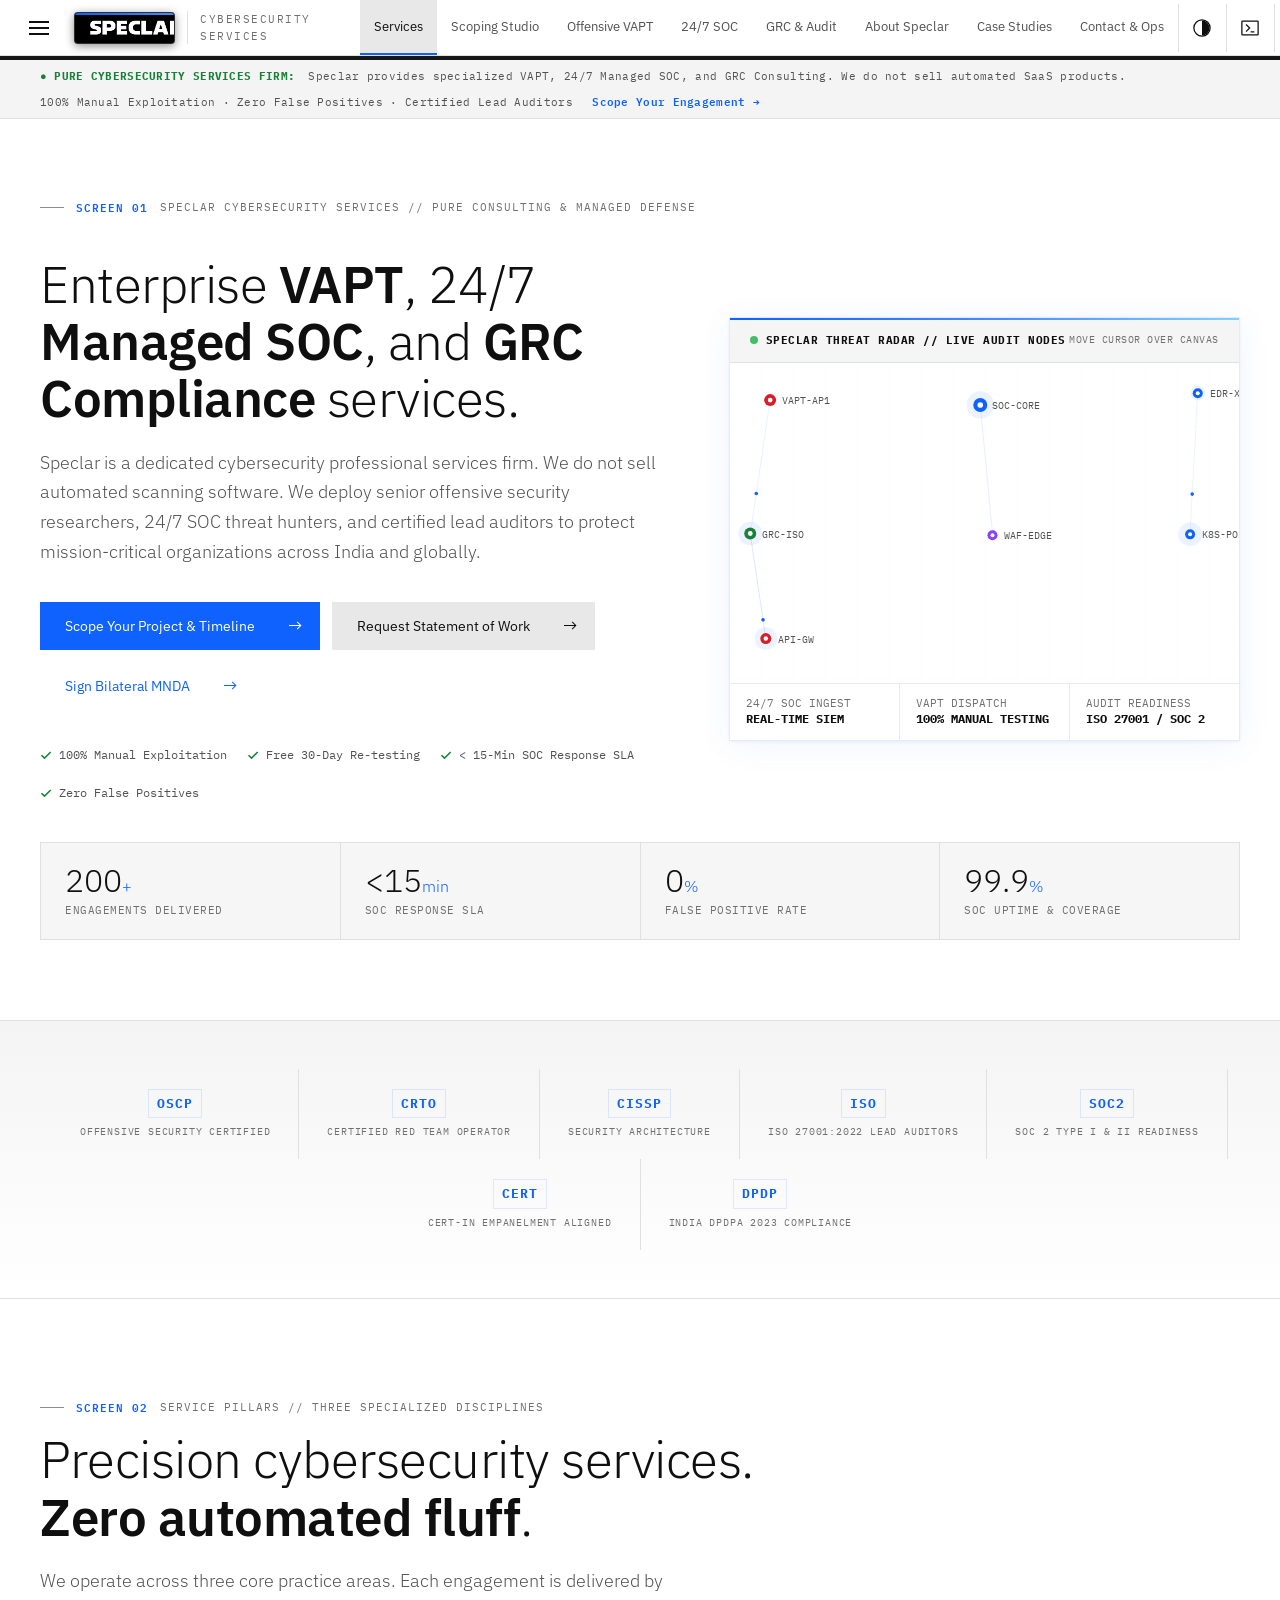
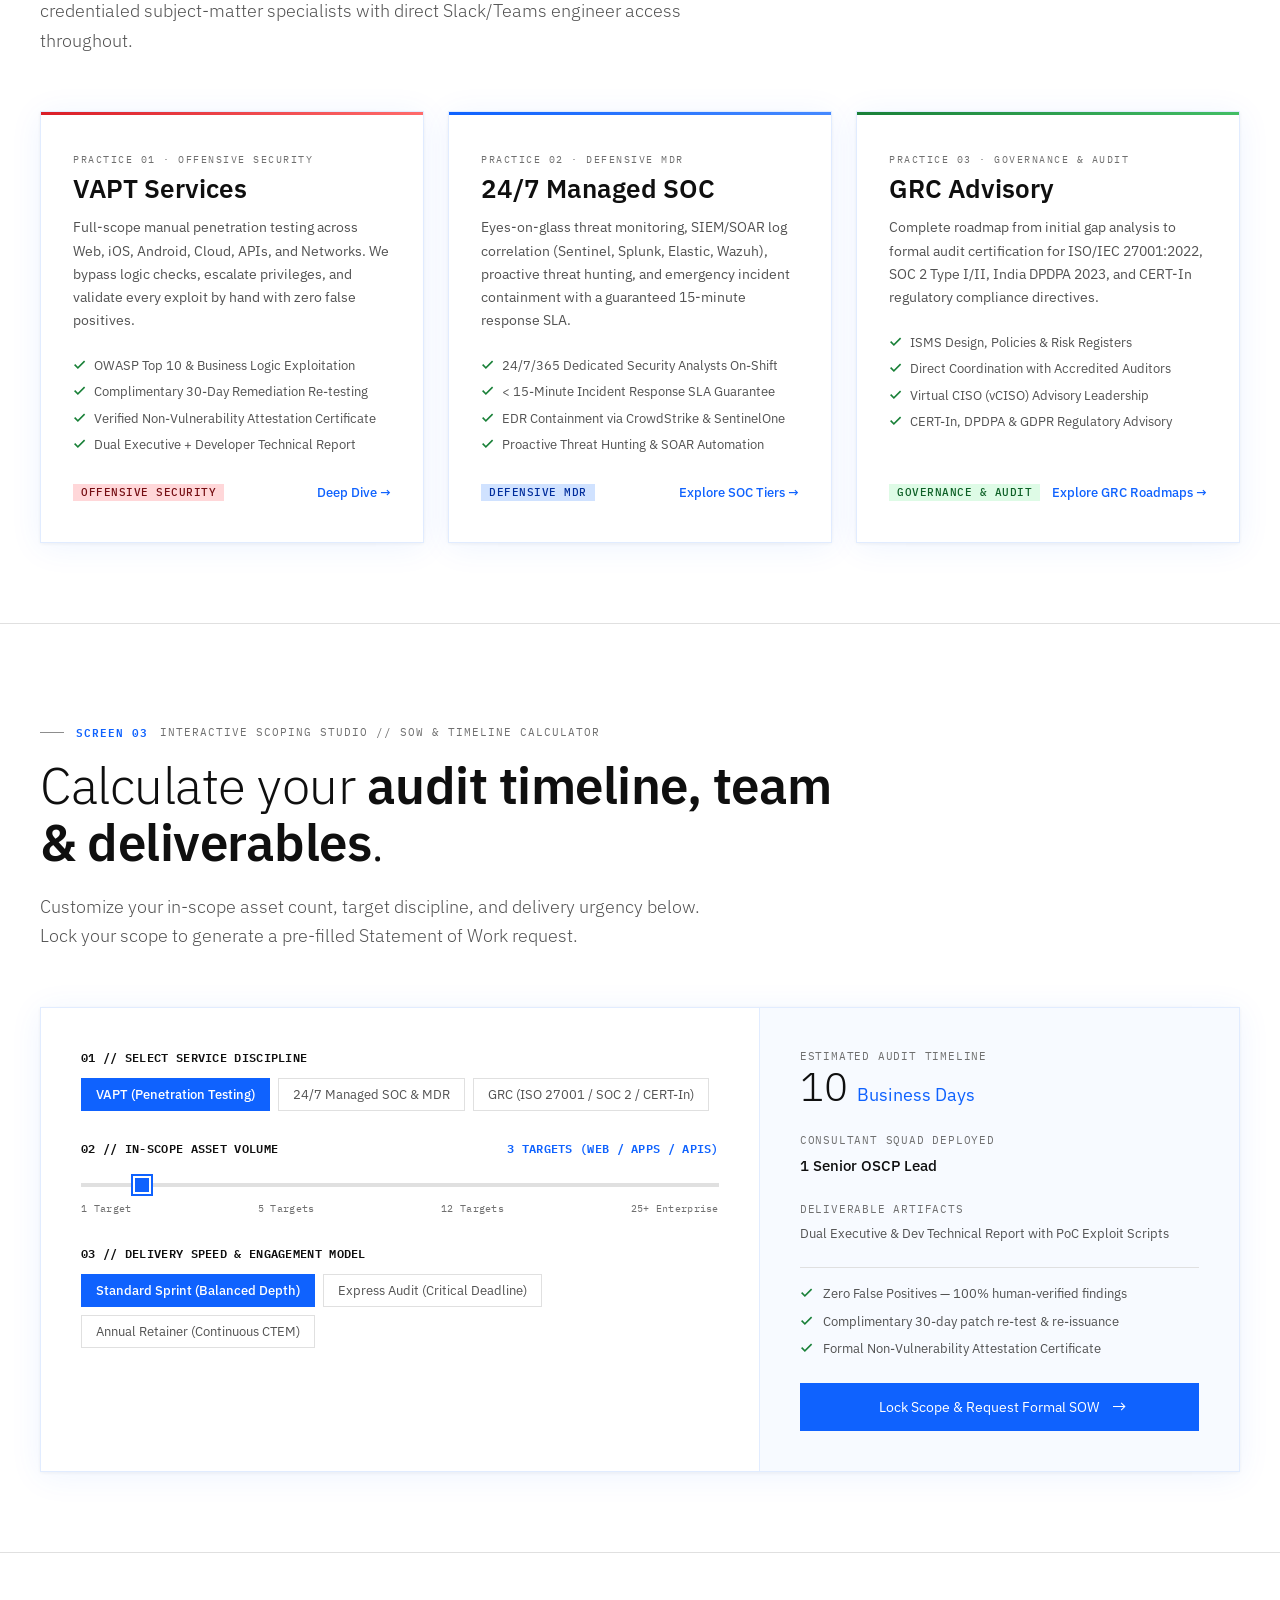
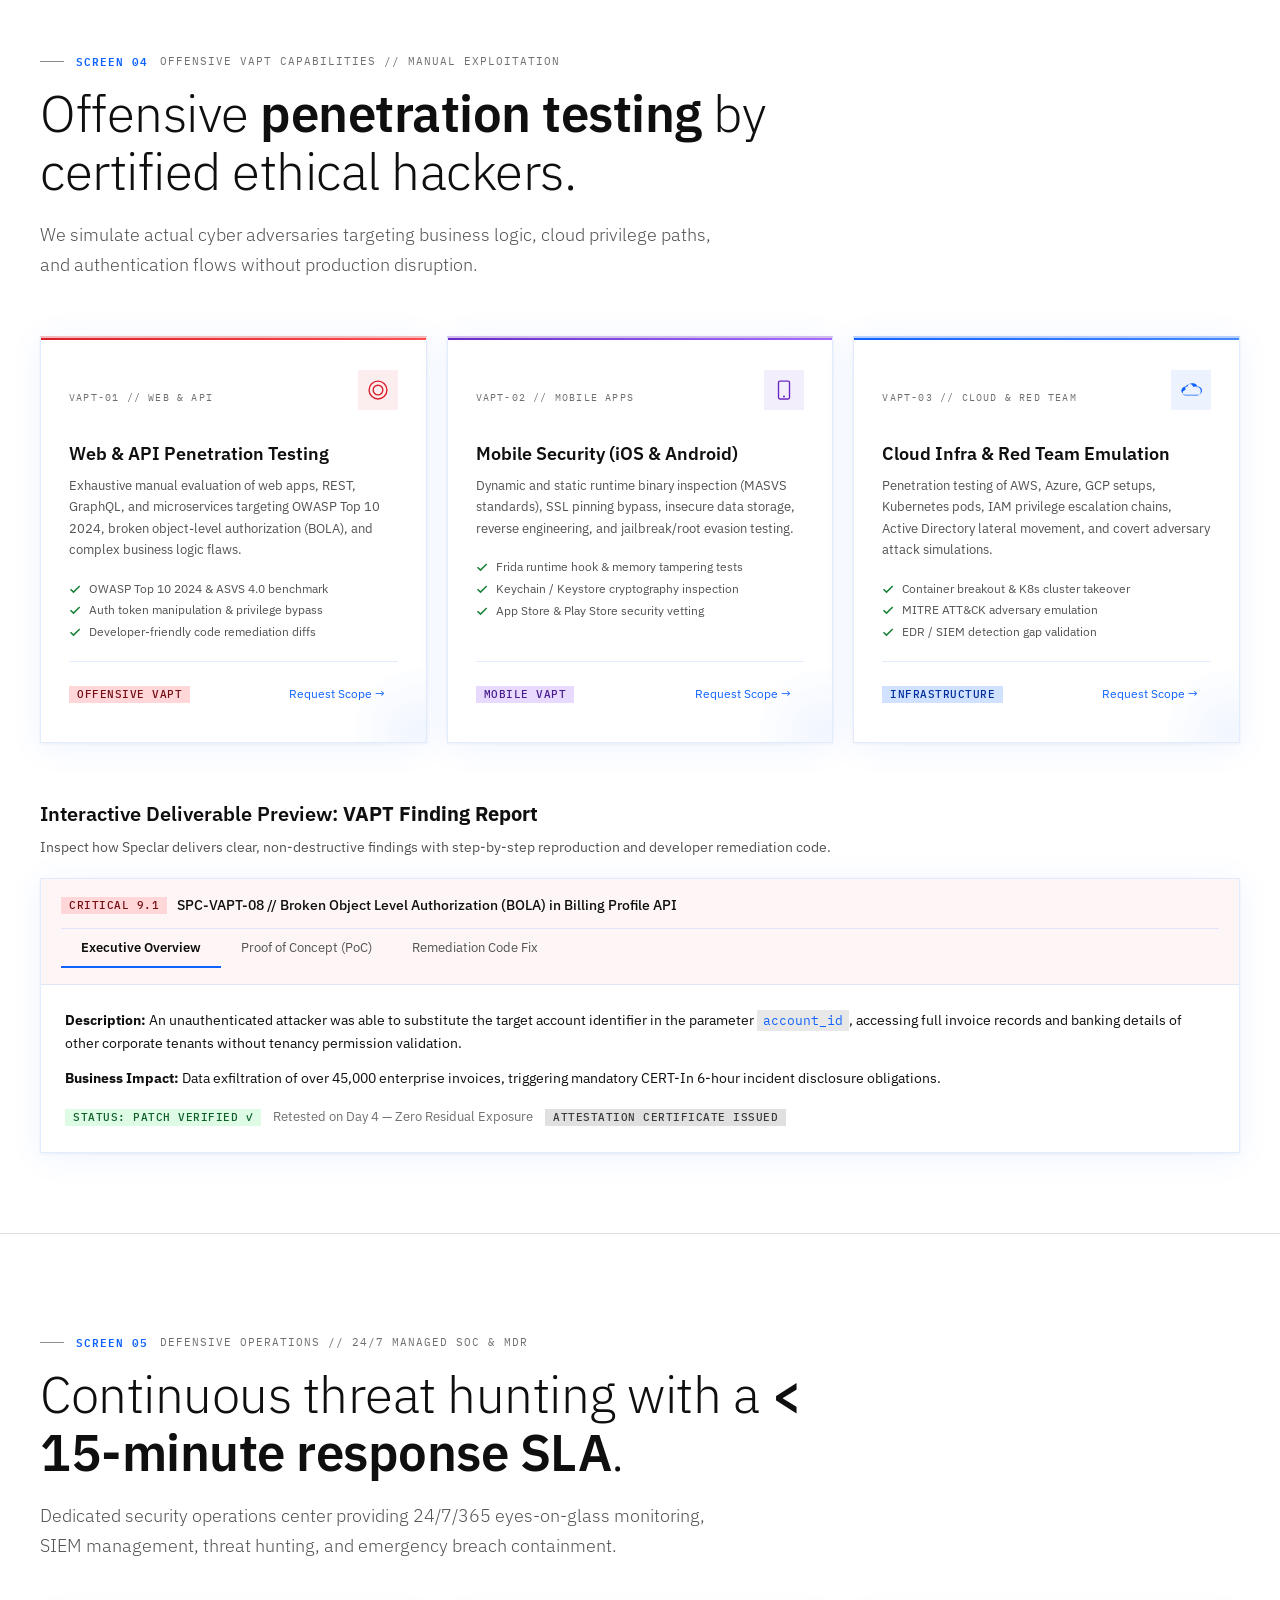
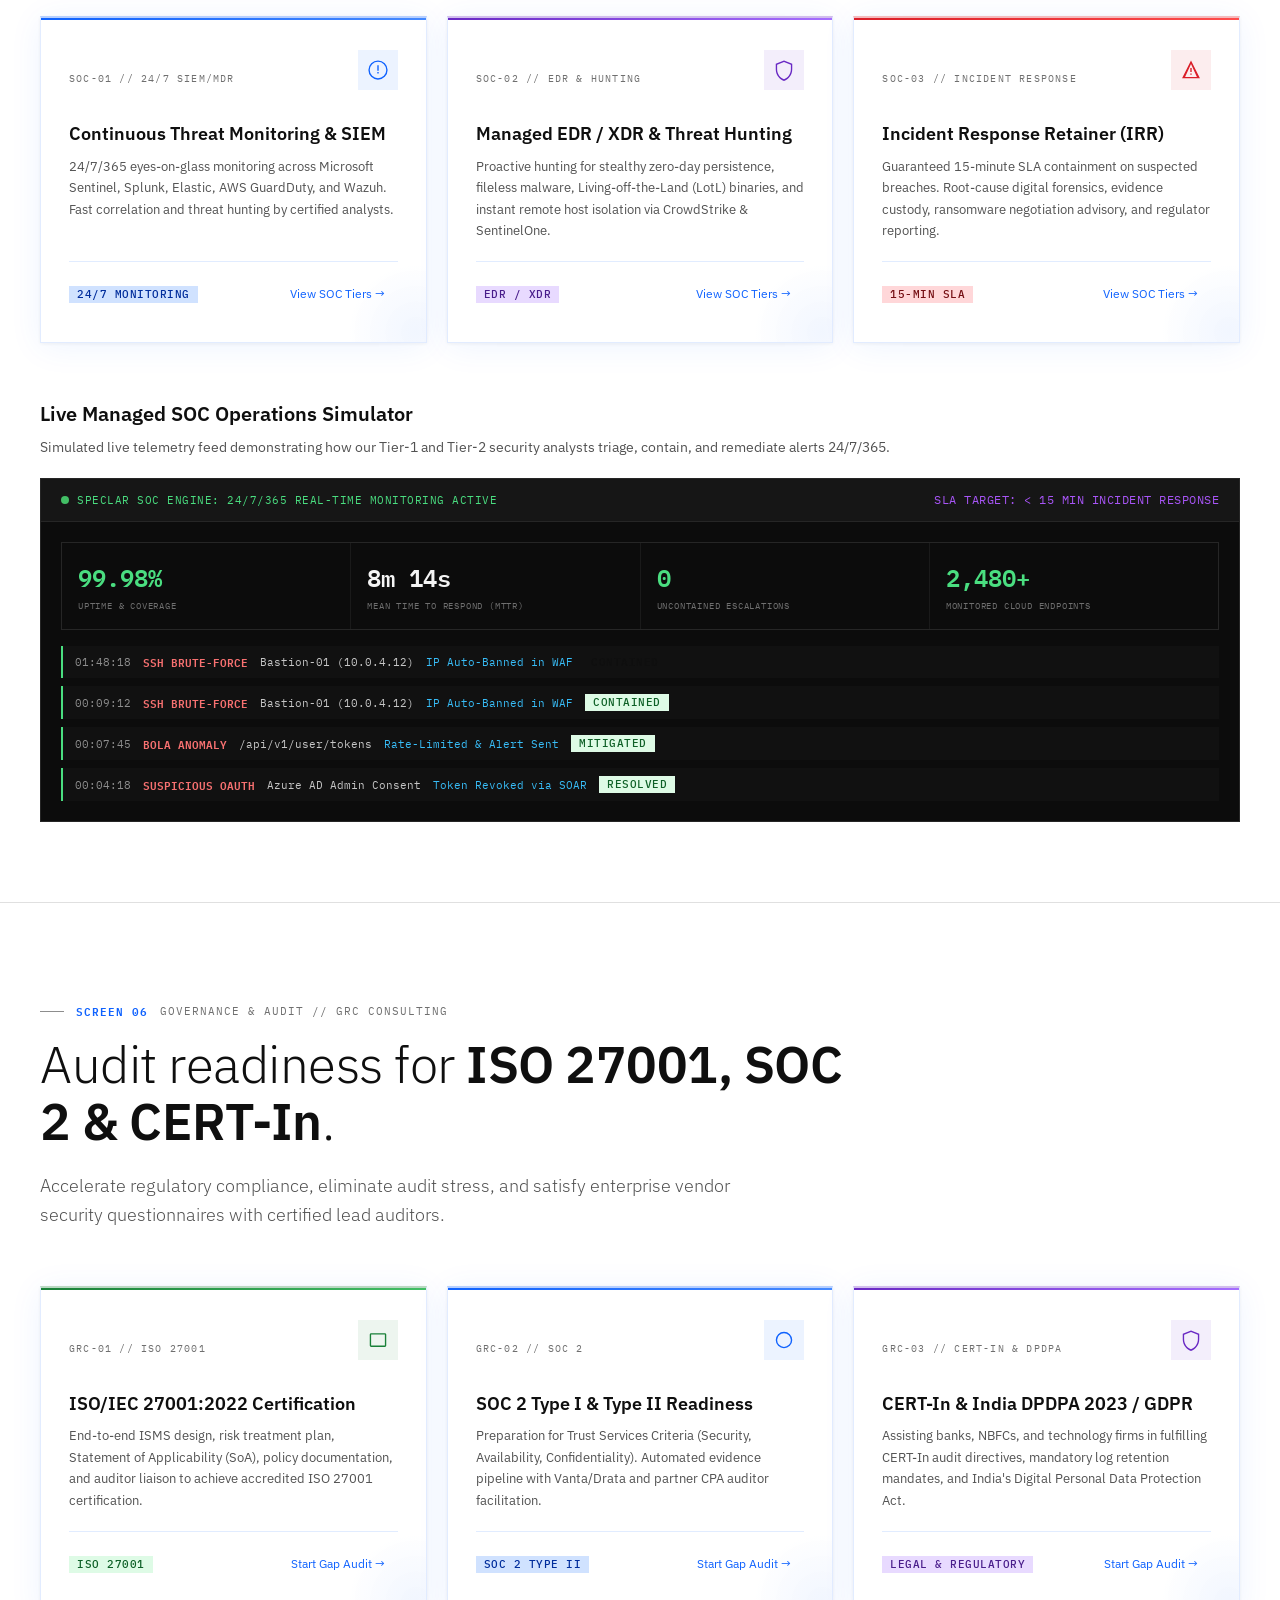
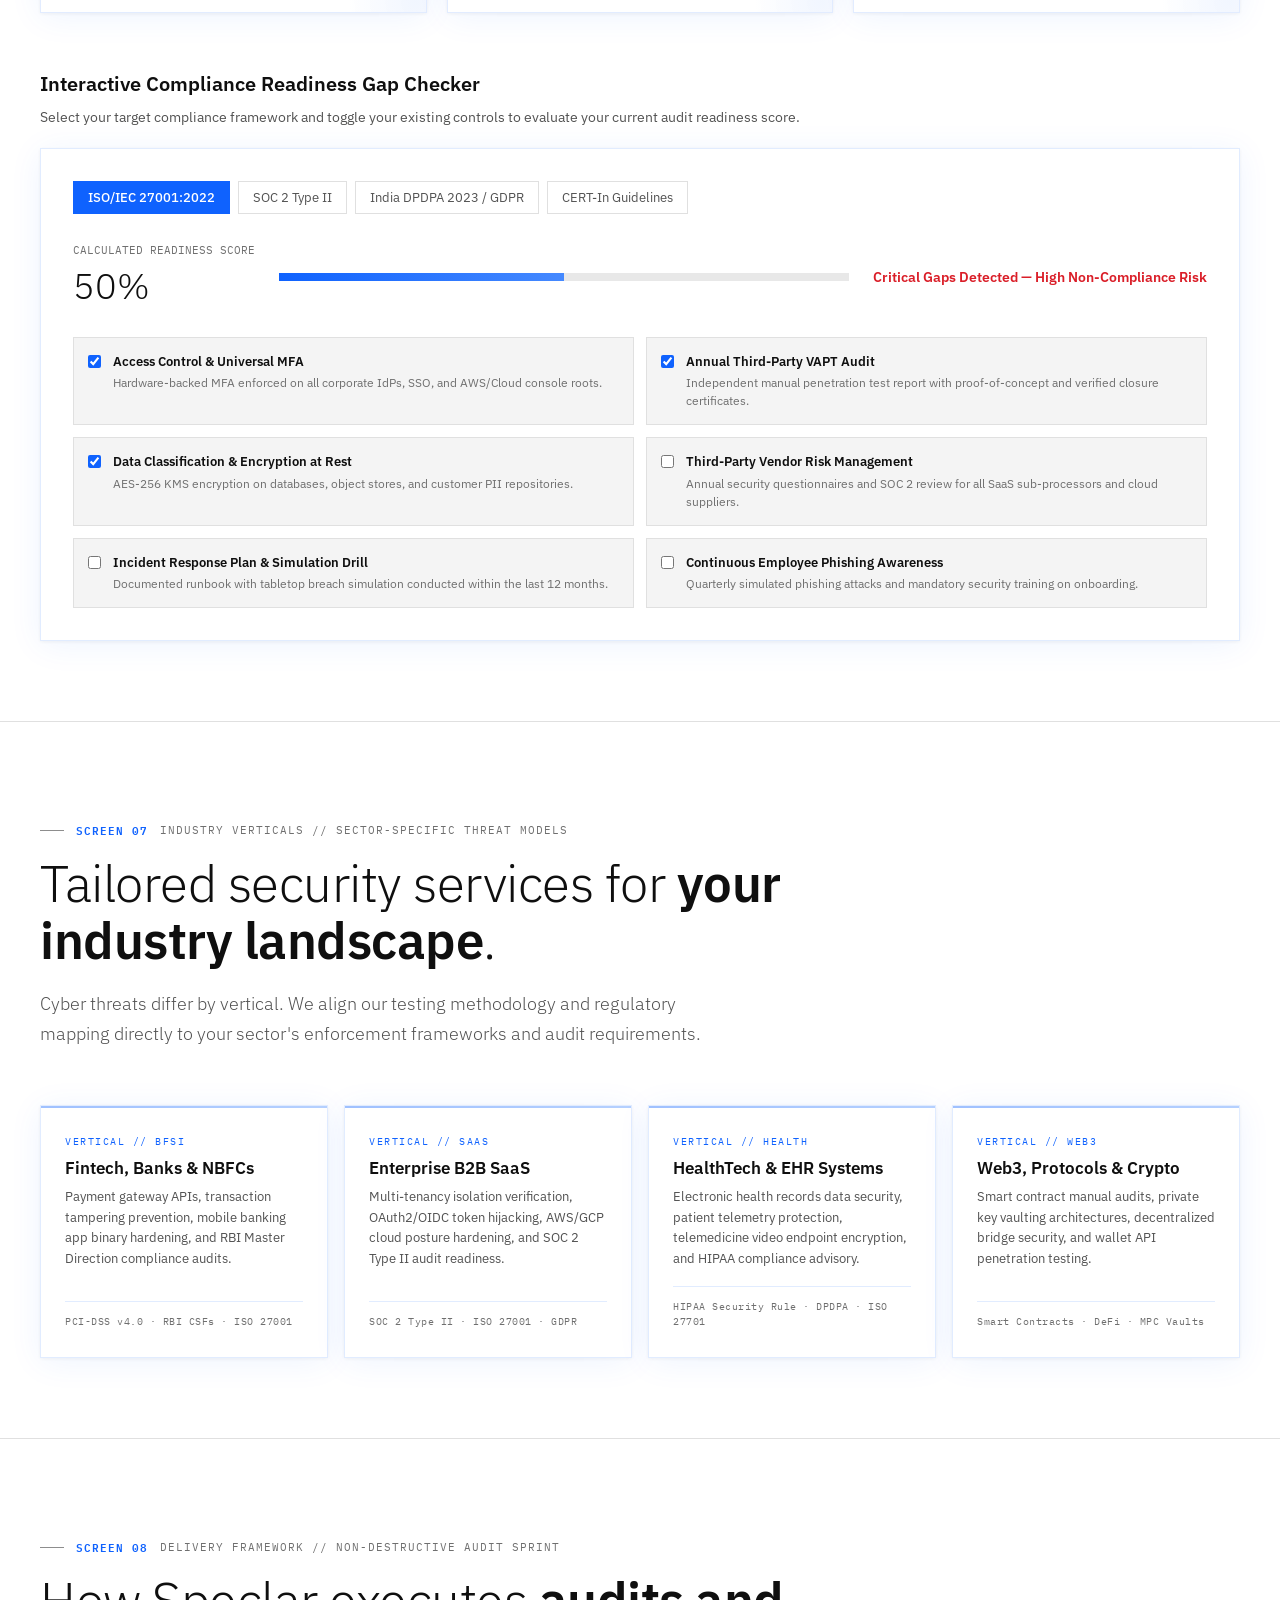
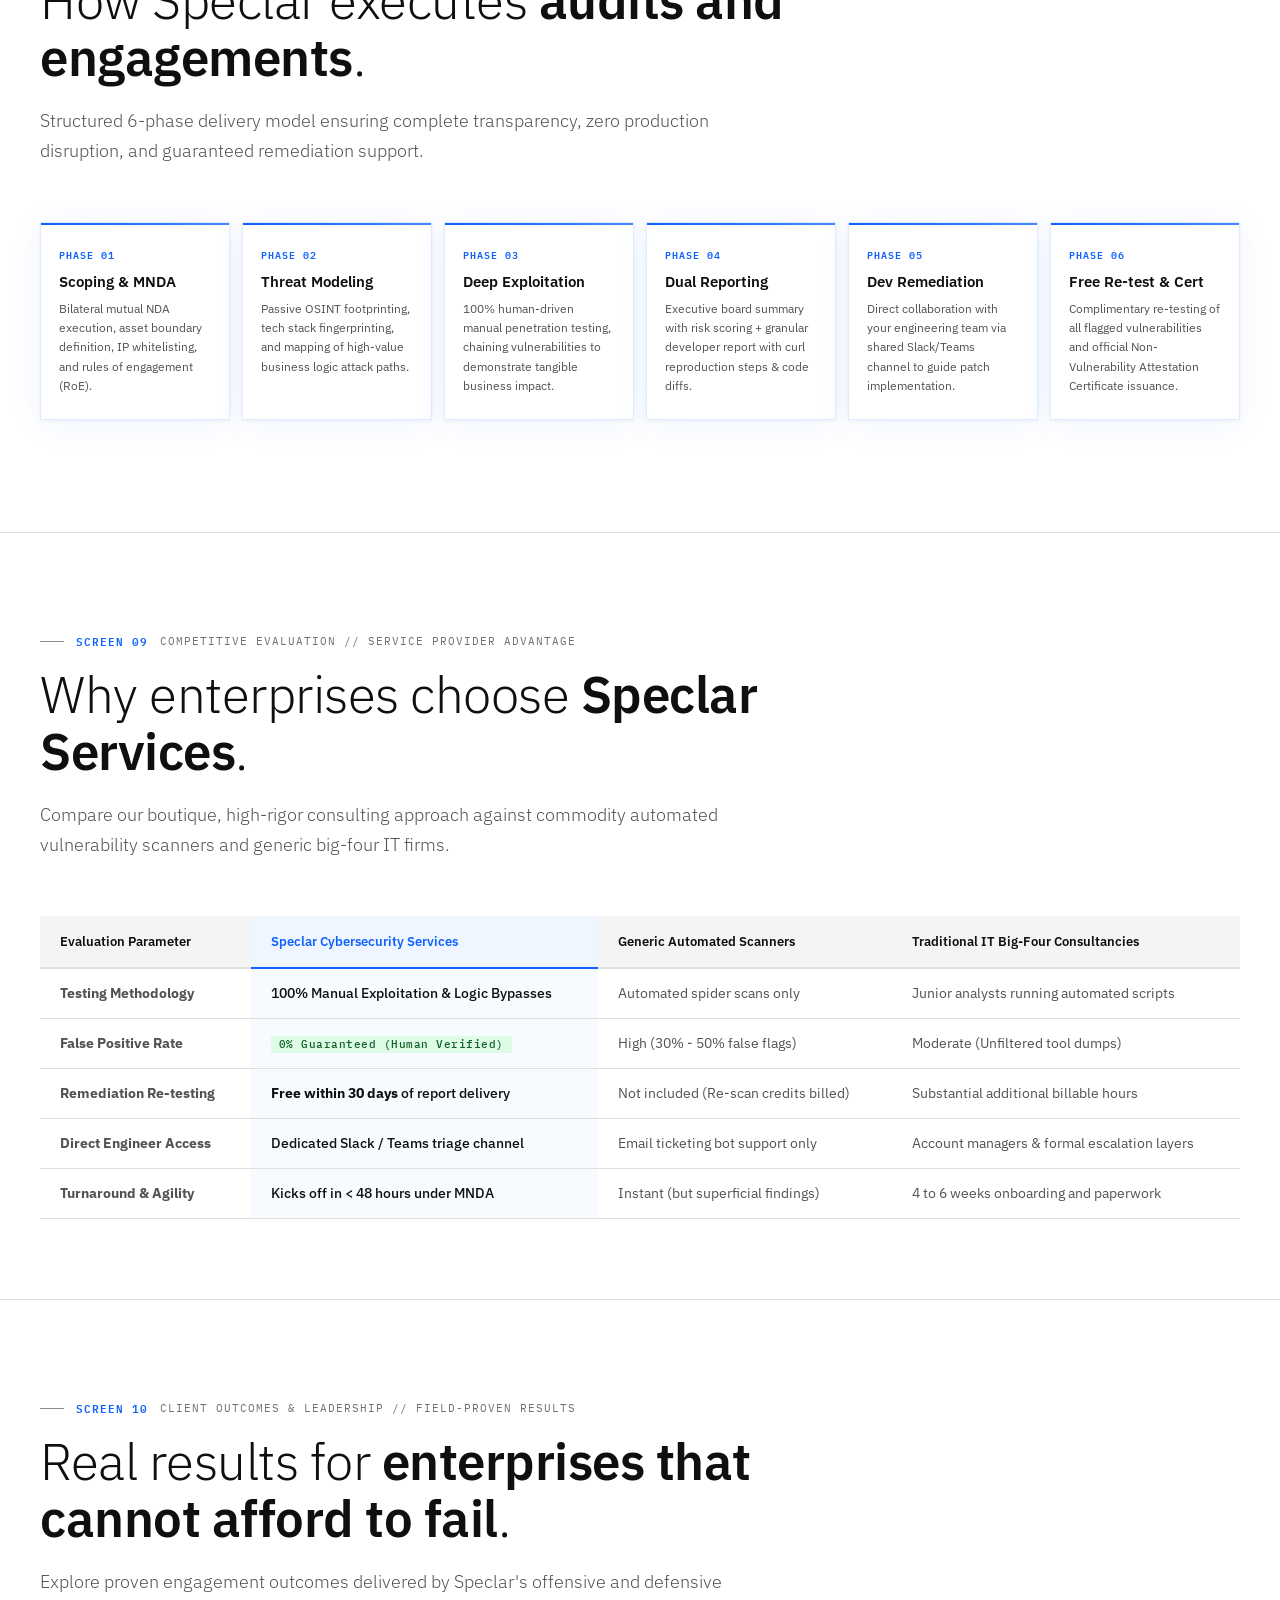
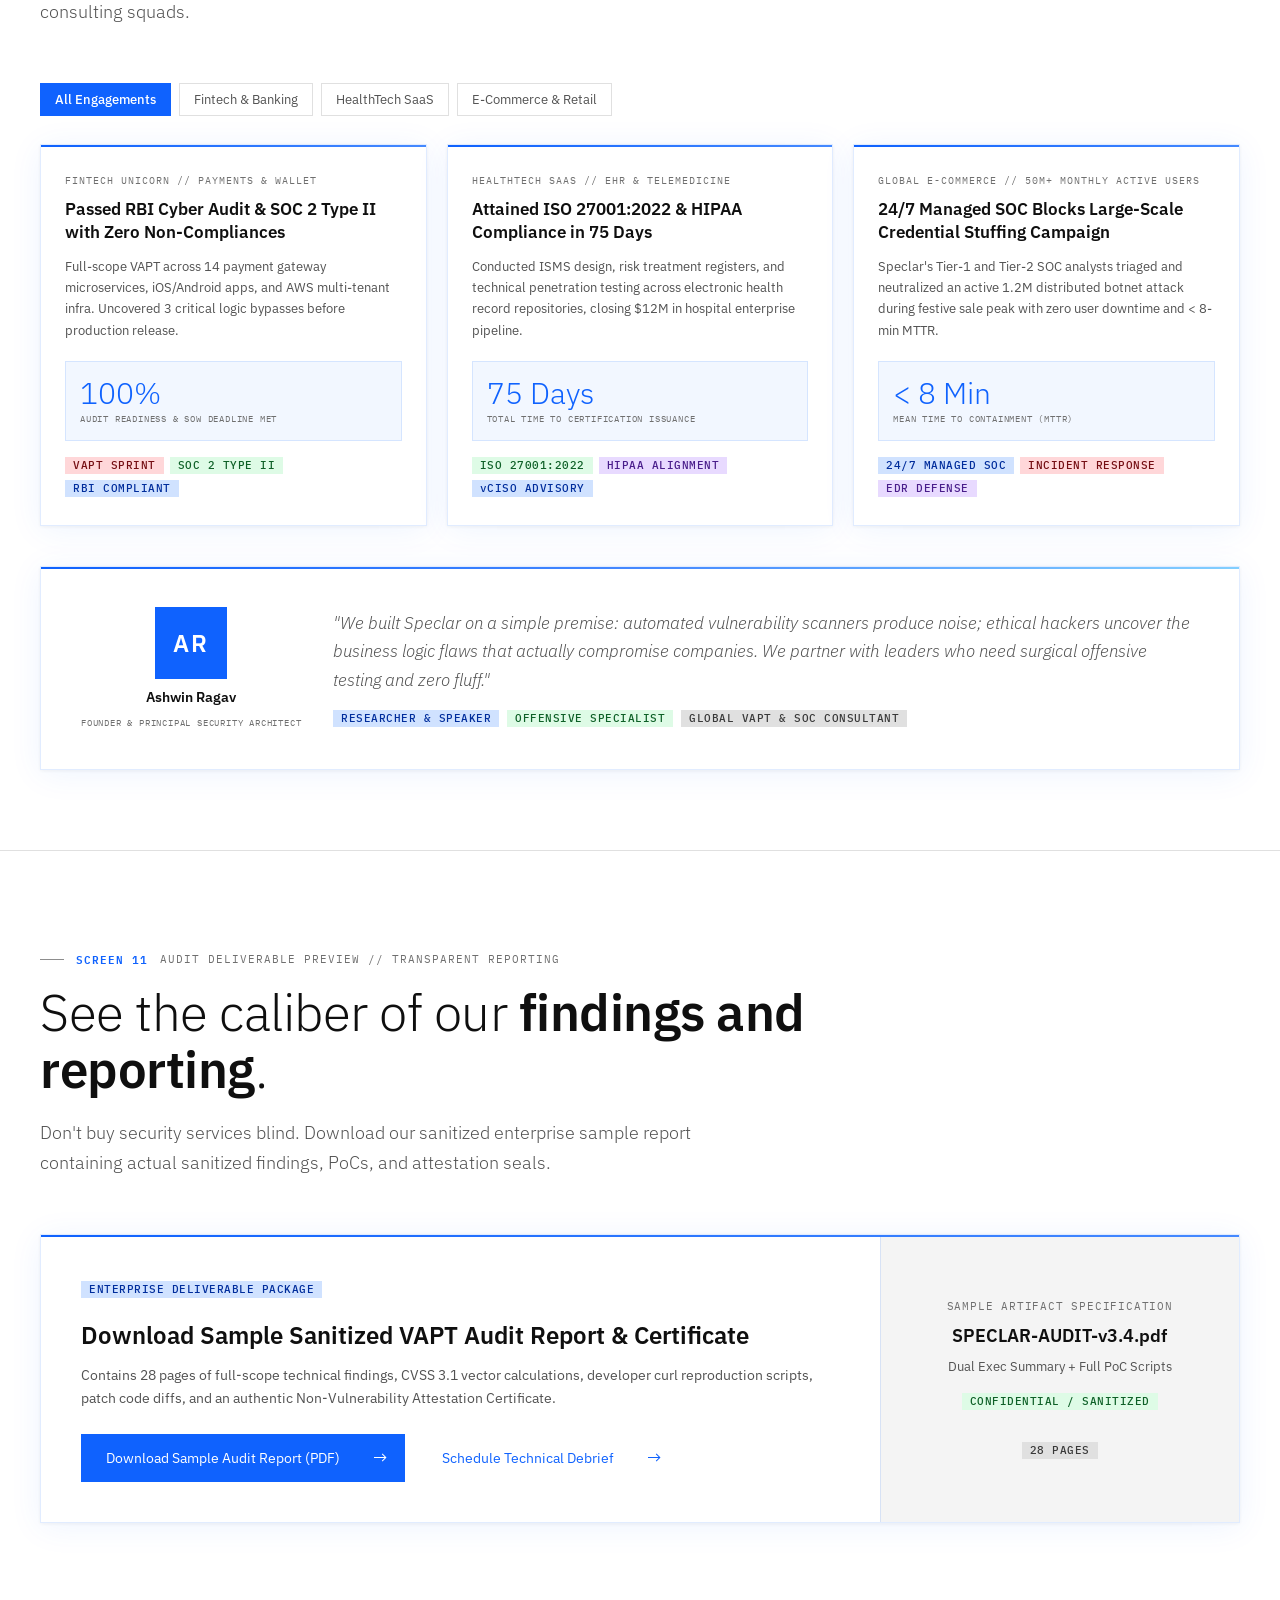
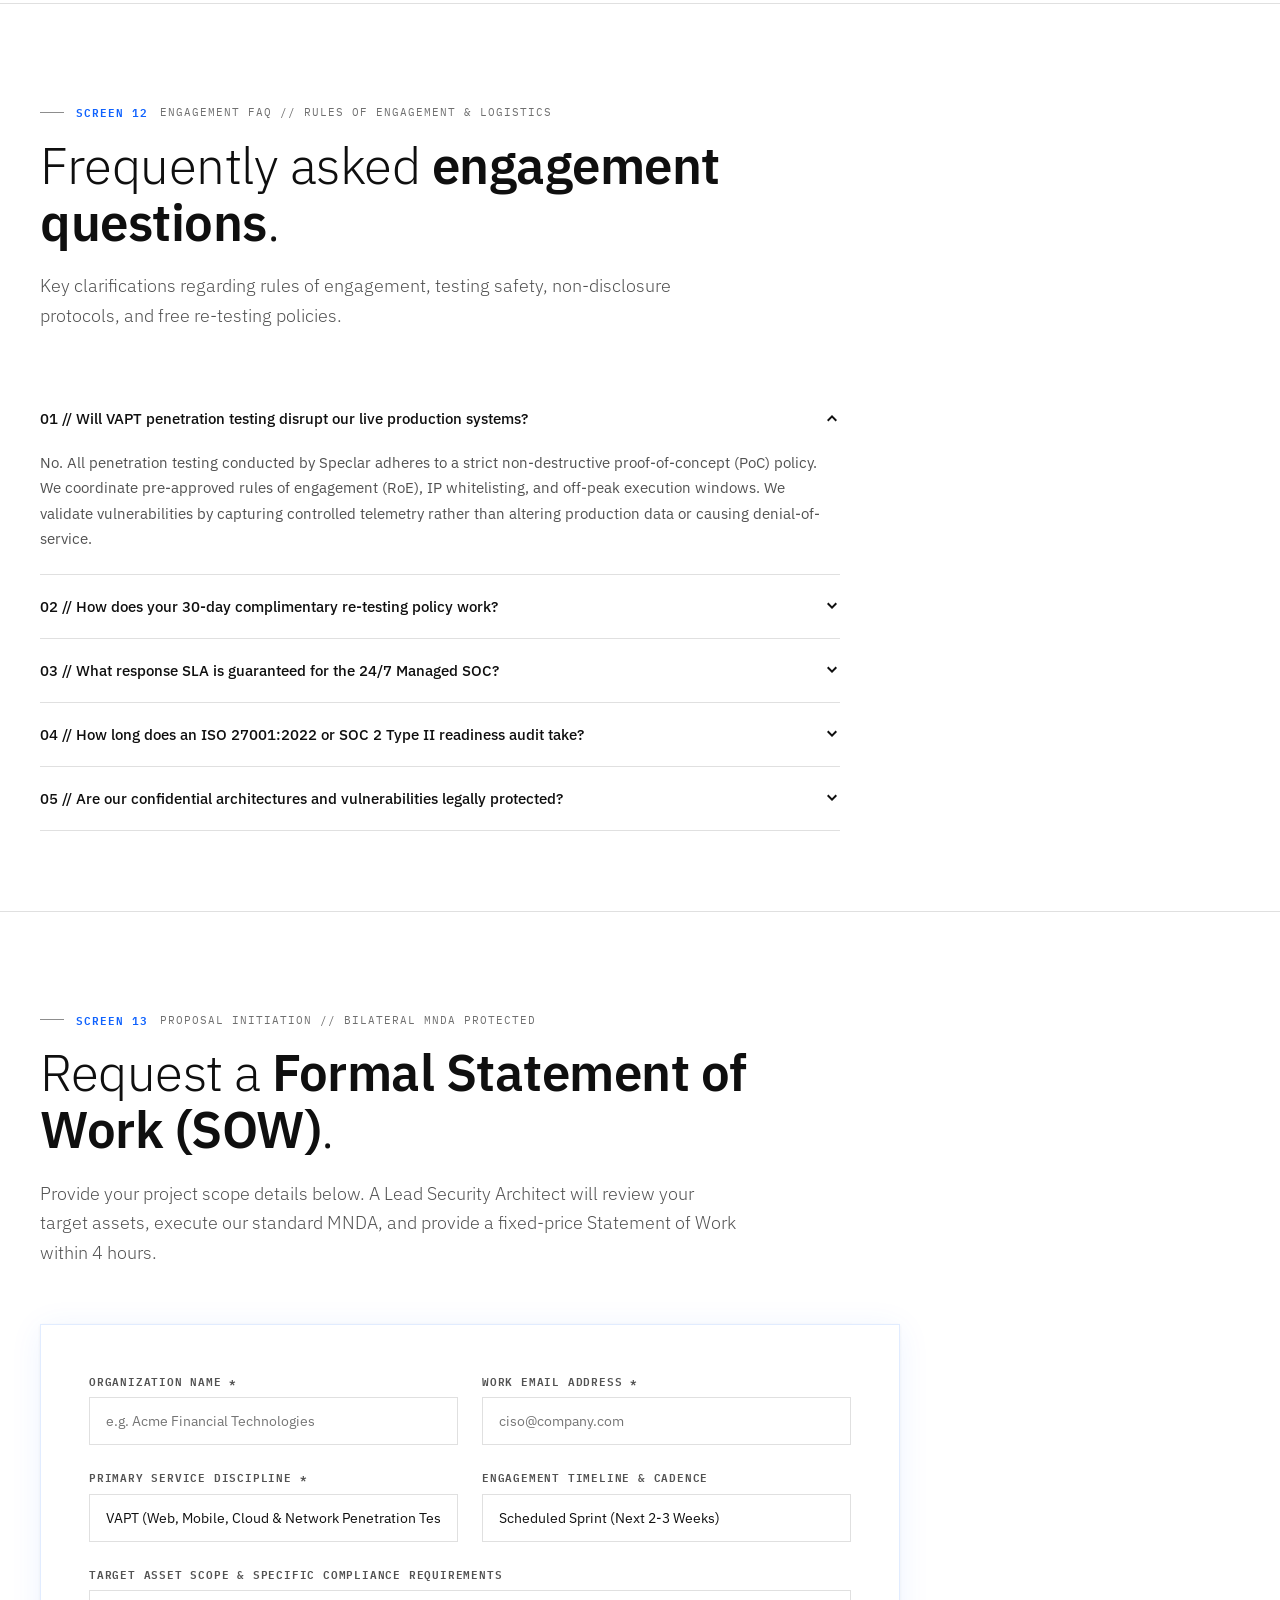
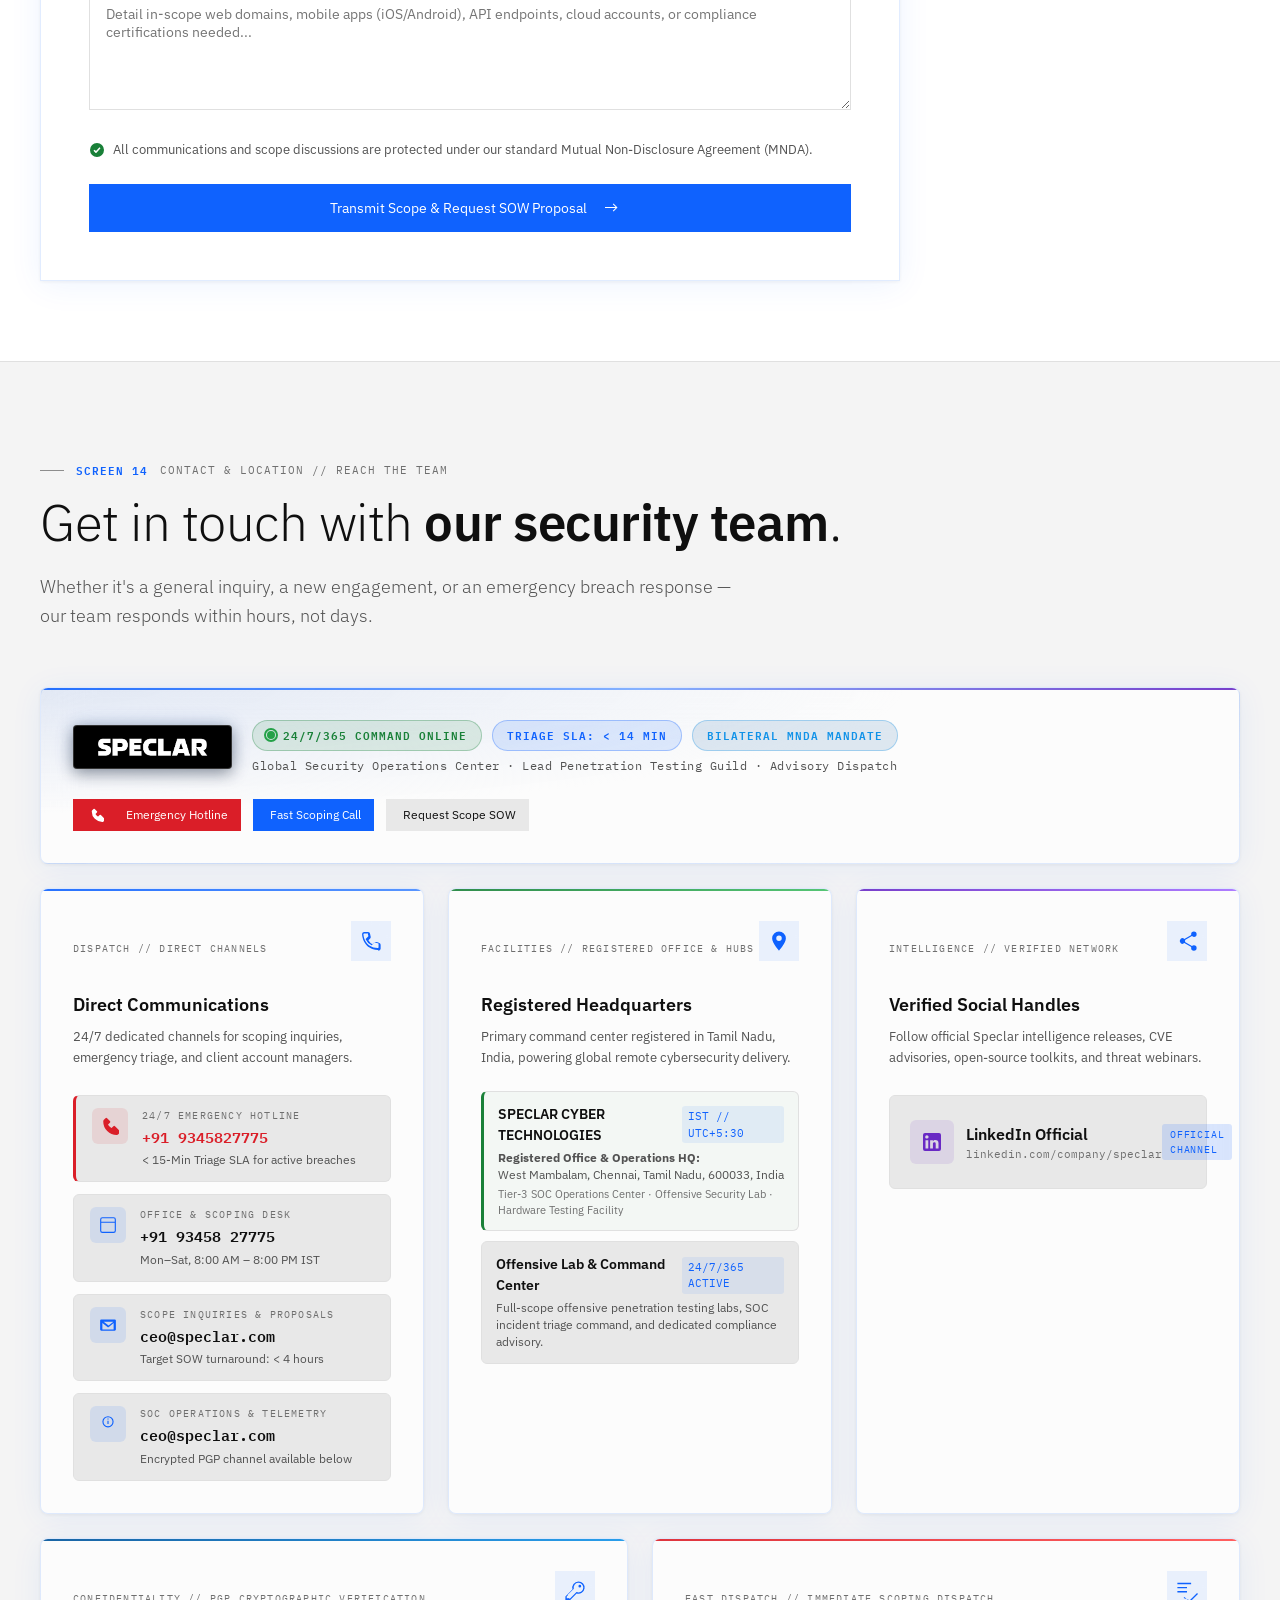
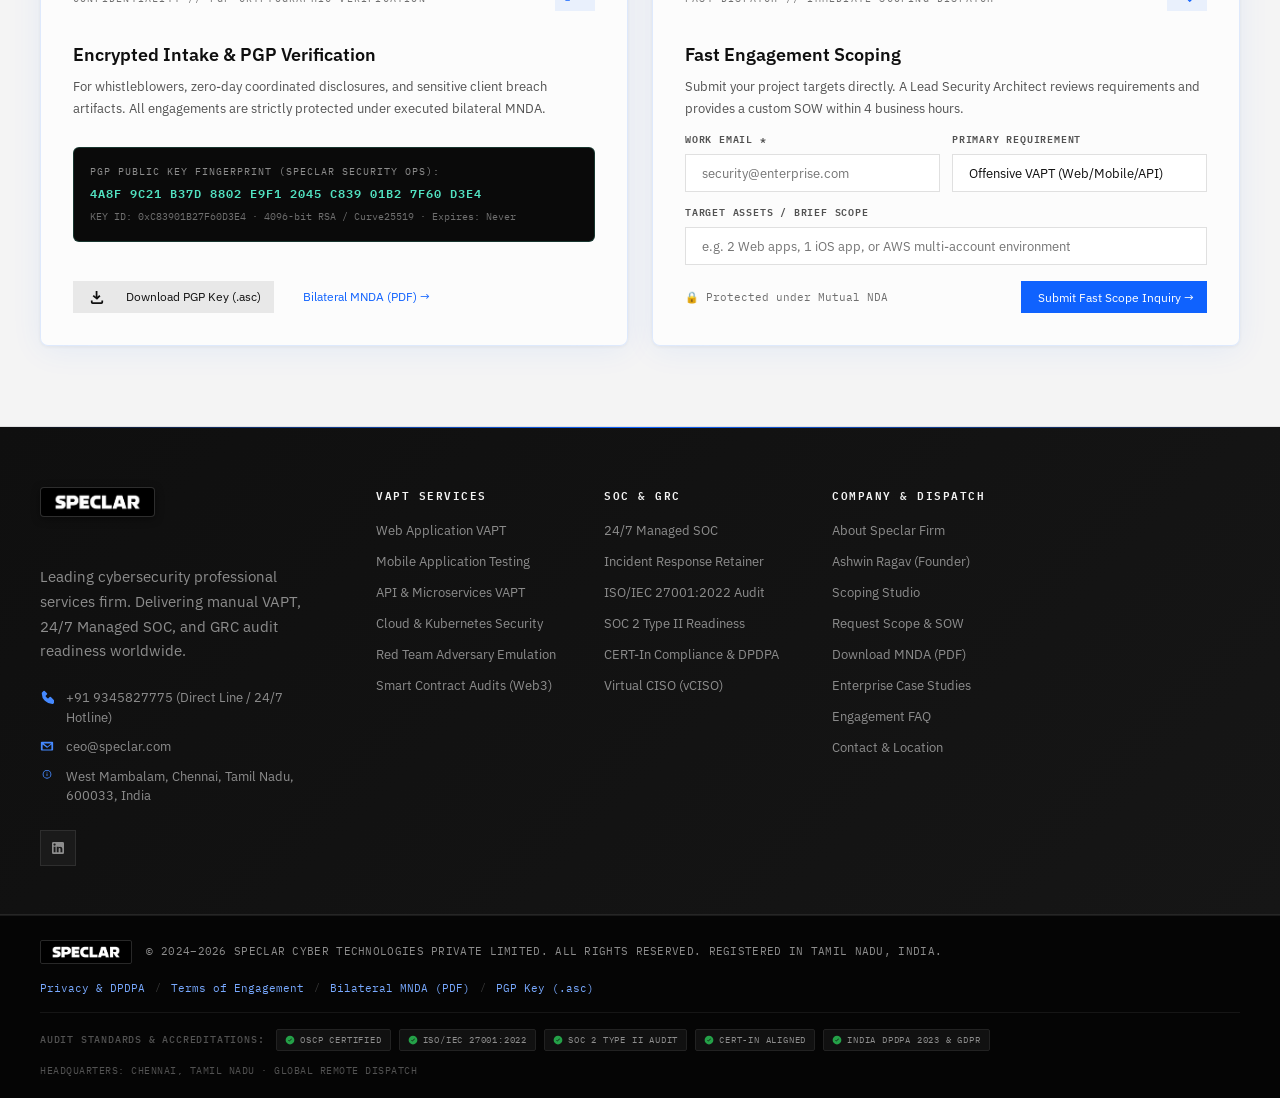
==== index.html @ 53d8805c "Initial release of SPECLAR site" ====
<!DOCTYPE html>
<html lang="en" data-theme="white">
<head>
  <meta charset="UTF-8" />
  <meta name="viewport" content="width=device-width, initial-scale=1.0" />
  <meta name="description" content="Speclar — Leading Cybersecurity Professional Services Firm in India. Manual VAPT, 24/7 Managed SOC, and GRC Advisory (ISO 27001, SOC 2, CERT-In, DPDPA). Zero false positives. Guaranteed 15-min SLA." />
  <meta name="keywords" content="Speclar, VAPT, SOC, GRC, Cybersecurity, Penetration Testing, ISO 27001, SOC 2, CERT-In, DPDPA, India, Ashwin Ragav" />
  <meta property="og:title" content="SPECLAR — Cybersecurity Services | VAPT · SOC · GRC" />
  <meta property="og:description" content="Leading cybersecurity professional services firm. Manual VAPT, 24/7 Managed SOC, and GRC Advisory." />
  <title>SPECLAR — Leading Cybersecurity Services Provider | VAPT · SOC · GRC</title>

  <!-- IBM Plex Fonts -->
  <link rel="preconnect" href="https://fonts.googleapis.com" />
  <link rel="preconnect" href="https://fonts.gstatic.com" crossorigin />
  <link href="https://fonts.googleapis.com/css2?family=IBM+Plex+Mono:ital,wght@0,300;0,400;0,500;0,600;1,400&family=IBM+Plex+Sans:ital,wght@0,300;0,400;0,500;0,600;0,700;1,400&family=IBM+Plex+Serif:wght@300;400;600&display=swap" rel="stylesheet" />

  <!-- Stylesheet -->
  <link rel="stylesheet" href="styles.css" />
</head>
<body>

  <!-- Top Scroll Progress Bar -->
  <div id="scroll-progress-bar" class="cds--scroll-progress" aria-hidden="true"></div>

  <!-- ========================================================================
       EMERGENCY RAPID BREACH RESPONSE HOTLINE STRIP
       ======================================================================== -->
  <div class="cds--emergency-hotline-bar">
    <div>
      <span style="background: #da1e28; color: #ffffff; font-weight: 700; padding: 2px 6px; margin-right: 8px; font-size: 0.625rem; letter-spacing: 1px;">24/7 EMERGENCY</span>
      <strong>ACTIVE BREACH OR EXPLOIT OUTBREAK?</strong> Direct Incident Commander Hotline:
      <span style="color: #78a9ff; margin-left: 6px;">+91 9345827775</span>
    </div>
    <div>
      <span style="color: #6f6f6f;">Guaranteed &lt; 15-Minute Triage SLA</span>
      <a href="#screen-intake" style="margin-left: 12px; color: #78a9ff;">Initiate Emergency Breach SOW →</a>
    </div>
  </div>

  <!-- ========================================================================
       TOP NOTICE BAR
       ======================================================================== -->
  <aside class="cds--top-notice-bar" aria-label="Company Identity Notice">
    <div>
      <strong style="color: #198038;">● PURE CYBERSECURITY SERVICES FIRM:</strong>
      <span style="margin-left: 6px;">Speclar provides specialized VAPT, 24/7 Managed SOC, and GRC Consulting. We do not sell automated SaaS products.</span>
    </div>
    <div>
      <span>100% Manual Exploitation · Zero False Positives · Certified Lead Auditors</span>
      <a href="#screen-estimator" style="margin-left: 12px;">Scope Your Engagement →</a>
    </div>
  </aside>

  <!-- ========================================================================
       CARBON UI SHELL (Global Header)
       ======================================================================== -->
  <header class="cds--header" role="banner">
    <div class="cds--header__left">
      <button id="menu-trigger" class="cds--header__menu-trigger" aria-label="Toggle navigation drawer">
        <svg width="20" height="20" viewBox="0 0 20 20" fill="currentColor">
          <rect y="3" width="20" height="2"/>
          <rect y="9" width="20" height="2"/>
          <rect y="15" width="20" height="2"/>
        </svg>
      </button>

      <!-- ── SPECLAR LOGO MARK ── -->
      <a href="#" class="cds--header__brand" aria-label="SPECLAR Homepage">
        <div class="cds--logo-mark">
          <img src="speclar-logo.png" alt="SPECLAR" class="speclar-brand-logo-img" />
        </div>
        <span class="cds--header__brand-product">Cybersecurity Services</span>
      </a>

      <!-- Global Navigation -->
      <nav class="cds--header__nav" aria-label="Main Navigation">
        <ul class="cds--header__nav-list">
          <li class="cds--header__nav-item"><a href="#screen-pillars" class="cds--header__nav-link active">Services</a></li>
          <li class="cds--header__nav-item"><a href="#screen-estimator" class="cds--header__nav-link">Scoping Studio</a></li>
          <li class="cds--header__nav-item"><a href="vapt.html" class="cds--header__nav-link">Offensive VAPT</a></li>
          <li class="cds--header__nav-item"><a href="soc.html" class="cds--header__nav-link">24/7 SOC</a></li>
          <li class="cds--header__nav-item"><a href="grc.html" class="cds--header__nav-link">GRC & Audit</a></li>
          <li class="cds--header__nav-item"><a href="about.html" class="cds--header__nav-link">About Speclar</a></li>
          <li class="cds--header__nav-item"><a href="case-studies.html" class="cds--header__nav-link">Case Studies</a></li>
          <li class="cds--header__nav-item"><a href="contact.html" class="cds--header__nav-link">Contact & Ops</a></li>
        </ul>
      </nav>
    </div>

    <!-- Header Actions -->
    <div class="cds--header__actions">
      <button id="btn-theme-toggle" class="cds--header__action-btn" aria-label="Toggle Theme" title="Toggle White/Dark Theme">
        <svg viewBox="0 0 32 32">
          <path d="M16 2a14 14 0 1 0 14 14A14.016 14.016 0 0 0 16 2zm0 26a12 12 0 1 1 12-12 12.013 12.013 0 0 1-12 12z"/>
          <path d="M16 4v24a12 12 0 0 0 0-24z"/>
        </svg>
      </button>
      <button class="cds--header__action-btn" data-modal-target="assessment-modal" aria-label="Fast Scoping Request" title="Fast Scoping Request (Mutual NDA)">
        <svg viewBox="0 0 32 32">
          <path d="M28 4H4a2 2 0 0 0-2 2v20a2 2 0 0 0 2 2h24a2 2 0 0 0 2-2V6a2 2 0 0 0-2-2zm0 22H4V6h24z"/>
          <path d="m9 11 5 5-5 5 1.4 1.4 6.4-6.4-6.4-6.4zm8 10h6v2h-6z"/>
        </svg>
      </button>
      <button class="cds--header__action-btn" aria-label="SOC Status" title="24/7 Managed SOC Online — MTTR < 14 Min">
        <svg viewBox="0 0 32 32">
          <path d="M28.707 19.293L26 16.586V13a10.014 10.014 0 0 0-9-9.949V1h-2v2.051A10.014 10.014 0 0 0 6 13v3.586l-2.707 2.707A1 1 0 0 0 3 20v3a1 1 0 0 0 1 1h7.051a5.006 5.006 0 0 0 9.898 0H28a1 1 0 0 0 1-1v-3a1 1 0 0 0-.293-.707zM16 28a3 3 0 0 1-2.816-2h5.632A3 3 0 0 1 16 28zm11-6H5v-1.586l2.707-2.707A1 1 0 0 0 8 17v-4a8 8 0 0 1 16 0v4a1 1 0 0 0 .293.707L27 20.414z"/>
        </svg>
        <span class="cds--status-indicator" title="24/7 SOC Online"></span>
      </button>
    </div>
  </header>

  <!-- Side Nav Drawer -->
  <aside id="side-nav" class="cds--side-nav" aria-label="Side Navigation Drawer">
    <ul class="cds--side-nav__items">
      <li><a href="#screen-pillars" class="cds--side-nav__link active">01 // Services Overview</a></li>
      <li><a href="vapt.html" class="cds--side-nav__link">02 // Offensive VAPT Page ↗</a></li>
      <li><a href="soc.html" class="cds--side-nav__link">03 // 24/7 Managed SOC Page ↗</a></li>
      <li><a href="grc.html" class="cds--side-nav__link">04 // GRC & Compliance Page ↗</a></li>
      <li><a href="#screen-estimator" class="cds--side-nav__link">05 // Scoping Studio & Timeline</a></li>
      <li><a href="about.html" class="cds--side-nav__link">06 // About Speclar & Founder ↗</a></li>
      <li><a href="case-studies.html" class="cds--side-nav__link">07 // Enterprise Case Studies ↗</a></li>
      <li><a href="#screen-methodology" class="cds--side-nav__link">08 // 6-Phase Audit Protocol</a></li>
      <li><a href="#screen-faq" class="cds--side-nav__link">09 // Engagement FAQ</a></li>
      <li><a href="#screen-intake" class="cds--side-nav__link">10 // Request Statement of Work</a></li>
      <li><a href="contact.html" class="cds--side-nav__link">11 // Contact & Operations Hub ↗</a></li>
    </ul>
    <div class="cds--side-nav__footer">
      <div>SPECLAR PROFESSIONAL SERVICES</div>
      <div style="margin-top: 4px; color: #4589ff;">Founder: Ashwin Ragav</div>
    </div>
  </aside>
  <div id="overlay" class="cds--overlay" aria-hidden="true"></div>

  <!-- ========================================================================
       SCREEN 01: HERO LEADSPACE
       ======================================================================== -->
  <section class="cds--screen" id="overview" style="padding-top: 80px;">
    <div class="cds--grid">

      <!-- Screen Meta -->
      <div class="cds--screen-meta framer-reveal">
        <span class="cds--screen-number">SCREEN 01</span>
        <span>SPECLAR CYBERSECURITY SERVICES // PURE CONSULTING & MANAGED DEFENSE</span>
      </div>

      <!-- Two Column Hero Layout -->
      <div class="cds--hero-two-col">
        <!-- Left: Copy & Actions -->
        <div>
          <h1 class="cds--display-heading framer-reveal delay-1">
            Enterprise <strong>VAPT</strong>, 24/7 <strong>Managed SOC</strong>, and <strong>GRC Compliance</strong> services.
          </h1>

          <p class="cds--display-subtitle framer-reveal delay-2">
            Speclar is a dedicated cybersecurity professional services firm. We do not sell automated scanning software. We deploy senior offensive security researchers, 24/7 SOC threat hunters, and certified lead auditors to protect mission-critical organizations across India and globally.
          </p>

          <!-- Action Buttons -->
          <div class="cds--leadspace__actions framer-reveal delay-3" style="margin-top: 36px; margin-bottom: 36px;">
            <a href="#screen-estimator" class="cds--btn cds--btn--primary">
              <span>Scope Your Project & Timeline</span>
              <svg viewBox="0 0 16 16"><path d="M10.5 3.5 9.8 4.2 12.6 7H2v1h10.6L9.8 10.8l.7.7 4-4z"/></svg>
            </a>
            <a href="#screen-intake" class="cds--btn cds--btn--secondary">
              <span>Request Statement of Work</span>
              <svg viewBox="0 0 16 16"><path d="M10.5 3.5 9.8 4.2 12.6 7H2v1h10.6L9.8 10.8l.7.7 4-4z"/></svg>
            </a>
            <button class="cds--btn cds--btn--ghost" data-modal-target="assessment-modal">
              <span>Sign Bilateral MNDA</span>
              <svg viewBox="0 0 16 16"><path d="M10.5 3.5 9.8 4.2 12.6 7H2v1h10.6L9.8 10.8l.7.7 4-4z"/></svg>
            </button>
          </div>

          <!-- Hero Highlights -->
          <div style="display: flex; gap: 20px; flex-wrap: wrap;" class="framer-reveal delay-4">
            <span style="font-family: var(--cds-font-mono); font-size: 0.75rem; color: var(--cds-text-secondary); display: flex; align-items: center; gap: 7px;">
              <svg width="12" height="12" viewBox="0 0 16 16" fill="#198038"><path d="M6 10.8 2.7 7.5 1.3 8.9 6 13.6 15 4.6 13.6 3.2z"/></svg>
              100% Manual Exploitation
            </span>
            <span style="font-family: var(--cds-font-mono); font-size: 0.75rem; color: var(--cds-text-secondary); display: flex; align-items: center; gap: 7px;">
              <svg width="12" height="12" viewBox="0 0 16 16" fill="#198038"><path d="M6 10.8 2.7 7.5 1.3 8.9 6 13.6 15 4.6 13.6 3.2z"/></svg>
              Free 30-Day Re-testing
            </span>
            <span style="font-family: var(--cds-font-mono); font-size: 0.75rem; color: var(--cds-text-secondary); display: flex; align-items: center; gap: 7px;">
              <svg width="12" height="12" viewBox="0 0 16 16" fill="#198038"><path d="M6 10.8 2.7 7.5 1.3 8.9 6 13.6 15 4.6 13.6 3.2z"/></svg>
              &lt; 15-Min SOC Response SLA
            </span>
            <span style="font-family: var(--cds-font-mono); font-size: 0.75rem; color: var(--cds-text-secondary); display: flex; align-items: center; gap: 7px;">
              <svg width="12" height="12" viewBox="0 0 16 16" fill="#198038"><path d="M6 10.8 2.7 7.5 1.3 8.9 6 13.6 15 4.6 13.6 3.2z"/></svg>
              Zero False Positives
            </span>
          </div>
        </div>

        <!-- Right: Interactive Threat Mesh HUD Canvas -->
        <div class="cds--hero-canvas-card framer-scale delay-2">
          <div class="cds--hero-canvas-header">
            <div style="display: flex; align-items: center; gap: 8px;">
              <span class="pulse-dot"></span>
              <strong style="font-size: 0.6875rem; letter-spacing: 0.5px;">SPECLAR THREAT RADAR // LIVE AUDIT NODES</strong>
            </div>
            <div style="color: var(--cds-text-helper); font-size: 0.625rem;">MOVE CURSOR OVER CANVAS</div>
          </div>

          <div class="cds--hero-canvas-container">
            <canvas id="hero-threat-mesh"></canvas>
          </div>

          <div class="cds--hero-canvas-footer">
            <div>
              <span>24/7 SOC INGEST</span>
              <strong>REAL-TIME SIEM</strong>
            </div>
            <div>
              <span>VAPT DISPATCH</span>
              <strong>100% MANUAL TESTING</strong>
            </div>
            <div>
              <span>AUDIT READINESS</span>
              <strong>ISO 27001 / SOC 2</strong>
            </div>
          </div>
        </div>
      </div>

      <!-- KPI Stats Row -->
      <div class="cds--hero-kpis framer-fade delay-5">
        <div class="cds--kpi-tile">
          <div class="cds--kpi-value">200<span class="unit">+</span></div>
          <div class="cds--kpi-label">Engagements Delivered</div>
        </div>
        <div class="cds--kpi-tile" style="border-left: 1px solid var(--cds-border-subtle);">
          <div class="cds--kpi-value">&lt;15<span class="unit">min</span></div>
          <div class="cds--kpi-label">SOC Response SLA</div>
        </div>
        <div class="cds--kpi-tile" style="border-left: 1px solid var(--cds-border-subtle);">
          <div class="cds--kpi-value">0<span class="unit">%</span></div>
          <div class="cds--kpi-label">False Positive Rate</div>
        </div>
        <div class="cds--kpi-tile" style="border-left: 1px solid var(--cds-border-subtle);">
          <div class="cds--kpi-value">99.9<span class="unit">%</span></div>
          <div class="cds--kpi-label">SOC Uptime & Coverage</div>
        </div>
      </div>
    </div>
  </section>

  <!-- ========================================================================
       TRUST & CERTIFICATIONS WALL
       ======================================================================== -->
  <section class="cds--trust-strip">
    <div class="cds--grid">
      <div class="cds--trust-grid framer-fade">
        <div class="cds--trust-item"><div class="cds--trust-icon">OSCP</div><span>OFFENSIVE SECURITY CERTIFIED</span></div>
        <div class="cds--trust-item"><div class="cds--trust-icon">CRTO</div><span>CERTIFIED RED TEAM OPERATOR</span></div>
        <div class="cds--trust-item"><div class="cds--trust-icon">CISSP</div><span>SECURITY ARCHITECTURE</span></div>
        <div class="cds--trust-item"><div class="cds--trust-icon">ISO</div><span>ISO 27001:2022 LEAD AUDITORS</span></div>
        <div class="cds--trust-item"><div class="cds--trust-icon">SOC2</div><span>SOC 2 TYPE I & II READINESS</span></div>
        <div class="cds--trust-item"><div class="cds--trust-icon">CERT</div><span>CERT-IN EMPANELMENT ALIGNED</span></div>
        <div class="cds--trust-item"><div class="cds--trust-icon">DPDP</div><span>INDIA DPDPA 2023 COMPLIANCE</span></div>
      </div>
    </div>
  </section>

  <!-- ========================================================================
       SCREEN 02: THREE SERVICE PILLARS
       ======================================================================== -->
  <section class="cds--screen" id="screen-pillars">
    <div class="cds--grid">
      <div class="cds--screen-header framer-reveal">
        <div class="cds--screen-meta">
          <span class="cds--screen-number">SCREEN 02</span>
          <span>SERVICE PILLARS // THREE SPECIALIZED DISCIPLINES</span>
        </div>
        <h2 class="cds--display-heading">
          Precision cybersecurity services. <strong>Zero automated fluff</strong>.
        </h2>
        <p class="cds--display-subtitle">
          We operate across three core practice areas. Each engagement is delivered by credentialed subject-matter specialists with direct Slack/Teams engineer access throughout.
        </p>
      </div>

      <!-- Liquid Pillar Cards -->
      <div class="liquid-pillars-grid">
        <!-- Pillar 1: VAPT -->
        <div class="liquid-pillar-card pillar-vapt framer-scale delay-1">
          <div>
            <div class="pillar-num">PRACTICE 01 · OFFENSIVE SECURITY</div>
            <h3 class="pillar-title">VAPT Services</h3>
            <p class="pillar-desc">
              Full-scope manual penetration testing across Web, iOS, Android, Cloud, APIs, and Networks. We bypass logic checks, escalate privileges, and validate every exploit by hand with zero false positives.
            </p>
            <ul class="pillar-list">
              <li>
                <svg viewBox="0 0 16 16"><path d="M6 10.8 2.7 7.5 1.3 8.9 6 13.6 15 4.6 13.6 3.2z"/></svg>
                OWASP Top 10 & Business Logic Exploitation
              </li>
              <li>
                <svg viewBox="0 0 16 16"><path d="M6 10.8 2.7 7.5 1.3 8.9 6 13.6 15 4.6 13.6 3.2z"/></svg>
                Complimentary 30-Day Remediation Re-testing
              </li>
              <li>
                <svg viewBox="0 0 16 16"><path d="M6 10.8 2.7 7.5 1.3 8.9 6 13.6 15 4.6 13.6 3.2z"/></svg>
                Verified Non-Vulnerability Attestation Certificate
              </li>
              <li>
                <svg viewBox="0 0 16 16"><path d="M6 10.8 2.7 7.5 1.3 8.9 6 13.6 15 4.6 13.6 3.2z"/></svg>
                Dual Executive + Developer Technical Report
              </li>
            </ul>
          </div>
          <span class="pillar-cta">
            <span class="cds--tag cds--tag--red">OFFENSIVE SECURITY</span>
            <span style="margin-left: auto;">Deep Dive →</span>
          </span>
        </div>

        <!-- Pillar 2: SOC -->
        <div class="liquid-pillar-card pillar-soc framer-scale delay-2">
          <div>
            <div class="pillar-num">PRACTICE 02 · DEFENSIVE MDR</div>
            <h3 class="pillar-title">24/7 Managed SOC</h3>
            <p class="pillar-desc">
              Eyes-on-glass threat monitoring, SIEM/SOAR log correlation (Sentinel, Splunk, Elastic, Wazuh), proactive threat hunting, and emergency incident containment with a guaranteed 15-minute response SLA.
            </p>
            <ul class="pillar-list">
              <li>
                <svg viewBox="0 0 16 16"><path d="M6 10.8 2.7 7.5 1.3 8.9 6 13.6 15 4.6 13.6 3.2z"/></svg>
                24/7/365 Dedicated Security Analysts On-Shift
              </li>
              <li>
                <svg viewBox="0 0 16 16"><path d="M6 10.8 2.7 7.5 1.3 8.9 6 13.6 15 4.6 13.6 3.2z"/></svg>
                &lt; 15-Minute Incident Response SLA Guarantee
              </li>
              <li>
                <svg viewBox="0 0 16 16"><path d="M6 10.8 2.7 7.5 1.3 8.9 6 13.6 15 4.6 13.6 3.2z"/></svg>
                EDR Containment via CrowdStrike & SentinelOne
              </li>
              <li>
                <svg viewBox="0 0 16 16"><path d="M6 10.8 2.7 7.5 1.3 8.9 6 13.6 15 4.6 13.6 3.2z"/></svg>
                Proactive Threat Hunting & SOAR Automation
              </li>
            </ul>
          </div>
          <span class="pillar-cta">
            <span class="cds--tag cds--tag--blue">DEFENSIVE MDR</span>
            <span style="margin-left: auto;">Explore SOC Tiers →</span>
          </span>
        </div>

        <!-- Pillar 3: GRC -->
        <div class="liquid-pillar-card pillar-grc framer-scale delay-3">
          <div>
            <div class="pillar-num">PRACTICE 03 · GOVERNANCE & AUDIT</div>
            <h3 class="pillar-title">GRC Advisory</h3>
            <p class="pillar-desc">
              Complete roadmap from initial gap analysis to formal audit certification for ISO/IEC 27001:2022, SOC 2 Type I/II, India DPDPA 2023, and CERT-In regulatory compliance directives.
            </p>
            <ul class="pillar-list">
              <li>
                <svg viewBox="0 0 16 16"><path d="M6 10.8 2.7 7.5 1.3 8.9 6 13.6 15 4.6 13.6 3.2z"/></svg>
                ISMS Design, Policies & Risk Registers
              </li>
              <li>
                <svg viewBox="0 0 16 16"><path d="M6 10.8 2.7 7.5 1.3 8.9 6 13.6 15 4.6 13.6 3.2z"/></svg>
                Direct Coordination with Accredited Auditors
              </li>
              <li>
                <svg viewBox="0 0 16 16"><path d="M6 10.8 2.7 7.5 1.3 8.9 6 13.6 15 4.6 13.6 3.2z"/></svg>
                Virtual CISO (vCISO) Advisory Leadership
              </li>
              <li>
                <svg viewBox="0 0 16 16"><path d="M6 10.8 2.7 7.5 1.3 8.9 6 13.6 15 4.6 13.6 3.2z"/></svg>
                CERT-In, DPDPA & GDPR Regulatory Advisory
              </li>
            </ul>
          </div>
          <span class="pillar-cta">
            <span class="cds--tag cds--tag--green">GOVERNANCE & AUDIT</span>
            <span style="margin-left: auto;">Explore GRC Roadmaps →</span>
          </span>
        </div>
      </div>
    </div>
  </section>

  <!-- ========================================================================
       SCREEN 03: INTERACTIVE SCOPING STUDIO
       ======================================================================== -->
  <section class="cds--screen" id="screen-estimator">
    <div class="cds--grid">
      <div class="cds--screen-header framer-reveal">
        <div class="cds--screen-meta">
          <span class="cds--screen-number">SCREEN 03</span>
          <span>INTERACTIVE SCOPING STUDIO // SOW & TIMELINE CALCULATOR</span>
        </div>
        <h2 class="cds--display-heading">
          Calculate your <strong>audit timeline, team & deliverables</strong>.
        </h2>
        <p class="cds--display-subtitle">
          Customize your in-scope asset count, target discipline, and delivery urgency below. Lock your scope to generate a pre-filled Statement of Work request.
        </p>
      </div>

      <div class="cds--estimator framer-scale delay-1">
        <!-- Inputs Column -->
        <div class="cds--estimator__inputs">
          <div class="cds--calc-group">
            <label class="cds--calc-label">01 // SELECT SERVICE DISCIPLINE</label>
            <div class="cds--pill-options">
              <button class="cds--pill-btn is-active" data-calc-service="vapt">VAPT (Penetration Testing)</button>
              <button class="cds--pill-btn" data-calc-service="soc">24/7 Managed SOC & MDR</button>
              <button class="cds--pill-btn" data-calc-service="grc">GRC (ISO 27001 / SOC 2 / CERT-In)</button>
            </div>
          </div>

          <div class="cds--calc-group">
            <label class="cds--calc-label">
              02 // IN-SCOPE ASSET VOLUME
              <span id="calc-scope-val" class="value-badge">3 Targets (Web / Apps / APIs)</span>
            </label>
            <div class="cds--slider-wrap">
              <input type="range" id="calc-scope-slider" class="cds--range-slider" min="1" max="25" value="3" />
              <div class="cds--range-ticks">
                <span>1 Target</span>
                <span>5 Targets</span>
                <span>12 Targets</span>
                <span>25+ Enterprise</span>
              </div>
            </div>
          </div>

          <div class="cds--calc-group">
            <label class="cds--calc-label">03 // DELIVERY SPEED & ENGAGEMENT MODEL</label>
            <div class="cds--pill-options">
              <button class="cds--pill-btn is-active" data-calc-urgency="standard">Standard Sprint (Balanced Depth)</button>
              <button class="cds--pill-btn" data-calc-urgency="express">Express Audit (Critical Deadline)</button>
              <button class="cds--pill-btn" data-calc-urgency="retainer">Annual Retainer (Continuous CTEM)</button>
            </div>
          </div>
        </div>

        <!-- Results Column -->
        <div class="cds--estimator__results">
          <div>
            <div class="cds--output-stat-block">
              <div class="cds--output-label">ESTIMATED AUDIT TIMELINE</div>
              <div class="cds--output-big-val" id="calc-out-timeline">8 <span>Business Days</span></div>
            </div>

            <div class="cds--output-stat-block">
              <div class="cds--output-label">CONSULTANT SQUAD DEPLOYED</div>
              <div style="font-size: 0.9375rem; font-weight: 500; color: var(--cds-text-primary); margin-top: 6px;" id="calc-out-team">
                1 Senior OSCP Lead + 1 Penetration Tester
              </div>
            </div>

            <div class="cds--output-stat-block">
              <div class="cds--output-label">DELIVERABLE ARTIFACTS</div>
              <div style="font-size: 0.8125rem; color: var(--cds-text-secondary); margin-top: 6px;" id="calc-out-report">
                Dual Executive & Dev Technical Report with PoC Exploit Scripts
              </div>
            </div>

            <ul class="cds--scope-includes-list">
              <li>
                <svg viewBox="0 0 16 16"><path d="M6 10.8 2.7 7.5 1.3 8.9 6 13.6 15 4.6 13.6 3.2z"/></svg>
                Zero False Positives — 100% human-verified findings
              </li>
              <li>
                <svg viewBox="0 0 16 16"><path d="M6 10.8 2.7 7.5 1.3 8.9 6 13.6 15 4.6 13.6 3.2z"/></svg>
                Complimentary 30-day patch re-test & re-issuance
              </li>
              <li>
                <svg viewBox="0 0 16 16"><path d="M6 10.8 2.7 7.5 1.3 8.9 6 13.6 15 4.6 13.6 3.2z"/></svg>
                Formal Non-Vulnerability Attestation Certificate
              </li>
            </ul>
          </div>

          <button id="btn-apply-scope" class="cds--btn cds--btn--primary" style="width: 100%; justify-content: center; gap: 12px;">
            <span>Lock Scope & Request Formal SOW</span>
            <svg viewBox="0 0 16 16"><path d="M10.5 3.5 9.8 4.2 12.6 7H2v1h10.6L9.8 10.8l.7.7 4-4z"/></svg>
          </button>
        </div>
      </div>
    </div>
  </section>

  <!-- ========================================================================
       SCREEN 04: OFFENSIVE VAPT CAPABILITIES
       ======================================================================== -->
  <section class="cds--screen" id="screen-vapt">
    <div class="cds--grid">
      <div class="cds--screen-header framer-reveal">
        <div class="cds--screen-meta">
          <span class="cds--screen-number">SCREEN 04</span>
          <span>OFFENSIVE VAPT CAPABILITIES // MANUAL EXPLOITATION</span>
        </div>
        <h2 class="cds--display-heading">
          Offensive <strong>penetration testing</strong> by certified ethical hackers.
        </h2>
        <p class="cds--display-subtitle">
          We simulate actual cyber adversaries targeting business logic, cloud privilege paths, and authentication flows without production disruption.
        </p>
      </div>

      <!-- Liquid Tile Grid: VAPT Services -->
      <div class="liquid-tile-grid framer-scale delay-1">
        <!-- VAPT Tile 1 -->
        <div class="liquid-tile liquid-tile--vapt">
          <div>
            <div class="liquid-tile__code">
              VAPT-01 // WEB & API
              <div class="liquid-tile__icon"><svg viewBox="0 0 32 32"><path d="M16 2a14 14 0 1 0 14 14A14 14 0 0 0 16 2zm0 26a12 12 0 1 1 12-12 12 12 0 0 1-12 12zm0-20a8 8 0 1 0 8 8 8 8 0 0 0-8-8zm0 14a6 6 0 1 1 6-6 6 6 0 0 1-6 6z"/></svg></div>
            </div>
            <h3 class="liquid-tile__heading">Web & API Penetration Testing</h3>
            <p class="liquid-tile__copy">
              Exhaustive manual evaluation of web apps, REST, GraphQL, and microservices targeting OWASP Top 10 2024, broken object-level authorization (BOLA), and complex business logic flaws.
            </p>
            <ul class="liquid-tile__specs">
              <li class="liquid-tile__spec-item"><svg viewBox="0 0 16 16"><path d="M6 10.8 2.7 7.5 1.3 8.9 6 13.6 15 4.6 13.6 3.2z"/></svg>OWASP Top 10 2024 & ASVS 4.0 benchmark</li>
              <li class="liquid-tile__spec-item"><svg viewBox="0 0 16 16"><path d="M6 10.8 2.7 7.5 1.3 8.9 6 13.6 15 4.6 13.6 3.2z"/></svg>Auth token manipulation & privilege bypass</li>
              <li class="liquid-tile__spec-item"><svg viewBox="0 0 16 16"><path d="M6 10.8 2.7 7.5 1.3 8.9 6 13.6 15 4.6 13.6 3.2z"/></svg>Developer-friendly code remediation diffs</li>
            </ul>
          </div>
          <div class="liquid-tile__footer">
            <span class="cds--tag cds--tag--red">OFFENSIVE VAPT</span>
            <a href="#screen-intake" class="cds--btn cds--btn--ghost cds--btn--sm">Request Scope →</a>
          </div>
        </div>

        <!-- VAPT Tile 2 -->
        <div class="liquid-tile liquid-tile--purple">
          <div>
            <div class="liquid-tile__code">
              VAPT-02 // MOBILE APPS
              <div class="liquid-tile__icon"><svg viewBox="0 0 32 32"><path d="M22 2H10a3 3 0 0 0-3 3v22a3 3 0 0 0 3 3h12a3 3 0 0 0 3-3V5a3 3 0 0 0-3-3zm1 25a1 1 0 0 1-1 1H10a1 1 0 0 1-1-1V5a1 1 0 0 1 1-1h12a1 1 0 0 1 1 1zm-7 0a1.5 1.5 0 1 0-1.5-1.5A1.5 1.5 0 0 0 16 27z"/></svg></div>
            </div>
            <h3 class="liquid-tile__heading">Mobile Security (iOS & Android)</h3>
            <p class="liquid-tile__copy">
              Dynamic and static runtime binary inspection (MASVS standards), SSL pinning bypass, insecure data storage, reverse engineering, and jailbreak/root evasion testing.
            </p>
            <ul class="liquid-tile__specs">
              <li class="liquid-tile__spec-item"><svg viewBox="0 0 16 16"><path d="M6 10.8 2.7 7.5 1.3 8.9 6 13.6 15 4.6 13.6 3.2z"/></svg>Frida runtime hook & memory tampering tests</li>
              <li class="liquid-tile__spec-item"><svg viewBox="0 0 16 16"><path d="M6 10.8 2.7 7.5 1.3 8.9 6 13.6 15 4.6 13.6 3.2z"/></svg>Keychain / Keystore cryptography inspection</li>
              <li class="liquid-tile__spec-item"><svg viewBox="0 0 16 16"><path d="M6 10.8 2.7 7.5 1.3 8.9 6 13.6 15 4.6 13.6 3.2z"/></svg>App Store & Play Store security vetting</li>
            </ul>
          </div>
          <div class="liquid-tile__footer">
            <span class="cds--tag cds--tag--purple">MOBILE VAPT</span>
            <a href="#screen-intake" class="cds--btn cds--btn--ghost cds--btn--sm">Request Scope →</a>
          </div>
        </div>

        <!-- VAPT Tile 3 -->
        <div class="liquid-tile liquid-tile--blue">
          <div>
            <div class="liquid-tile__code">
              VAPT-03 // CLOUD & RED TEAM
              <div class="liquid-tile__icon"><svg viewBox="0 0 32 32"><path d="M26 14a8 8 0 0 0-15.5-2.6A6 6 0 0 0 2 17a6 6 0 0 0 6 6h18a6 6 0 0 0 0-12zm0 10H8a4 4 0 0 1-1.3-7.8l1-.3.3-1A6 6 0 0 1 19 10.4l.4 1.1 1.2-.2A6 6 0 0 1 26 24z"/></svg></div>
            </div>
            <h3 class="liquid-tile__heading">Cloud Infra & Red Team Emulation</h3>
            <p class="liquid-tile__copy">
              Penetration testing of AWS, Azure, GCP setups, Kubernetes pods, IAM privilege escalation chains, Active Directory lateral movement, and covert adversary attack simulations.
            </p>
            <ul class="liquid-tile__specs">
              <li class="liquid-tile__spec-item"><svg viewBox="0 0 16 16"><path d="M6 10.8 2.7 7.5 1.3 8.9 6 13.6 15 4.6 13.6 3.2z"/></svg>Container breakout & K8s cluster takeover</li>
              <li class="liquid-tile__spec-item"><svg viewBox="0 0 16 16"><path d="M6 10.8 2.7 7.5 1.3 8.9 6 13.6 15 4.6 13.6 3.2z"/></svg>MITRE ATT&CK adversary emulation</li>
              <li class="liquid-tile__spec-item"><svg viewBox="0 0 16 16"><path d="M6 10.8 2.7 7.5 1.3 8.9 6 13.6 15 4.6 13.6 3.2z"/></svg>EDR / SIEM detection gap validation</li>
            </ul>
          </div>
          <div class="liquid-tile__footer">
            <span class="cds--tag cds--tag--blue">INFRASTRUCTURE</span>
            <a href="#screen-intake" class="cds--btn cds--btn--ghost cds--btn--sm">Request Scope →</a>
          </div>
        </div>
      </div>

      <!-- VAPT Sample Finding Inspector -->
      <div style="margin-top: 56px;" class="framer-reveal delay-2">
        <h3 style="font-size: 1.25rem; font-weight: 600; margin-bottom: 8px;">Interactive Deliverable Preview: <strong>VAPT Finding Report</strong></h3>
        <p style="color: var(--cds-text-secondary); font-size: 0.875rem; margin-bottom: 20px;">
          Inspect how Speclar delivers clear, non-destructive findings with step-by-step reproduction and developer remediation code.
        </p>

        <div class="cds--finding-inspector">
          <div class="cds--finding-header">
            <div class="cds--finding-title">
              <span class="cds--tag cds--tag--red">CRITICAL 9.1</span>
              <span>SPC-VAPT-08 // Broken Object Level Authorization (BOLA) in Billing Profile API</span>
            </div>
            <div class="cds--finding-tabs">
              <button class="cds--tab is-selected" data-finding-tab="overview">Executive Overview</button>
              <button class="cds--tab" data-finding-tab="poc">Proof of Concept (PoC)</button>
              <button class="cds--tab" data-finding-tab="remediation">Remediation Code Fix</button>
            </div>
          </div>

          <div class="cds--finding-body">
            <div data-finding-view="overview">
              <p><strong>Description:</strong> An unauthenticated attacker was able to substitute the target account identifier in the parameter <code>account_id</code>, accessing full invoice records and banking details of other corporate tenants without tenancy permission validation.</p>
              <p style="margin-top: 12px;"><strong>Business Impact:</strong> Data exfiltration of over 45,000 enterprise invoices, triggering mandatory CERT-In 6-hour incident disclosure obligations.</p>
              <div style="margin-top: 16px; display: flex; gap: 12px; align-items: center; flex-wrap: wrap;">
                <span class="cds--tag cds--tag--green">STATUS: PATCH VERIFIED ✓</span>
                <span style="font-size: 0.8125rem; color: var(--cds-text-helper);">Retested on Day 4 — Zero Residual Exposure</span>
                <span class="cds--tag cds--tag--gray">ATTESTATION CERTIFICATE ISSUED</span>
              </div>
            </div>

            <div data-finding-view="poc" style="display: none;">
              <p><strong>Non-Destructive PoC Request:</strong></p>
              <div class="cds--code-diff">
                curl -X GET "https://api.target-app.com/v2/tenants/98412/billing" \<br/>
                &nbsp;&nbsp;-H "Authorization: Bearer [ATTACKER_SESSION_TOKEN]" \<br/>
                &nbsp;&nbsp;-H "X-Client-Platform: Mobile-v3.1"
              </div>
              <p style="margin-top: 12px; color: #4ade80;">[HTTP 200 OK] Extracted payload with customer banking metadata returned without tenancy restriction check.</p>
            </div>

            <div data-finding-view="remediation" style="display: none;">
              <p><strong>Prescriptive Patching Diff:</strong></p>
              <div class="cds--code-diff">
                <span class="diff-rem">- const invoice = await db.Billing.findOne({ where: { account_id } });</span>
                <span class="diff-add">+ const invoice = await db.Billing.findOne({ where: { account_id, org_id: req.user.org_id } });</span>
                <span class="diff-add">+ if (!invoice) throw new ForbiddenError('Unauthorized tenancy cross-access attempt');</span>
              </div>
            </div>
          </div>
        </div>
      </div>
    </div>
  </section>

  <!-- ========================================================================
       SCREEN 05: 24/7 MANAGED SOC & LIVE TELEMETRY
       ======================================================================== -->
  <section class="cds--screen" id="screen-soc">
    <div class="cds--grid">
      <div class="cds--screen-header framer-reveal">
        <div class="cds--screen-meta">
          <span class="cds--screen-number">SCREEN 05</span>
          <span>DEFENSIVE OPERATIONS // 24/7 MANAGED SOC & MDR</span>
        </div>
        <h2 class="cds--display-heading">
          Continuous threat hunting with a <strong>&lt; 15-minute response SLA</strong>.
        </h2>
        <p class="cds--display-subtitle">
          Dedicated security operations center providing 24/7/365 eyes-on-glass monitoring, SIEM management, threat hunting, and emergency breach containment.
        </p>
      </div>

      <!-- Liquid Tile Grid: SOC Services -->
      <div class="liquid-tile-grid framer-scale delay-1">
        <div class="liquid-tile liquid-tile--soc">
          <div>
            <div class="liquid-tile__code">SOC-01 // 24/7 SIEM/MDR<div class="liquid-tile__icon"><svg viewBox="0 0 32 32"><path d="M16 2a14 14 0 1 0 14 14A14 14 0 0 0 16 2zm0 26a12 12 0 1 1 12-12 12 12 0 0 1-12 12zm1-19h-2v8h2zm0 10h-2v2h2z"/></svg></div></div>
            <h3 class="liquid-tile__heading">Continuous Threat Monitoring & SIEM</h3>
            <p class="liquid-tile__copy">24/7/365 eyes-on-glass monitoring across Microsoft Sentinel, Splunk, Elastic, AWS GuardDuty, and Wazuh. Fast correlation and threat hunting by certified analysts.</p>
          </div>
          <div class="liquid-tile__footer">
            <span class="cds--tag cds--tag--blue">24/7 MONITORING</span>
            <a href="#screen-intake" class="cds--btn cds--btn--ghost cds--btn--sm">View SOC Tiers →</a>
          </div>
        </div>

        <div class="liquid-tile liquid-tile--purple">
          <div>
            <div class="liquid-tile__code">SOC-02 // EDR & HUNTING<div class="liquid-tile__icon"><svg viewBox="0 0 32 32"><path d="M16 2 4 7v8c0 7.8 5.1 14.9 12 17 6.9-2.1 12-9.2 12-17V7zm10 13c0 6.6-4.3 12.6-10 14.5C10.3 27.6 6 21.6 6 15V8.4l10-4.2 10 4.2z"/></svg></div></div>
            <h3 class="liquid-tile__heading">Managed EDR / XDR & Threat Hunting</h3>
            <p class="liquid-tile__copy">Proactive hunting for stealthy zero-day persistence, fileless malware, Living-off-the-Land (LotL) binaries, and instant remote host isolation via CrowdStrike & SentinelOne.</p>
          </div>
          <div class="liquid-tile__footer">
            <span class="cds--tag cds--tag--purple">EDR / XDR</span>
            <a href="#screen-intake" class="cds--btn cds--btn--ghost cds--btn--sm">View SOC Tiers →</a>
          </div>
        </div>

        <div class="liquid-tile liquid-tile--red">
          <div>
            <div class="liquid-tile__code">SOC-03 // INCIDENT RESPONSE<div class="liquid-tile__icon"><svg viewBox="0 0 32 32"><path d="M16 2 3 28h26zm0 5.4L24.6 26H7.4zm-1 5.6h2v6h-2zm0 8h2v2h-2z"/></svg></div></div>
            <h3 class="liquid-tile__heading">Incident Response Retainer (IRR)</h3>
            <p class="liquid-tile__copy">Guaranteed 15-minute SLA containment on suspected breaches. Root-cause digital forensics, evidence custody, ransomware negotiation advisory, and regulator reporting.</p>
          </div>
          <div class="liquid-tile__footer">
            <span class="cds--tag cds--tag--red">15-MIN SLA</span>
            <a href="#screen-intake" class="cds--btn cds--btn--ghost cds--btn--sm">View SOC Tiers →</a>
          </div>
        </div>
      </div>

      <!-- Live SOC Telemetry Simulator -->
      <div style="margin-top: 56px;" id="soc-monitoring" class="framer-reveal delay-2">
        <h3 style="font-size: 1.25rem; font-weight: 600; margin-bottom: 8px;">Live Managed SOC Operations Simulator</h3>
        <p style="color: var(--cds-text-secondary); font-size: 0.875rem; margin-bottom: 20px;">
          Simulated live telemetry feed demonstrating how our Tier-1 and Tier-2 security analysts triage, contain, and remediate alerts 24/7/365.
        </p>

        <div class="cds--soc-widget">
          <div class="cds--soc-widget__header">
            <div class="cds--soc-live-badge">
              <span class="pulse-dot"></span>
              <span>SPECLAR SOC ENGINE: 24/7/365 REAL-TIME MONITORING ACTIVE</span>
            </div>
            <div style="font-size: 0.75rem; color: #a855f7;">SLA TARGET: &lt; 15 MIN INCIDENT RESPONSE</div>
          </div>

          <div class="cds--soc-widget__body">
            <div class="cds--soc-stats-row">
              <div class="cds--soc-stat-cell">
                <div class="cds--soc-stat-num safe">99.98%</div>
                <div class="cds--soc-stat-lbl">UPTIME & COVERAGE</div>
              </div>
              <div class="cds--soc-stat-cell">
                <div class="cds--soc-stat-num">8m 14s</div>
                <div class="cds--soc-stat-lbl">MEAN TIME TO RESPOND (MTTR)</div>
              </div>
              <div class="cds--soc-stat-cell">
                <div class="cds--soc-stat-num alert">0</div>
                <div class="cds--soc-stat-lbl">UNCONTAINED ESCALATIONS</div>
              </div>
              <div class="cds--soc-stat-cell">
                <div class="cds--soc-stat-num safe">2,480+</div>
                <div class="cds--soc-stat-lbl">MONITORED CLOUD ENDPOINTS</div>
              </div>
            </div>
            <div class="cds--soc-feed" id="soc-live-feed">
              <div class="cds--soc-event-row">
                <span style="color:#8d8d8d;">00:09:12</span>
                <span style="color:#f87171; font-weight:600;">SSH BRUTE-FORCE</span>
                <span style="color:#c6c6c6;">Bastion-01 (10.0.4.12)</span>
                <span style="color:#38bdf8;">IP Auto-Banned in WAF</span>
                <span class="cds--tag cds--tag--green">CONTAINED</span>
              </div>
              <div class="cds--soc-event-row">
                <span style="color:#8d8d8d;">00:07:45</span>
                <span style="color:#f87171; font-weight:600;">BOLA ANOMALY</span>
                <span style="color:#c6c6c6;">/api/v1/user/tokens</span>
                <span style="color:#38bdf8;">Rate-Limited & Alert Sent</span>
                <span class="cds--tag cds--tag--green">MITIGATED</span>
              </div>
              <div class="cds--soc-event-row">
                <span style="color:#8d8d8d;">00:04:18</span>
                <span style="color:#f87171; font-weight:600;">SUSPICIOUS OAUTH</span>
                <span style="color:#c6c6c6;">Azure AD Admin Consent</span>
                <span style="color:#38bdf8;">Token Revoked via SOAR</span>
                <span class="cds--tag cds--tag--green">RESOLVED</span>
              </div>
            </div>
          </div>
        </div>
      </div>
    </div>
  </section>

  <!-- ========================================================================
       SCREEN 06: GRC ADVISORY & AUDIT READINESS
       ======================================================================== -->
  <section class="cds--screen" id="screen-grc">
    <div class="cds--grid">
      <div class="cds--screen-header framer-reveal">
        <div class="cds--screen-meta">
          <span class="cds--screen-number">SCREEN 06</span>
          <span>GOVERNANCE & AUDIT // GRC CONSULTING</span>
        </div>
        <h2 class="cds--display-heading">
          Audit readiness for <strong>ISO 27001, SOC 2 & CERT-In</strong>.
        </h2>
        <p class="cds--display-subtitle">
          Accelerate regulatory compliance, eliminate audit stress, and satisfy enterprise vendor security questionnaires with certified lead auditors.
        </p>
      </div>

      <!-- Liquid Tile Grid: GRC Services -->
      <div class="liquid-tile-grid framer-scale delay-1">
        <div class="liquid-tile liquid-tile--green">
          <div>
            <div class="liquid-tile__code">GRC-01 // ISO 27001<div class="liquid-tile__icon"><svg viewBox="0 0 32 32"><path d="M26 6H6a2 2 0 0 0-2 2v16a2 2 0 0 0 2 2h20a2 2 0 0 0 2-2V8a2 2 0 0 0-2-2zm0 18H6V8h20z"/></svg></div></div>
            <h3 class="liquid-tile__heading">ISO/IEC 27001:2022 Certification</h3>
            <p class="liquid-tile__copy">End-to-end ISMS design, risk treatment plan, Statement of Applicability (SoA), policy documentation, and auditor liaison to achieve accredited ISO 27001 certification.</p>
          </div>
          <div class="liquid-tile__footer">
            <span class="cds--tag cds--tag--green">ISO 27001</span>
            <a href="#screen-intake" class="cds--btn cds--btn--ghost cds--btn--sm">Start Gap Audit →</a>
          </div>
        </div>

        <div class="liquid-tile liquid-tile--blue">
          <div>
            <div class="liquid-tile__code">GRC-02 // SOC 2<div class="liquid-tile__icon"><svg viewBox="0 0 32 32"><path d="M16 4a12 12 0 1 0 12 12A12 12 0 0 0 16 4zm0 22a10 10 0 1 1 10-10 10 10 0 0 1-10 10z"/></svg></div></div>
            <h3 class="liquid-tile__heading">SOC 2 Type I & Type II Readiness</h3>
            <p class="liquid-tile__copy">Preparation for Trust Services Criteria (Security, Availability, Confidentiality). Automated evidence pipeline with Vanta/Drata and partner CPA auditor facilitation.</p>
          </div>
          <div class="liquid-tile__footer">
            <span class="cds--tag cds--tag--blue">SOC 2 TYPE II</span>
            <a href="#screen-intake" class="cds--btn cds--btn--ghost cds--btn--sm">Start Gap Audit →</a>
          </div>
        </div>

        <div class="liquid-tile liquid-tile--purple">
          <div>
            <div class="liquid-tile__code">GRC-03 // CERT-IN & DPDPA<div class="liquid-tile__icon"><svg viewBox="0 0 32 32"><path d="M16 2 4 7v8c0 7.8 5.1 14.9 12 17 6.9-2.1 12-9.2 12-17V7zm10 13c0 6.6-4.3 12.6-10 14.5C10.3 27.6 6 21.6 6 15V8.4l10-4.2 10 4.2z"/></svg></div></div>
            <h3 class="liquid-tile__heading">CERT-In & India DPDPA 2023 / GDPR</h3>
            <p class="liquid-tile__copy">Assisting banks, NBFCs, and technology firms in fulfilling CERT-In audit directives, mandatory log retention mandates, and India's Digital Personal Data Protection Act.</p>
          </div>
          <div class="liquid-tile__footer">
            <span class="cds--tag cds--tag--purple">LEGAL & REGULATORY</span>
            <a href="#screen-intake" class="cds--btn cds--btn--ghost cds--btn--sm">Start Gap Audit →</a>
          </div>
        </div>
      </div>

      <!-- Interactive GRC Gap Assessment Tool -->
      <div style="margin-top: 56px;" id="grc-compliance" class="framer-reveal delay-2">
        <h3 style="font-size: 1.25rem; font-weight: 600; margin-bottom: 8px;">Interactive Compliance Readiness Gap Checker</h3>
        <p style="color: var(--cds-text-secondary); font-size: 0.875rem; margin-bottom: 20px;">
          Select your target compliance framework and toggle your existing controls to evaluate your current audit readiness score.
        </p>

        <div class="cds--grc-tool">
          <div class="cds--grc-standards-selector">
            <button class="cds--pill-btn is-active" data-grc-std="iso">ISO/IEC 27001:2022</button>
            <button class="cds--pill-btn" data-grc-std="soc2">SOC 2 Type II</button>
            <button class="cds--pill-btn" data-grc-std="dpdpa">India DPDPA 2023 / GDPR</button>
            <button class="cds--pill-btn" data-grc-std="certin">CERT-In Guidelines</button>
          </div>

          <div class="cds--grc-score-meter">
            <div>
              <div style="font-size: 0.6875rem; color: var(--cds-text-helper); font-family: var(--cds-font-mono);">CALCULATED READINESS SCORE</div>
              <div style="font-size: 2.25rem; font-weight: 300; color: var(--cds-text-primary);" id="grc-score-num">67%</div>
            </div>
            <div class="cds--grc-progress-track">
              <div class="cds--grc-progress-fill" id="grc-progress-fill" style="width: 67%;"></div>
            </div>
            <div style="font-size: 0.875rem; font-weight: 600;" id="grc-status-text">
              Moderate Readiness — Remediation Required
            </div>
          </div>

          <div class="cds--grc-checklist-grid">
            <label class="cds--grc-checkbox-item"><input type="checkbox" checked /><div><div class="cds--grc-item-title">Access Control & Universal MFA</div><div class="cds--grc-item-desc">Hardware-backed MFA enforced on all corporate IdPs, SSO, and AWS/Cloud console roots.</div></div></label>
            <label class="cds--grc-checkbox-item"><input type="checkbox" checked /><div><div class="cds--grc-item-title">Annual Third-Party VAPT Audit</div><div class="cds--grc-item-desc">Independent manual penetration test report with proof-of-concept and verified closure certificates.</div></div></label>
            <label class="cds--grc-checkbox-item"><input type="checkbox" checked /><div><div class="cds--grc-item-title">Data Classification & Encryption at Rest</div><div class="cds--grc-item-desc">AES-256 KMS encryption on databases, object stores, and customer PII repositories.</div></div></label>
            <label class="cds--grc-checkbox-item"><input type="checkbox" /><div><div class="cds--grc-item-title">Third-Party Vendor Risk Management</div><div class="cds--grc-item-desc">Annual security questionnaires and SOC 2 review for all SaaS sub-processors and cloud suppliers.</div></div></label>
            <label class="cds--grc-checkbox-item"><input type="checkbox" /><div><div class="cds--grc-item-title">Incident Response Plan & Simulation Drill</div><div class="cds--grc-item-desc">Documented runbook with tabletop breach simulation conducted within the last 12 months.</div></div></label>
            <label class="cds--grc-checkbox-item"><input type="checkbox" /><div><div class="cds--grc-item-title">Continuous Employee Phishing Awareness</div><div class="cds--grc-item-desc">Quarterly simulated phishing attacks and mandatory security training on onboarding.</div></div></label>
          </div>
        </div>
      </div>
    </div>
  </section>

  <!-- ========================================================================
       SCREEN 07: INDUSTRY VERTICALS
       ======================================================================== -->
  <section class="cds--screen" id="screen-industries">
    <div class="cds--grid">
      <div class="cds--screen-header framer-reveal">
        <div class="cds--screen-meta">
          <span class="cds--screen-number">SCREEN 07</span>
          <span>INDUSTRY VERTICALS // SECTOR-SPECIFIC THREAT MODELS</span>
        </div>
        <h2 class="cds--display-heading">
          Tailored security services for <strong>your industry landscape</strong>.
        </h2>
        <p class="cds--display-subtitle">
          Cyber threats differ by vertical. We align our testing methodology and regulatory mapping directly to your sector's enforcement frameworks and audit requirements.
        </p>
      </div>

      <div class="liquid-industry-grid framer-scale delay-1">
        <div class="liquid-industry-card">
          <div>
            <div class="industry-code">VERTICAL // BFSI</div>
            <h3 class="industry-title">Fintech, Banks & NBFCs</h3>
            <p class="industry-copy">Payment gateway APIs, transaction tampering prevention, mobile banking app binary hardening, and RBI Master Direction compliance audits.</p>
          </div>
          <div class="industry-regs">PCI-DSS v4.0 · RBI CSFs · ISO 27001</div>
        </div>

        <div class="liquid-industry-card">
          <div>
            <div class="industry-code">VERTICAL // SAAS</div>
            <h3 class="industry-title">Enterprise B2B SaaS</h3>
            <p class="industry-copy">Multi-tenancy isolation verification, OAuth2/OIDC token hijacking, AWS/GCP cloud posture hardening, and SOC 2 Type II audit readiness.</p>
          </div>
          <div class="industry-regs">SOC 2 Type II · ISO 27001 · GDPR</div>
        </div>

        <div class="liquid-industry-card">
          <div>
            <div class="industry-code">VERTICAL // HEALTH</div>
            <h3 class="industry-title">HealthTech & EHR Systems</h3>
            <p class="industry-copy">Electronic health records data security, patient telemetry protection, telemedicine video endpoint encryption, and HIPAA compliance advisory.</p>
          </div>
          <div class="industry-regs">HIPAA Security Rule · DPDPA · ISO 27701</div>
        </div>

        <div class="liquid-industry-card">
          <div>
            <div class="industry-code">VERTICAL // WEB3</div>
            <h3 class="industry-title">Web3, Protocols & Crypto</h3>
            <p class="industry-copy">Smart contract manual audits, private key vaulting architectures, decentralized bridge security, and wallet API penetration testing.</p>
          </div>
          <div class="industry-regs">Smart Contracts · DeFi · MPC Vaults</div>
        </div>
      </div>
    </div>
  </section>

  <!-- ========================================================================
       SCREEN 08: 6-PHASE AUDIT METHODOLOGY
       ======================================================================== -->
  <section class="cds--screen" id="screen-methodology">
    <div class="cds--grid">
      <div class="cds--screen-header framer-reveal">
        <div class="cds--screen-meta">
          <span class="cds--screen-number">SCREEN 08</span>
          <span>DELIVERY FRAMEWORK // NON-DESTRUCTIVE AUDIT SPRINT</span>
        </div>
        <h2 class="cds--display-heading">
          How Speclar executes <strong>audits and engagements</strong>.
        </h2>
        <p class="cds--display-subtitle">
          Structured 6-phase delivery model ensuring complete transparency, zero production disruption, and guaranteed remediation support.
        </p>
      </div>

      <div class="liquid-stepper framer-scale delay-1">
        <div class="liquid-step">
          <div class="liquid-step__num">PHASE 01</div>
          <div class="liquid-step__title">Scoping & MNDA</div>
          <div class="liquid-step__copy">Bilateral mutual NDA execution, asset boundary definition, IP whitelisting, and rules of engagement (RoE).</div>
        </div>
        <div class="liquid-step">
          <div class="liquid-step__num">PHASE 02</div>
          <div class="liquid-step__title">Threat Modeling</div>
          <div class="liquid-step__copy">Passive OSINT footprinting, tech stack fingerprinting, and mapping of high-value business logic attack paths.</div>
        </div>
        <div class="liquid-step">
          <div class="liquid-step__num">PHASE 03</div>
          <div class="liquid-step__title">Deep Exploitation</div>
          <div class="liquid-step__copy">100% human-driven manual penetration testing, chaining vulnerabilities to demonstrate tangible business impact.</div>
        </div>
        <div class="liquid-step">
          <div class="liquid-step__num">PHASE 04</div>
          <div class="liquid-step__title">Dual Reporting</div>
          <div class="liquid-step__copy">Executive board summary with risk scoring + granular developer report with curl reproduction steps & code diffs.</div>
        </div>
        <div class="liquid-step">
          <div class="liquid-step__num">PHASE 05</div>
          <div class="liquid-step__title">Dev Remediation</div>
          <div class="liquid-step__copy">Direct collaboration with your engineering team via shared Slack/Teams channel to guide patch implementation.</div>
        </div>
        <div class="liquid-step">
          <div class="liquid-step__num">PHASE 06</div>
          <div class="liquid-step__title">Free Re-test & Cert</div>
          <div class="liquid-step__copy">Complimentary re-testing of all flagged vulnerabilities and official Non-Vulnerability Attestation Certificate issuance.</div>
        </div>
      </div>
    </div>
  </section>

  <!-- ========================================================================
       SCREEN 09: COMPARISON TABLE
       ======================================================================== -->
  <section class="cds--screen">
    <div class="cds--grid">
      <div class="cds--screen-header framer-reveal">
        <div class="cds--screen-meta">
          <span class="cds--screen-number">SCREEN 09</span>
          <span>COMPETITIVE EVALUATION // SERVICE PROVIDER ADVANTAGE</span>
        </div>
        <h2 class="cds--display-heading">
          Why enterprises choose <strong>Speclar Services</strong>.
        </h2>
        <p class="cds--display-subtitle">
          Compare our boutique, high-rigor consulting approach against commodity automated vulnerability scanners and generic big-four IT firms.
        </p>
      </div>

      <div style="overflow-x: auto;" class="framer-scale delay-1">
        <table class="cds--compare-table" aria-label="Comparison Table">
          <thead>
            <tr>
              <th>Evaluation Parameter</th>
              <th class="highlight-col">Speclar Cybersecurity Services</th>
              <th>Generic Automated Scanners</th>
              <th>Traditional IT Big-Four Consultancies</th>
            </tr>
          </thead>
          <tbody>
            <tr>
              <td><strong>Testing Methodology</strong></td>
              <td class="highlight-col">100% Manual Exploitation & Logic Bypasses</td>
              <td>Automated spider scans only</td>
              <td>Junior analysts running automated scripts</td>
            </tr>
            <tr>
              <td><strong>False Positive Rate</strong></td>
              <td class="highlight-col"><span class="cds--tag cds--tag--green">0% Guaranteed (Human Verified)</span></td>
              <td>High (30% - 50% false flags)</td>
              <td>Moderate (Unfiltered tool dumps)</td>
            </tr>
            <tr>
              <td><strong>Remediation Re-testing</strong></td>
              <td class="highlight-col"><strong>Free within 30 days</strong> of report delivery</td>
              <td>Not included (Re-scan credits billed)</td>
              <td>Substantial additional billable hours</td>
            </tr>
            <tr>
              <td><strong>Direct Engineer Access</strong></td>
              <td class="highlight-col">Dedicated Slack / Teams triage channel</td>
              <td>Email ticketing bot support only</td>
              <td>Account managers & formal escalation layers</td>
            </tr>
            <tr>
              <td><strong>Turnaround & Agility</strong></td>
              <td class="highlight-col">Kicks off in &lt; 48 hours under MNDA</td>
              <td>Instant (but superficial findings)</td>
              <td>4 to 6 weeks onboarding and paperwork</td>
            </tr>
          </tbody>
        </table>
      </div>
    </div>
  </section>

  <!-- ========================================================================
       SCREEN 10: CASE STUDIES & LEADERSHIP
       ======================================================================== -->
  <section class="cds--screen" id="screen-case-studies">
    <div class="cds--grid">
      <div class="cds--screen-header framer-reveal">
        <div class="cds--screen-meta">
          <span class="cds--screen-number">SCREEN 10</span>
          <span>CLIENT OUTCOMES & LEADERSHIP // FIELD-PROVEN RESULTS</span>
        </div>
        <h2 class="cds--display-heading">
          Real results for <strong>enterprises that cannot afford to fail</strong>.
        </h2>
        <p class="cds--display-subtitle">
          Explore proven engagement outcomes delivered by Speclar's offensive and defensive consulting squads.
        </p>
      </div>

      <!-- Category Filter Pills -->
      <div class="cds--pill-options framer-reveal delay-1" style="margin-bottom: 28px;">
        <button class="cds--pill-btn is-active" data-case-filter="all">All Engagements</button>
        <button class="cds--pill-btn" data-case-filter="fintech">Fintech & Banking</button>
        <button class="cds--pill-btn" data-case-filter="healthtech">HealthTech SaaS</button>
        <button class="cds--pill-btn" data-case-filter="ecommerce">E-Commerce & Retail</button>
      </div>

      <!-- Liquid Case Study Cards -->
      <div class="liquid-cases-grid framer-scale delay-2">
        <div class="liquid-case-card" data-case-category="fintech">
          <div>
            <div class="case-industry">FINTECH UNICORN // PAYMENTS & WALLET</div>
            <h3 class="case-title">Passed RBI Cyber Audit & SOC 2 Type II with Zero Non-Compliances</h3>
            <p class="case-scope">
              Full-scope VAPT across 14 payment gateway microservices, iOS/Android apps, and AWS multi-tenant infra. Uncovered 3 critical logic bypasses before production release.
            </p>
            <div class="case-metric-box">
              <div class="case-metric-val">100%</div>
              <div class="case-metric-lbl">AUDIT READINESS & SOW DEADLINE MET</div>
            </div>
          </div>
          <div class="case-tags">
            <span class="cds--tag cds--tag--red">VAPT SPRINT</span>
            <span class="cds--tag cds--tag--green">SOC 2 TYPE II</span>
            <span class="cds--tag cds--tag--blue">RBI COMPLIANT</span>
          </div>
        </div>

        <div class="liquid-case-card" data-case-category="healthtech">
          <div>
            <div class="case-industry">HEALTHTECH SAAS // EHR & TELEMEDICINE</div>
            <h3 class="case-title">Attained ISO 27001:2022 & HIPAA Compliance in 75 Days</h3>
            <p class="case-scope">
              Conducted ISMS design, risk treatment registers, and technical penetration testing across electronic health record repositories, closing $12M in hospital enterprise pipeline.
            </p>
            <div class="case-metric-box">
              <div class="case-metric-val">75 Days</div>
              <div class="case-metric-lbl">TOTAL TIME TO CERTIFICATION ISSUANCE</div>
            </div>
          </div>
          <div class="case-tags">
            <span class="cds--tag cds--tag--green">ISO 27001:2022</span>
            <span class="cds--tag cds--tag--purple">HIPAA ALIGNMENT</span>
            <span class="cds--tag cds--tag--blue">vCISO ADVISORY</span>
          </div>
        </div>

        <div class="liquid-case-card" data-case-category="ecommerce">
          <div>
            <div class="case-industry">GLOBAL E-COMMERCE // 50M+ MONTHLY ACTIVE USERS</div>
            <h3 class="case-title">24/7 Managed SOC Blocks Large-Scale Credential Stuffing Campaign</h3>
            <p class="case-scope">
              Speclar's Tier-1 and Tier-2 SOC analysts triaged and neutralized an active 1.2M distributed botnet attack during festive sale peak with zero user downtime and &lt; 8-min MTTR.
            </p>
            <div class="case-metric-box">
              <div class="case-metric-val">&lt; 8 Min</div>
              <div class="case-metric-lbl">MEAN TIME TO CONTAINMENT (MTTR)</div>
            </div>
          </div>
          <div class="case-tags">
            <span class="cds--tag cds--tag--blue">24/7 MANAGED SOC</span>
            <span class="cds--tag cds--tag--red">INCIDENT RESPONSE</span>
            <span class="cds--tag cds--tag--purple">EDR DEFENSE</span>
          </div>
        </div>
      </div>

      <!-- Founder Card -->
      <div class="cds--founder-card framer-reveal delay-3">
        <div class="cds--founder-avatar-box">
          <div class="cds--founder-initials">AR</div>
          <div class="cds--founder-name">Ashwin Ragav</div>
          <div class="cds--founder-title">FOUNDER & PRINCIPAL SECURITY ARCHITECT</div>
        </div>
        <div>
          <div class="cds--founder-quote">
            "We built Speclar on a simple premise: automated vulnerability scanners produce noise; ethical hackers uncover the business logic flaws that actually compromise companies. We partner with leaders who need surgical offensive testing and zero fluff."
          </div>
          <div class="cds--founder-creds">
            <span class="cds--tag cds--tag--blue">RESEARCHER & SPEAKER</span>
            <span class="cds--tag cds--tag--green">OFFENSIVE SPECIALIST</span>
            <span class="cds--tag cds--tag--gray">GLOBAL VAPT & SOC CONSULTANT</span>
          </div>
        </div>
      </div>
    </div>
  </section>

  <!-- ========================================================================
       SCREEN 11: SAMPLE AUDIT REPORT DOWNLOAD
       ======================================================================== -->
  <section class="cds--screen">
    <div class="cds--grid">
      <div class="cds--screen-header framer-reveal">
        <div class="cds--screen-meta">
          <span class="cds--screen-number">SCREEN 11</span>
          <span>AUDIT DELIVERABLE PREVIEW // TRANSPARENT REPORTING</span>
        </div>
        <h2 class="cds--display-heading">
          See the caliber of our <strong>findings and reporting</strong>.
        </h2>
        <p class="cds--display-subtitle">
          Don't buy security services blind. Download our sanitized enterprise sample report containing actual sanitized findings, PoCs, and attestation seals.
        </p>
      </div>

      <div class="cds--lead-magnet framer-scale delay-1">
        <div>
          <span class="cds--tag cds--tag--blue" style="margin-bottom: 12px;">ENTERPRISE DELIVERABLE PACKAGE</span>
          <h3 class="cds--lead-magnet__title">Download Sample Sanitized VAPT Audit Report & Certificate</h3>
          <p class="cds--lead-magnet__desc">
            Contains 28 pages of full-scope technical findings, CVSS 3.1 vector calculations, developer curl reproduction scripts, patch code diffs, and an authentic Non-Vulnerability Attestation Certificate.
          </p>
          <div style="display: flex; gap: 12px; flex-wrap: wrap;">
            <a href="#screen-intake" class="cds--btn cds--btn--primary" data-modal-target="assessment-modal">
              <span>Download Sample Audit Report (PDF)</span>
              <svg viewBox="0 0 16 16"><path d="M10.5 3.5 9.8 4.2 12.6 7H2v1h10.6L9.8 10.8l.7.7 4-4z"/></svg>
            </a>
            <a href="#screen-intake" class="cds--btn cds--btn--ghost">
              <span>Schedule Technical Debrief</span>
              <svg viewBox="0 0 16 16"><path d="M10.5 3.5 9.8 4.2 12.6 7H2v1h10.6L9.8 10.8l.7.7 4-4z"/></svg>
            </a>
          </div>
        </div>

        <div>
          <div style="font-family: var(--cds-font-mono); font-size: 0.6875rem; color: var(--cds-text-helper); margin-bottom: 8px; letter-spacing: 0.8px;">SAMPLE ARTIFACT SPECIFICATION</div>
          <div style="font-size: 1.125rem; font-weight: 600; color: var(--cds-text-primary); margin-bottom: 8px;">SPECLAR-AUDIT-v3.4.pdf</div>
          <div style="font-size: 0.8125rem; color: var(--cds-text-secondary); margin-bottom: 16px;">Dual Exec Summary + Full PoC Scripts</div>
          <span class="cds--tag cds--tag--green" style="margin-bottom: 8px; display: inline-block;">CONFIDENTIAL / SANITIZED</span>
          <br/>
          <span class="cds--tag cds--tag--gray">28 PAGES</span>
        </div>
      </div>
    </div>
  </section>

  <!-- ========================================================================
       SCREEN 12: FAQ
       ======================================================================== -->
  <section class="cds--screen" id="screen-faq">
    <div class="cds--grid">
      <div class="cds--screen-header framer-reveal">
        <div class="cds--screen-meta">
          <span class="cds--screen-number">SCREEN 12</span>
          <span>ENGAGEMENT FAQ // RULES OF ENGAGEMENT & LOGISTICS</span>
        </div>
        <h2 class="cds--display-heading">
          Frequently asked <strong>engagement questions</strong>.
        </h2>
        <p class="cds--display-subtitle">
          Key clarifications regarding rules of engagement, testing safety, non-disclosure protocols, and free re-testing policies.
        </p>
      </div>

      <div class="cds--faq-accordion framer-reveal delay-1">
        <div class="cds--faq-item is-open">
          <button class="cds--faq-trigger">
            <span>01 // Will VAPT penetration testing disrupt our live production systems?</span>
            <svg viewBox="0 0 16 16"><path d="m8 11-5-5 1.4-1.4L8 8.2l3.6-3.6L13 6z"/></svg>
          </button>
          <div class="cds--faq-body">
            No. All penetration testing conducted by Speclar adheres to a strict non-destructive proof-of-concept (PoC) policy. We coordinate pre-approved rules of engagement (RoE), IP whitelisting, and off-peak execution windows. We validate vulnerabilities by capturing controlled telemetry rather than altering production data or causing denial-of-service.
          </div>
        </div>

        <div class="cds--faq-item">
          <button class="cds--faq-trigger">
            <span>02 // How does your 30-day complimentary re-testing policy work?</span>
            <svg viewBox="0 0 16 16"><path d="m8 11-5-5 1.4-1.4L8 8.2l3.6-3.6L13 6z"/></svg>
          </button>
          <div class="cds--faq-body">
            Following delivery of our comprehensive technical VAPT report, your development team has 30 calendar days to implement code fixes and architecture patches. Our offensive squad conducts free re-validation on all identified findings and issues an official Non-Vulnerability Attestation Certificate suitable for enterprise customer reviews and auditor inspection.
          </div>
        </div>

        <div class="cds--faq-item">
          <button class="cds--faq-trigger">
            <span>03 // What response SLA is guaranteed for the 24/7 Managed SOC?</span>
            <svg viewBox="0 0 16 16"><path d="m8 11-5-5 1.4-1.4L8 8.2l3.6-3.6L13 6z"/></svg>
          </button>
          <div class="cds--faq-body">
            We guarantee a &lt; 15-minute response SLA for critical severity security incidents 24/7/365. Our analysts immediately initiate automated host isolation through your EDR (CrowdStrike, SentinelOne, Defender) and escalate directly to your designated on-call Incident Commander via Slack/Teams and dedicated emergency bridge.
          </div>
        </div>

        <div class="cds--faq-item">
          <button class="cds--faq-trigger">
            <span>04 // How long does an ISO 27001:2022 or SOC 2 Type II readiness audit take?</span>
            <svg viewBox="0 0 16 16"><path d="m8 11-5-5 1.4-1.4L8 8.2l3.6-3.6L13 6z"/></svg>
          </button>
          <div class="cds--faq-body">
            A typical readiness engagement spans 6 to 10 weeks depending on your current control maturity. Speclar handles the complete ISMS policy design, risk registers, technical control remediation, and facilitates direct coordination with accredited third-party CPA/ISO certification auditors.
          </div>
        </div>

        <div class="cds--faq-item">
          <button class="cds--faq-trigger">
            <span>05 // Are our confidential architectures and vulnerabilities legally protected?</span>
            <svg viewBox="0 0 16 16"><path d="m8 11-5-5 1.4-1.4L8 8.2l3.6-3.6L13 6z"/></svg>
          </button>
          <div class="cds--faq-body">
            Yes. Every engagement begins with an executed bilateral Mutual Non-Disclosure Agreement (MNDA). All vulnerability reports, code snippets, and client telemetry are encrypted at rest using AES-256 and transmitted exclusively via PGP/GPG encrypted channels or secure client vaults.
          </div>
        </div>
      </div>
    </div>
  </section>

  <!-- ========================================================================
       SCREEN 13: SOW REQUEST FORM
       ======================================================================== -->
  <section class="cds--screen" id="screen-intake">
    <div class="cds--grid">
      <div class="cds--screen-header framer-reveal">
        <div class="cds--screen-meta">
          <span class="cds--screen-number">SCREEN 13</span>
          <span>PROPOSAL INITIATION // BILATERAL MNDA PROTECTED</span>
        </div>
        <h2 class="cds--display-heading">
          Request a <strong>Formal Statement of Work (SOW)</strong>.
        </h2>
        <p class="cds--display-subtitle">
          Provide your project scope details below. A Lead Security Architect will review your target assets, execute our standard MNDA, and provide a fixed-price Statement of Work within 4 hours.
        </p>
      </div>

      <div class="cds--form-container framer-scale delay-1">
        <form id="intake-form">
          <div class="cds--form-row">
            <div class="cds--form-group">
              <label class="cds--label" for="inp-org">ORGANIZATION NAME *</label>
              <input type="text" id="inp-org" class="cds--text-input" placeholder="e.g. Acme Financial Technologies" required />
            </div>
            <div class="cds--form-group">
              <label class="cds--label" for="inp-email">WORK EMAIL ADDRESS *</label>
              <input type="email" id="inp-email" class="cds--text-input" placeholder="ciso@company.com" required />
            </div>
          </div>

          <div class="cds--form-row">
            <div class="cds--form-group">
              <label class="cds--label" for="sel-service">PRIMARY SERVICE DISCIPLINE *</label>
              <select id="sel-service" class="cds--select" required>
                <option value="vapt" selected>VAPT (Web, Mobile, Cloud & Network Penetration Testing)</option>
                <option value="soc">24/7 Managed SOC & Incident Response Retainer</option>
                <option value="compliance">GRC Advisory (ISO 27001 / SOC 2 Type II / CERT-In / DPDPA)</option>
                <option value="redteam">Red Team Adversary Emulation Exercise</option>
                <option value="vciso">Virtual CISO / Fractional Security Leadership</option>
              </select>
            </div>
            <div class="cds--form-group">
              <label class="cds--label" for="sel-urgency">ENGAGEMENT TIMELINE & CADENCE</label>
              <select id="sel-urgency" class="cds--select">
                <option value="scheduled" selected>Scheduled Sprint (Next 2-3 Weeks)</option>
                <option value="immediate">Urgent / Emergency Audit (&lt; 48 Hours)</option>
                <option value="continuous">Continuous Retainer (Quarterly Audits / 24/7 SOC)</option>
              </select>
            </div>
          </div>

          <div class="cds--form-group">
            <label class="cds--label" for="inp-scope">TARGET ASSET SCOPE & SPECIFIC COMPLIANCE REQUIREMENTS</label>
            <textarea id="inp-scope" class="cds--textarea" placeholder="Detail in-scope web domains, mobile apps (iOS/Android), API endpoints, cloud accounts, or compliance certifications needed..."></textarea>
          </div>

          <div style="margin-bottom: 24px; font-size: 0.8125rem; color: var(--cds-text-secondary); display: flex; align-items: center; gap: 8px;">
            <svg width="16" height="16" viewBox="0 0 16 16" fill="var(--cds-support-success)"><path d="M8 1a7 7 0 1 0 7 7A7 7 0 0 0 8 1zm3.5 5.2-4 4.5a.75.75 0 0 1-1.1 0L4.5 8.8l1.1-1.1 1.4 1.4 3.5-3.9z"/></svg>
            <span>All communications and scope discussions are protected under our standard Mutual Non-Disclosure Agreement (MNDA).</span>
          </div>

          <button type="submit" class="cds--btn cds--btn--primary" style="width: 100%; justify-content: center; gap: 16px;">
            <span>Transmit Scope & Request SOW Proposal</span>
            <svg viewBox="0 0 16 16"><path d="M10.5 3.5 9.8 4.2 12.6 7H2v1h10.6L9.8 10.8l.7.7 4-4z"/></svg>
          </button>
        </form>
      </div>
    </div>
  </section>

  <!-- ========================================================================
       SCREEN 14: CONTACT & LOCATION
       ======================================================================== -->
  <section class="cds--screen" id="screen-contact" style="background: var(--cds-layer-01);">
    <div class="cds--grid">
      <div class="cds--screen-header framer-reveal">
        <div class="cds--screen-meta">
          <span class="cds--screen-number">SCREEN 14</span>
          <span>CONTACT & LOCATION // REACH THE TEAM</span>
        </div>
        <h2 class="cds--display-heading">
          Get in touch with <strong>our security team</strong>.
        </h2>
        <p class="cds--display-subtitle">
          Whether it's a general inquiry, a new engagement, or an emergency breach response — our team responds within hours, not days.
        </p>
      </div>

      <!-- Liquid Display Bento Grid: Contact, Operations, Address & Network -->
      <div class="liquid-bento-grid framer-scale delay-1">

        <!-- Banner Tile: Global Command Center & Logo Badge (Span 12) -->
        <div class="liquid-display-tile liquid-display-tile--hero liquid-tile--col-12" style="background: radial-gradient(120% 120% at 0% 0%, rgba(15, 98, 254, 0.08) 0%, var(--liquid-bg) 60%);">
          <div style="display: flex; justify-content: space-between; align-items: center; flex-wrap: wrap; gap: 24px;">
            <div style="display: flex; align-items: center; gap: 20px; flex-wrap: wrap;">
              <div class="liquid-brand-badge">
                <img src="speclar-logo.png" alt="SPECLAR Logo" />
              </div>
              <div>
                <div style="display: flex; align-items: center; gap: 10px; flex-wrap: wrap; margin-bottom: 6px;">
                  <span class="liquid-pulse-pill liquid-pulse-pill--green">
                    <span class="liquid-pulse-dot"></span>24/7/365 COMMAND ONLINE
                  </span>
                  <span class="liquid-pulse-pill liquid-pulse-pill--blue">
                    TRIAGE SLA: &lt; 14 MIN
                  </span>
                  <span class="liquid-pulse-pill liquid-pulse-pill--cyan">
                    BILATERAL MNDA MANDATE
                  </span>
                </div>
                <div style="font-family: var(--cds-font-mono); font-size: 0.75rem; color: var(--cds-text-secondary); letter-spacing: 0.5px;">
                  Global Security Operations Center · Lead Penetration Testing Guild · Advisory Dispatch
                </div>
              </div>
            </div>
            <div style="display: flex; align-items: center; gap: 12px; flex-wrap: wrap;">
              <a href="tel:+919345827775" class="cds--btn cds--btn--danger cds--btn--sm" style="background: #da1e28; color: #ffffff; text-decoration: none;">
                <svg viewBox="0 0 16 16" style="width: 14px; height: 14px; fill: currentColor; margin-right: 6px;"><path d="M14.95 10.65 12.44 8.14a1 1 0 0 0-1.41 0l-1.42 1.42a.5.5 0 0 1-.63.07 8.65 8.65 0 0 1-2.55-2.55.5.5 0 0 1 .07-.63L7.92 5a1 1 0 0 0 0-1.41L5.41 1.09a1 1 0 0 0-1.41 0L2.59 2.5A2 2 0 0 0 2 3.93a12 12 0 0 0 12 12 2 2 0 0 0 1.43-.59l1.41-1.41a1 1 0 0 0 0-1.41z"/></svg>
                <span>Emergency Hotline</span>
              </a>
              <button data-modal-target="assessment-modal" class="cds--btn cds--btn--primary cds--btn--sm">
                <span>Fast Scoping Call</span>
              </button>
              <a href="#screen-intake" class="cds--btn cds--btn--secondary cds--btn--sm">
                <span>Request Scope SOW</span>
              </a>
            </div>
          </div>
        </div>

        <!-- Tile 1: Direct Communications & Hotlines (Span 4) -->
        <div class="liquid-display-tile liquid-display-tile--blue liquid-tile--col-4">
          <div>
            <div class="liquid-tile__code">
              DISPATCH // DIRECT CHANNELS
              <div class="liquid-tile__icon"><svg viewBox="0 0 32 32"><path d="M26 29h-.17C6.18 27.87 3.39 11.29 3 6.23A3 3 0 0 1 5.76 3h5.9a3 3 0 0 1 3 2.6 18.5 18.5 0 0 0 .86 3.81 3.11 3.11 0 0 1-.69 3l-2.6 2.6a14.69 14.69 0 0 0 5.83 5.83l2.6-2.6a3.11 3.11 0 0 1 3-.69 18.5 18.5 0 0 0 3.81.86A3 3 0 0 1 30 21.34v5.9A3 3 0 0 1 27.24 30zM6 5a1 1 0 0 0-1 1c.36 4.54 2.87 19.34 20.87 20a1 1 0 0 0 1.13-1v-4.9a1 1 0 0 0-.76-1 20.47 20.47 0 0 1-4.27-1 1.13 1.13 0 0 0-1.12.26l-3.32 3.32a1 1 0 0 1-1.25.13 16.71 16.71 0 0 1-7.89-7.89 1 1 0 0 1 .13-1.25l3.32-3.32a1.13 1.13 0 0 0 .26-1.12 20.47 20.47 0 0 1-1-4.27A1 1 0 0 0 10.9 5z"/></svg></div>
            </div>
            <h3 class="liquid-tile__heading">Direct Communications</h3>
            <p class="liquid-tile__copy" style="margin-bottom: 8px;">
              24/7 dedicated channels for scoping inquiries, emergency triage, and client account managers.
            </p>
          </div>

          <div class="liquid-contact-row">
            <!-- Emergency Line -->
            <div class="liquid-contact-item" style="border-left: 3px solid #da1e28;">
              <div class="liquid-contact-item__icon" style="background: rgba(218, 30, 40, 0.1);">
                <svg viewBox="0 0 16 16" style="fill: #da1e28;"><path d="M14.95 10.65 12.44 8.14a1 1 0 0 0-1.41 0l-1.42 1.42a.5.5 0 0 1-.63.07 8.65 8.65 0 0 1-2.55-2.55.5.5 0 0 1 .07-.63L7.92 5a1 1 0 0 0 0-1.41L5.41 1.09a1 1 0 0 0-1.41 0L2.59 2.5A2 2 0 0 0 2 3.93a12 12 0 0 0 12 12 2 2 0 0 0 1.43-.59l1.41-1.41a1 1 0 0 0 0-1.41z"/></svg>
              </div>
              <div style="flex-grow: 1;">
                <div class="liquid-contact-item__label">24/7 Emergency Hotline</div>
                <a href="tel:+919345827775" class="liquid-contact-item__val" style="color: #da1e28; font-family: var(--cds-font-mono);">+91 9345827775</a>
                <div class="liquid-contact-item__sub">&lt; 15-Min Triage SLA for active breaches</div>
              </div>
            </div>

            <!-- General Office -->
            <div class="liquid-contact-item">
              <div class="liquid-contact-item__icon">
                <svg viewBox="0 0 16 16"><path d="M13 1H3a2 2 0 0 0-2 2v10a2 2 0 0 0 2 2h10a2 2 0 0 0 2-2V3a2 2 0 0 0-2-2zM3 2h10a1 1 0 0 1 1 1v2H2V3a1 1 0 0 1 1-1zm10 12H3a1 1 0 0 1-1-1V6h12v7a1 1 0 0 1-1 1z"/></svg>
              </div>
              <div style="flex-grow: 1;">
                <div class="liquid-contact-item__label">Office & Scoping Desk</div>
                <a href="tel:+919345827775" class="liquid-contact-item__val" style="font-family: var(--cds-font-mono);">+91 93458 27775</a>
                <div class="liquid-contact-item__sub">Mon–Sat, 8:00 AM – 8:00 PM IST</div>
              </div>
            </div>

            <!-- Inquiries Email -->
            <div class="liquid-contact-item">
              <div class="liquid-contact-item__icon">
                <svg viewBox="0 0 16 16"><path d="M14 3H2a1 1 0 0 0-1 1v8a1 1 0 0 0 1 1h12a1 1 0 0 0 1-1V4a1 1 0 0 0-1-1zm-1.15 2-4.35 3.5L4.15 5zm.15 7H3V6.2l4.5 3.6a1 1 0 0 0 1.25 0L13 6.2z"/></svg>
              </div>
              <div style="flex-grow: 1;">
                <div class="liquid-contact-item__label">Scope Inquiries & Proposals</div>
                <a href="mailto:ceo@speclar.com" class="liquid-contact-item__val" style="font-family: var(--cds-font-mono);">ceo@speclar.com</a>
                <div class="liquid-contact-item__sub">Target SOW turnaround: &lt; 4 hours</div>
              </div>
            </div>

            <!-- Security Email -->
            <div class="liquid-contact-item">
              <div class="liquid-contact-item__icon">
                <svg viewBox="0 0 16 16"><path d="M8 1a5 5 0 1 0 0 10A5 5 0 0 0 8 1zm0 9a4 4 0 1 1 0-8 4 4 0 0 1 0 8zm.5-5h-1v3h1zm0-2h-1v1h1z"/></svg>
              </div>
              <div style="flex-grow: 1;">
                <div class="liquid-contact-item__label">SOC Operations & Telemetry</div>
                <a href="mailto:ceo@speclar.com" class="liquid-contact-item__val" style="font-family: var(--cds-font-mono);">ceo@speclar.com</a>
                <div class="liquid-contact-item__sub">Encrypted PGP channel available below</div>
              </div>
            </div>
          </div>
        </div>

        <!-- Tile 2: Registered Headquarters & Global Facilities (Span 4) -->
        <div class="liquid-display-tile liquid-display-tile--green liquid-tile--col-4">
          <div>
            <div class="liquid-tile__code">
              FACILITIES // REGISTERED OFFICE & HUBS
              <div class="liquid-tile__icon"><svg viewBox="0 0 32 32"><path d="M16 2A10.014 10.014 0 0 0 6 12c0 7 10 18 10 18s10-11 10-18A10.014 10.014 0 0 0 16 2zm0 14a4 4 0 1 1 4-4 4.005 4.005 0 0 1-4 4z"/></svg></div>
            </div>
            <h3 class="liquid-tile__heading">Registered Headquarters</h3>
            <p class="liquid-tile__copy" style="margin-bottom: 8px;">
              Primary command center registered in Tamil Nadu, India, powering global remote cybersecurity delivery.
            </p>
          </div>

          <div style="margin-top: 14px;">
            <!-- Primary HQ Card -->
            <div class="liquid-hub-item" style="border-left: 3px solid #198038; background: rgba(25, 128, 56, 0.04);">
              <div class="liquid-hub-item__header">
                <span class="liquid-hub-item__name">SPECLAR CYBER TECHNOLOGIES</span>
                <span class="liquid-hub-item__tz">IST // UTC+5:30</span>
              </div>
              <div class="liquid-hub-item__desc">
                <strong>Registered Office & Operations HQ:</strong><br/>
                West Mambalam, Chennai, Tamil Nadu, 600033, India<br/>
                <span style="color: var(--cds-text-helper); font-size: 0.6875rem; margin-top: 4px; display: block;">
                  Tier-3 SOC Operations Center · Offensive Security Lab · Hardware Testing Facility
                </span>
              </div>
            </div>

            <!-- Operations HQ -->
            <div class="liquid-hub-item">
              <div class="liquid-hub-item__header">
                <span class="liquid-hub-item__name">Offensive Lab & Command Center</span>
                <span class="liquid-hub-item__tz">24/7/365 ACTIVE</span>
              </div>
              <div class="liquid-hub-item__desc">
                Full-scope offensive penetration testing labs, SOC incident triage command, and dedicated compliance advisory.
              </div>
            </div>
          </div>
        </div>

        <!-- Tile 3: Official Social & Public Channels (Span 4) -->
        <div class="liquid-display-tile liquid-display-tile--purple liquid-tile--col-4">
          <div>
            <div class="liquid-tile__code">
              INTELLIGENCE // VERIFIED NETWORK
              <div class="liquid-tile__icon"><svg viewBox="0 0 32 32"><path d="M26 22a3.86 3.86 0 0 0-2.8 1.21L13.11 17.5a4.2 4.2 0 0 0 0-3l10.09-5.71A3.86 3.86 0 0 0 26 10a4 4 0 1 0-4-4 3.86 3.86 0 0 0 .2 1.21L12.11 12.92a4 4 0 1 0 0 6.16l10.09 5.71A3.86 3.86 0 0 0 22 26a4 4 0 1 0 4-4z"/></svg></div>
            </div>
            <h3 class="liquid-tile__heading">Verified Social Handles</h3>
            <p class="liquid-tile__copy" style="margin-bottom: 8px;">
              Follow official Speclar intelligence releases, CVE advisories, open-source toolkits, and threat webinars.
            </p>
          </div>

          <div class="liquid-social-grid" style="grid-template-columns: 1fr;">
            <!-- LinkedIn -->
            <a href="https://linkedin.com/company/speclar" target="_blank" rel="noopener noreferrer" class="liquid-social-card" style="padding: 24px 20px;">
              <div class="liquid-social-card__left">
                <div class="liquid-social-card__icon" style="width: 44px; height: 44px;">
                  <svg viewBox="0 0 24 24" style="width: 24px; height: 24px;"><path d="M19 3a2 2 0 0 1 2 2v14a2 2 0 0 1-2 2H5a2 2 0 0 1-2-2V5a2 2 0 0 1 2-2zm-.5 15.5v-5.3a3.26 3.26 0 0 0-3.26-3.26c-.85 0-1.84.52-2.32 1.3v-1.11h-2.79v8.37h2.79v-4.93c0-.77.62-1.4 1.39-1.4a1.4 1.4 0 0 1 1.4 1.4v4.93zM6.88 8.56a1.68 1.68 0 0 0 1.68-1.68c0-.93-.75-1.69-1.68-1.69a1.69 1.69 0 0 0-1.69 1.69c0 .93.76 1.68 1.69 1.68m1.39 9.94v-8.37H5.5v8.37z"/></svg>
                </div>
                <div>
                  <div class="liquid-social-card__name" style="font-size: 1rem; font-weight: 600;">LinkedIn Official</div>
                  <div class="liquid-social-card__handle">linkedin.com/company/speclar</div>
                </div>
              </div>
              <span class="liquid-social-card__badge" style="background: rgba(15, 98, 254, 0.15); color: #0f62fe;">OFFICIAL CHANNEL</span>
            </a>
          </div>
        </div>

        <!-- Tile 4: Cryptographic & Confidentiality Hub (Span 6) -->
        <div class="liquid-display-tile liquid-display-tile--cyan liquid-tile--col-6">
          <div>
            <div class="liquid-tile__code">
              CONFIDENTIALITY // PGP CRYPTOGRAPHIC VERIFICATION
              <div class="liquid-tile__icon"><svg viewBox="0 0 32 32"><path d="M21 2a8.998 8.998 0 0 0-8.612 11.612L2 24v6h6l10.388-10.388A9 9 0 1 0 21 2zm0 16a7 7 0 0 1-2.31-.39l-.42-.15-.42.3-9.43 9.43L6.83 26l-.41.41H4v-2.83l.41-.41L5.83 22l-.41-.41 8.57-8.57.3-.42-.15-.42A7 7 0 1 1 21 18zm2-11a2 2 0 1 0 2 2 2 2 0 0 0-2-2z"/></svg></div>
            </div>
            <h3 class="liquid-tile__heading">Encrypted Intake & PGP Verification</h3>
            <p class="liquid-tile__copy" style="margin-bottom: 12px;">
              For whistleblowers, zero-day coordinated disclosures, and sensitive client breach artifacts. All engagements are strictly protected under executed bilateral MNDA.
            </p>
          </div>

          <div class="liquid-pgp-block">
            <div style="color: #8d8d8d; font-size: 0.625rem; margin-bottom: 4px; letter-spacing: 1px;">PGP PUBLIC KEY FINGERPRINT (SPECLAR SECURITY OPS):</div>
            <div class="liquid-pgp-fp">4A8F 9C21 B37D 8802 E9F1 2045 C839 01B2 7F60 D3E4</div>
            <div style="color: #6f6f6f; font-size: 0.625rem; margin-top: 6px;">
              KEY ID: 0xC83901B27F60D3E4 · 4096-bit RSA / Curve25519 · Expires: Never
            </div>
          </div>

          <div style="display: flex; gap: 12px; flex-wrap: wrap; margin-top: auto;">
            <a href="speclar-pgp-key.asc" download="speclar-pgp-key.asc" class="cds--btn cds--btn--secondary cds--btn--sm">
              <svg viewBox="0 0 16 16" style="width: 14px; height: 14px; fill: currentColor; margin-right: 6px;"><path d="M13 12v2H3v-2H1v2a2 2 0 0 0 2 2h10a2 2 0 0 0 2-2v-2zM8 11l4-4-1.4-1.4L8.5 7.7V1h-2v6.7L4.4 5.6 3 7z"/></svg>
              <span>Download PGP Key (.asc)</span>
            </a>
            <a href="speclar-bilateral-mnda.pdf" download="speclar-bilateral-mnda.pdf" class="cds--btn cds--btn--ghost cds--btn--sm">
              <span>Bilateral MNDA (PDF) →</span>
            </a>
          </div>
        </div>

        <!-- Tile 5: Fast Direct Scope Intake Box (Span 6) -->
        <div class="liquid-display-tile liquid-display-tile--vapt liquid-tile--col-6">
          <div>
            <div class="liquid-tile__code">
              FAST DISPATCH // IMMEDIATE SCOPING DISPATCH
              <div class="liquid-tile__icon"><svg viewBox="0 0 32 32"><path d="m11 26 1.4-1.4 7.6 7.6 12-12-1.4-1.4-10.6 10.6zm-9-10h14v2H2zm0-6h14v2H2zm0-6h20v2H2z"/></svg></div>
            </div>
            <h3 class="liquid-tile__heading">Fast Engagement Scoping</h3>
            <p class="liquid-tile__copy" style="margin-bottom: 12px;">
              Submit your project targets directly. A Lead Security Architect reviews requirements and provides a custom SOW within 4 business hours.
            </p>
          </div>

          <form id="contact-quick-form" onsubmit="event.preventDefault(); const btn = this.querySelector('button[type=submit]'); btn.innerHTML='<span>✓ Scope Inquiry Dispatched! Architect Contacting You.</span>'; btn.style.background='#24a148'; setTimeout(()=>{ btn.innerHTML='<span>Submit Fast Scope Inquiry →</span>'; btn.style.background=''; }, 4000);" style="display: flex; flex-direction: column; gap: 12px; margin-top: auto;">
            <div style="display: grid; grid-template-columns: 1fr 1fr; gap: 12px;">
              <div>
                <label class="cds--label" style="font-size: 0.625rem;">WORK EMAIL *</label>
                <input type="email" class="cds--text-input" placeholder="security@enterprise.com" required style="font-size: 0.8125rem; height: 38px;" />
              </div>
              <div>
                <label class="cds--label" style="font-size: 0.625rem;">PRIMARY REQUIREMENT</label>
                <select class="cds--select" style="font-size: 0.8125rem; height: 38px;">
                  <option value="vapt">Offensive VAPT (Web/Mobile/API)</option>
                  <option value="soc">24/7 Managed SOC Telemetry</option>
                  <option value="grc">GRC (ISO 27001 / SOC 2 / CERT-In)</option>
                  <option value="emergency">Active Incident / Emergency IRR</option>
                </select>
              </div>
            </div>
            <div>
              <label class="cds--label" style="font-size: 0.625rem;">TARGET ASSETS / BRIEF SCOPE</label>
              <input type="text" class="cds--text-input" placeholder="e.g. 2 Web apps, 1 iOS app, or AWS multi-account environment" style="font-size: 0.8125rem; height: 38px;" />
            </div>
            <div style="display: flex; justify-content: space-between; align-items: center; margin-top: 4px;">
              <span style="font-family: var(--cds-font-mono); font-size: 0.6875rem; color: var(--cds-text-helper);">
                🔒 Protected under Mutual NDA
              </span>
              <button type="submit" class="cds--btn cds--btn--primary cds--btn--sm" style="font-size: 0.75rem;">
                <span>Submit Fast Scope Inquiry →</span>
              </button>
            </div>
          </form>
        </div>

      </div>
    </div>
  </section>

  <!-- ========================================================================
       PREMIUM FOOTER WITH FULL CONTACT INFO
       ======================================================================== -->
  <footer class="cds--footer" role="contentinfo">

    <!-- Top section: Brand + Columns -->
    <div class="cds--footer__top-bar">
      <div class="cds--grid">
        <div class="cds--footer__columns">

          <!-- Brand Block -->
          <div>
            <div class="cds--footer__brand-block">
              <div class="cds--footer__logo-mark" style="background: transparent; padding: 0;">
                <img src="speclar-logo.png" alt="SPECLAR" class="speclar-brand-logo-img--footer" />
              </div>
            </div>
            <p class="cds--footer__tagline">
              Leading cybersecurity professional services firm. Delivering manual VAPT, 24/7 Managed SOC, and GRC audit readiness worldwide.
            </p>

            <!-- Contact Info -->
            <div class="cds--footer__contact-block">
              <div class="cds--footer__contact-item">
                <svg viewBox="0 0 16 16"><path d="M14.95 10.65 12.44 8.14a1 1 0 0 0-1.41 0l-1.42 1.42a.5.5 0 0 1-.63.07 8.65 8.65 0 0 1-2.55-2.55.5.5 0 0 1 .07-.63L7.92 5a1 1 0 0 0 0-1.41L5.41 1.09a1 1 0 0 0-1.41 0L2.59 2.5A2 2 0 0 0 2 3.93a12 12 0 0 0 12 12 2 2 0 0 0 1.43-.59l1.41-1.41a1 1 0 0 0 0-1.41z"/></svg>
                <div>
                  <a href="tel:+919345827775">+91 9345827775 (Direct Line / 24/7 Hotline)</a>
                </div>
              </div>
              <div class="cds--footer__contact-item">
                <svg viewBox="0 0 16 16"><path d="M14 3H2a1 1 0 0 0-1 1v8a1 1 0 0 0 1 1h12a1 1 0 0 0 1-1V4a1 1 0 0 0-1-1zm-1.15 2-4.35 3.5L4.15 5zm.15 7H3V6.2l4.5 3.6a1 1 0 0 0 1.25 0L13 6.2z"/></svg>
                <div>
                  <a href="mailto:ceo@speclar.com">ceo@speclar.com</a>
                </div>
              </div>
              <div class="cds--footer__contact-item">
                <svg viewBox="0 0 16 16"><path d="M8 1a5 5 0 1 0 0 10A5 5 0 0 0 8 1zm0 9a4 4 0 1 1 0-8 4 4 0 0 1 0 8zm.5-5h-1v3h1zm0-2h-1v1h1z"/></svg>
                <span>West Mambalam, Chennai, Tamil Nadu, 600033, India</span>
              </div>
            </div>

            <!-- Social Handles -->
            <div class="cds--footer__social-row">
              <a href="https://linkedin.com/company/speclar" target="_blank" rel="noopener noreferrer" class="cds--footer__social-btn" aria-label="LinkedIn">
                <svg viewBox="0 0 24 24"><path d="M19 3a2 2 0 0 1 2 2v14a2 2 0 0 1-2 2H5a2 2 0 0 1-2-2V5a2 2 0 0 1 2-2zm-.5 15.5v-5.3a3.26 3.26 0 0 0-3.26-3.26c-.85 0-1.84.52-2.32 1.3v-1.11h-2.79v8.37h2.79v-4.93c0-.77.62-1.4 1.39-1.4a1.4 1.4 0 0 1 1.4 1.4v4.93zM6.88 8.56a1.68 1.68 0 0 0 1.68-1.68c0-.93-.75-1.69-1.68-1.69a1.69 1.69 0 0 0-1.69 1.69c0 .93.76 1.68 1.69 1.68m1.39 9.94v-8.37H5.5v8.37z"/></svg>
              </a>
            </div>
          </div>

          <!-- VAPT Services Column -->
          <div>
            <h4 class="cds--footer__col-title">VAPT Services</h4>
            <ul class="cds--footer__links">
              <li><a href="#screen-vapt">Web Application VAPT</a></li>
              <li><a href="#screen-vapt">Mobile Application Testing</a></li>
              <li><a href="#screen-vapt">API & Microservices VAPT</a></li>
              <li><a href="#screen-vapt">Cloud & Kubernetes Security</a></li>
              <li><a href="#screen-vapt">Red Team Adversary Emulation</a></li>
              <li><a href="#screen-vapt">Smart Contract Audits (Web3)</a></li>
            </ul>
          </div>

          <!-- SOC & GRC Column -->
          <div>
            <h4 class="cds--footer__col-title">SOC & GRC</h4>
            <ul class="cds--footer__links">
              <li><a href="#screen-soc">24/7 Managed SOC</a></li>
              <li><a href="#screen-soc">Incident Response Retainer</a></li>
              <li><a href="#screen-grc">ISO/IEC 27001:2022 Audit</a></li>
              <li><a href="#screen-grc">SOC 2 Type II Readiness</a></li>
              <li><a href="#screen-grc">CERT-In Compliance & DPDPA</a></li>
              <li><a href="#screen-grc">Virtual CISO (vCISO)</a></li>
            </ul>
          </div>

          <!-- Client Dispatch & Company Column -->
          <div>
            <h4 class="cds--footer__col-title">Company & Dispatch</h4>
            <ul class="cds--footer__links">
              <li><a href="about.html">About Speclar Firm</a></li>
              <li><a href="about.html#leadership">Ashwin Ragav (Founder)</a></li>
              <li><a href="#screen-estimator">Scoping Studio</a></li>
              <li><a href="#screen-intake">Request Scope & SOW</a></li>
              <li><a href="speclar-bilateral-mnda.pdf" download="speclar-bilateral-mnda.pdf">Download MNDA (PDF)</a></li>
              <li><a href="#screen-case-studies">Enterprise Case Studies</a></li>
              <li><a href="#screen-faq">Engagement FAQ</a></li>
              <li><a href="#screen-contact">Contact & Location</a></li>
            </ul>
          </div>
        </div>
      </div>
    </div>

        <!-- Bottom bar -->
    <div class="cds--footer__bottom">
      <div class="cds--grid">
        <!-- Row 1: Brand Logo + Copyright & Legal Links -->
        <div class="cds--footer__bottom-row">
          <div class="cds--footer__bottom-brand">
            <img src="speclar-logo.png" alt="SPECLAR Logo" class="speclar-bottom-logo" />
            <span class="cds--footer__copyright">
              © 2024–2026 SPECLAR CYBER TECHNOLOGIES PRIVATE LIMITED. ALL RIGHTS RESERVED. REGISTERED IN TAMIL NADU, INDIA.
            </span>
          </div>
          <div class="cds--footer__legal-links">
            <a href="javascript:void(0)" data-modal-target="privacy-modal" class="cds--footer__legal-link">Privacy & DPDPA</a>
            <span class="cds--footer__divider">/</span>
            <a href="javascript:void(0)" data-modal-target="terms-modal" class="cds--footer__legal-link">Terms of Engagement</a>
            <span class="cds--footer__divider">/</span>
            <a href="speclar-bilateral-mnda.pdf" download="speclar-bilateral-mnda.pdf" class="cds--footer__legal-link">Bilateral MNDA (PDF)</a>
            <span class="cds--footer__divider">/</span>
            <a href="speclar-pgp-key.asc" download="speclar-pgp-key.asc" class="cds--footer__legal-link">PGP Key (.asc)</a>
          </div>
        </div>

        <div class="cds--footer__bottom-sep"></div>

        <!-- Row 2: Compliance Seals & Global Dispatch -->
        <div class="cds--footer__badges-row">
          <div class="cds--footer__badges-left">
            <span class="cds--footer__badges-label">AUDIT STANDARDS & ACCREDITATIONS:</span>
            <div class="cds--footer__cert-badges">
              <span class="cds--footer__cert-badge"><svg viewBox="0 0 16 16"><path d="M8 1a7 7 0 1 0 7 7 7 7 0 0 0-7-7zm3 5.4-3.7 3.7a.5.5 0 0 1-.7 0L5 8.5l.7-.7 1.3 1.3L10.3 5.7z"/></svg>OSCP CERTIFIED</span>
              <span class="cds--footer__cert-badge"><svg viewBox="0 0 16 16"><path d="M8 1a7 7 0 1 0 7 7 7 7 0 0 0-7-7zm3 5.4-3.7 3.7a.5.5 0 0 1-.7 0L5 8.5l.7-.7 1.3 1.3L10.3 5.7z"/></svg>ISO/IEC 27001:2022</span>
              <span class="cds--footer__cert-badge"><svg viewBox="0 0 16 16"><path d="M8 1a7 7 0 1 0 7 7 7 7 0 0 0-7-7zm3 5.4-3.7 3.7a.5.5 0 0 1-.7 0L5 8.5l.7-.7 1.3 1.3L10.3 5.7z"/></svg>SOC 2 TYPE II AUDIT</span>
              <span class="cds--footer__cert-badge"><svg viewBox="0 0 16 16"><path d="M8 1a7 7 0 1 0 7 7 7 7 0 0 0-7-7zm3 5.4-3.7 3.7a.5.5 0 0 1-.7 0L5 8.5l.7-.7 1.3 1.3L10.3 5.7z"/></svg>CERT-IN ALIGNED</span>
              <span class="cds--footer__cert-badge"><svg viewBox="0 0 16 16"><path d="M8 1a7 7 0 1 0 7 7 7 7 0 0 0-7-7zm3 5.4-3.7 3.7a.5.5 0 0 1-.7 0L5 8.5l.7-.7 1.3 1.3L10.3 5.7z"/></svg>INDIA DPDPA 2023 & GDPR</span>
            </div>
          </div>
          <div class="cds--footer__dispatch-tag">
            HEADQUARTERS: CHENNAI, TAMIL NADU · GLOBAL REMOTE DISPATCH
          </div>
        </div>
      </div>
    </div>
  </footer>

  <!-- ========================================================================
       MODAL DIALOGS
       ======================================================================== -->
  <!-- Fast Scoping Modal -->
  <div id="assessment-modal" class="cds--modal" role="dialog" aria-modal="true" aria-labelledby="modal-heading">
    <div class="cds--modal__container">
      <div class="cds--modal__header">
        <h3 id="modal-heading" class="cds--modal__title">Fast Scoping Call (Bilateral MNDA)</h3>
        <button class="cds--modal__close" aria-label="Close dialog">✕</button>
      </div>
      <div class="cds--modal__body">
        <p style="color: var(--cds-text-secondary); margin-bottom: 16px; font-size: 0.875rem;">
          Schedule an immediate scoping call with our Lead Security Architects. We provide an executed Mutual Non-Disclosure Agreement prior to any technical discussions.
        </p>
        <div class="cds--form-group">
          <label class="cds--label" for="mod-email">WORK EMAIL *</label>
          <input type="email" id="mod-email" class="cds--text-input" placeholder="security@enterprise.com" required />
        </div>
        <div class="cds--form-group">
          <label class="cds--label" for="mod-asset">DESIRED SERVICE PILLAR</label>
          <select id="mod-asset" class="cds--select">
            <option value="vapt">Offensive VAPT (Penetration Testing)</option>
            <option value="soc">24/7 Managed SOC Telemetry</option>
            <option value="grc">GRC (ISO 27001 / SOC 2 / CERT-In)</option>
            <option value="all">Comprehensive Retainer (VAPT + SOC + GRC)</option>
          </select>
        </div>
      </div>
      <div class="cds--modal__footer">
        <button class="cds--btn cds--btn--secondary" data-modal-close>Cancel</button>
        <button class="cds--btn cds--btn--primary" data-modal-close>Request Call & MNDA</button>
      </div>
    </div>
  </div>

  <!-- Privacy Policy Modal -->
  <div id="privacy-modal" class="cds--modal" role="dialog" aria-modal="true" aria-labelledby="privacy-heading">
    <div class="cds--modal__container" style="max-width: 680px;">
      <div class="cds--modal__header">
        <h3 id="privacy-heading" class="cds--modal__title">Speclar Privacy & Data Protection Policy</h3>
        <button class="cds--modal__close" aria-label="Close dialog">✕</button>
      </div>
      <div class="cds--modal__body" style="max-height: 60vh; overflow-y: auto; font-size: 0.8125rem; line-height: 1.6; color: var(--cds-text-secondary);">
        <p><strong>Last Updated: October 2026 · Compliant with India DPDPA 2023, GDPR, and ISO/IEC 27701</strong></p>
        <h4 style="color: var(--cds-text-primary); margin: 12px 0 4px;">1. Scope & Commitment</h4>
        <p>Speclar Cyber Technologies Private Limited respects client and visitor confidentiality. We do not sell, rent, or monetize personal data or technical vulnerability findings. All client target artifacts, scope definitions, and telemetry data are encrypted at rest using AES-256 and PGP-protected in transit.</p>
        <h4 style="color: var(--cds-text-primary); margin: 12px 0 4px;">2. Data Collected & Forensic Sanitization</h4>
        <p>In the course of delivering VAPT and SOC services, transient technical artifacts (e.g. HTTP headers, memory dumps) are processed within isolated, air-gapped forensic environments and completely purged within 30 calendar days following final retest certification, unless otherwise required by contract.</p>
        <h4 style="color: var(--cds-text-primary); margin: 12px 0 4px;">3. Data Protection Officer (DPO)</h4>
        <p>For data rights or compliance queries: <code>ceo@speclar.com</code> / Speclar Cyber Technologies Pvt. Ltd., West Mambalam, Chennai, Tamil Nadu, 600033, India. Phone: +91 9345827775.</p>
      </div>
      <div class="cds--modal__footer">
        <button class="cds--btn cds--btn--primary" data-modal-close>Acknowledge & Close</button>
      </div>
    </div>
  </div>

  <!-- Terms of Engagement Modal -->
  <div id="terms-modal" class="cds--modal" role="dialog" aria-modal="true" aria-labelledby="terms-heading">
    <div class="cds--modal__container" style="max-width: 680px;">
      <div class="cds--modal__header">
        <h3 id="terms-heading" class="cds--modal__title">Master Terms of Cybersecurity Engagement</h3>
        <button class="cds--modal__close" aria-label="Close dialog">✕</button>
      </div>
      <div class="cds--modal__body" style="max-height: 60vh; overflow-y: auto; font-size: 0.8125rem; line-height: 1.6; color: var(--cds-text-secondary);">
        <p><strong>Standard Professional Services Agreement (PSA / MSA Framework)</strong></p>
        <h4 style="color: var(--cds-text-primary); margin: 12px 0 4px;">1. Authorization & Safe Harbor</h4>
        <p>All offensive testing is conducted solely upon written authorization and mutual execution of a Statement of Work (SOW) and Bilateral MNDA. The Client confirms legal authority over the targeted IP addresses, domains, and applications.</p>
        <h4 style="color: var(--cds-text-primary); margin: 12px 0 4px;">2. Non-Destructive Testing Guarantee</h4>
        <p>Speclar tests exclusively through controlled exploit verification to prevent denial of service (DoS), production database corruption, or outage. High-impact exploit validations are coordinated with Client engineers in real time.</p>
        <h4 style="color: var(--cds-text-primary); margin: 12px 0 4px;">3. Deliverables & Intellectual Property</h4>
        <p>Final reports, remediation code snippets, and audit evidence become the exclusive proprietary property of the Client upon invoice fulfillment.</p>
      </div>
      <div class="cds--modal__footer">
        <button class="cds--btn cds--btn--primary" data-modal-close>Close Terms</button>
      </div>
    </div>
  </div>

  <!-- Scripts -->
  <script src="canvas-scene.js"></script>
  <script src="app.js"></script>
</body>
</html>
---- styles.css ----
/* ==========================================================================
   SPECLAR CYBERSECURITY — PREMIUM SITE DESIGN SYSTEM
   Liquid Glassmorphism Tiles · IBM Plex Fonts · Framer Scroll Animations
   White Theme · Organized Screen-by-Screen Layout
   ========================================================================== */

/* --------------------------------------------------------------------------
   DESIGN TOKENS & SYSTEM VARIABLES
   -------------------------------------------------------------------------- */
:root {
  /* Core White Theme */
  --cds-background: #ffffff;
  --cds-layer-01: #f4f4f4;
  --cds-layer-02: #e8e8e8;
  --cds-layer-03: #d1d1d1;
  --cds-layer-hover-01: #e8e8e8;
  --cds-layer-hover-02: #d1d1d1;
  --cds-layer-active-01: #c6c6c6;

  /* Text & Icon */
  --cds-text-primary: #0f0f0f;
  --cds-text-secondary: #525252;
  --cds-text-placeholder: #a8a8a8;
  --cds-text-helper: #6f6f6f;
  --cds-text-on-color: #ffffff;
  --cds-link-primary: #0f62fe;
  --cds-link-hover: #0043ce;

  /* Borders & Dividers */
  --cds-border-subtle: #e0e0e0;
  --cds-border-strong: #8d8d8d;
  --cds-border-interactive: #0f62fe;

  /* Interactive (IBM Blue) */
  --cds-interactive-01: #0f62fe;
  --cds-interactive-hover: #0353e9;
  --cds-interactive-active: #002d9c;
  --cds-focus: #0f62fe;

  /* Status Colors */
  --cds-support-error: #da1e28;
  --cds-support-error-inverse: #fa4d56;
  --cds-support-success: #198038;
  --cds-support-warning: #b28600;
  --cds-support-info: #0043ce;

  /* Carbon Tags */
  --cds-tag-red-bg: #ffd7d9;
  --cds-tag-red-text: #750e13;
  --cds-tag-blue-bg: #d0e2ff;
  --cds-tag-blue-text: #002d9c;
  --cds-tag-green-bg: #defbe6;
  --cds-tag-green-text: #0e6027;
  --cds-tag-purple-bg: #e8daff;
  --cds-tag-purple-text: #491d8b;
  --cds-tag-gray-bg: #e0e0e0;
  --cds-tag-gray-text: #393939;
  --cds-tag-cyan-bg: #bae6ff;
  --cds-tag-cyan-text: #003a6d;

  /* Typography */
  --cds-font-sans: 'IBM Plex Sans', -apple-system, BlinkMacSystemFont, 'Segoe UI', Roboto, sans-serif;
  --cds-font-mono: 'IBM Plex Mono', 'Menlo', 'Courier New', monospace;
  --cds-font-serif: 'IBM Plex Serif', Georgia, serif;

  /* Layout */
  --cds-header-height: 56px;
  --cds-grid-gutter: 32px;
  --cds-grid-margin: 40px;
  --cds-max-width: 1440px;

  /* Motion */
  --cds-motion-fast: 110ms cubic-bezier(0.2, 0, 0.38, 0.9);
  --cds-motion-standard: 240ms cubic-bezier(0, 0, 0.38, 0.9);
  --cds-motion-entrance: 400ms cubic-bezier(0.16, 1, 0.3, 1);

  /* Liquid Tile System */
  --liquid-bg: rgba(255, 255, 255, 0.7);
  --liquid-border: rgba(15, 98, 254, 0.12);
  --liquid-shadow: 0 4px 32px rgba(15, 98, 254, 0.07), 0 1px 4px rgba(0, 0, 0, 0.06);
  --liquid-shadow-hover: 0 12px 48px rgba(15, 98, 254, 0.15), 0 2px 8px rgba(0, 0, 0, 0.08);
  --liquid-blur: blur(16px);
}

/* Dark theme overrides */
[data-theme="dark"] {
  --cds-background: #161616;
  --cds-layer-01: #262626;
  --cds-layer-02: #393939;
  --cds-layer-03: #525252;
  --cds-layer-hover-01: #333333;
  --cds-layer-hover-02: #474747;
  --cds-layer-active-01: #393939;
  --cds-text-primary: #f4f4f4;
  --cds-text-secondary: #c6c6c6;
  --cds-text-placeholder: #6f6f6f;
  --cds-text-helper: #8d8d8d;
  --cds-text-on-color: #ffffff;
  --cds-link-primary: #78a9ff;
  --cds-link-hover: #a6c8ff;
  --cds-border-subtle: #393939;
  --cds-border-strong: #6f6f6f;
  --cds-interactive-01: #0f62fe;
  --cds-focus: #ffffff;
  --cds-support-success: #42be65;
  --cds-support-warning: #f1c21b;
  --cds-tag-red-bg: #750e13; --cds-tag-red-text: #ffb3b8;
  --cds-tag-blue-bg: #002d9c; --cds-tag-blue-text: #a6c8ff;
  --cds-tag-green-bg: #0e6027; --cds-tag-green-text: #6fdc8c;
  --cds-tag-purple-bg: #491d8b; --cds-tag-purple-text: #d4bbff;
  --cds-tag-gray-bg: #393939; --cds-tag-gray-text: #c6c6c6;
  --cds-tag-cyan-bg: #003a6d; --cds-tag-cyan-text: #82cfff;
  --liquid-bg: rgba(38, 38, 38, 0.85);
  --liquid-border: rgba(120, 169, 255, 0.15);
  --liquid-shadow: 0 4px 32px rgba(0, 0, 0, 0.4), 0 1px 4px rgba(0, 0, 0, 0.3);
  --liquid-shadow-hover: 0 12px 48px rgba(15, 98, 254, 0.2), 0 2px 8px rgba(0, 0, 0, 0.4);
}

/* --------------------------------------------------------------------------
   GLOBAL RESET
   -------------------------------------------------------------------------- */
*, *::before, *::after {
  box-sizing: border-box;
  margin: 0;
  padding: 0;
}

html {
  font-size: 16px;
  line-height: 1.5;
  -webkit-font-smoothing: antialiased;
  -moz-osx-font-smoothing: grayscale;
  scroll-behavior: smooth;
  background-color: var(--cds-background);
  color: var(--cds-text-primary);
}

body {
  font-family: var(--cds-font-sans);
  background-color: var(--cds-background);
  color: var(--cds-text-primary);
  min-height: 100vh;
  overflow-x: hidden;
  font-weight: 400;
  position: relative;
}

:focus-visible {
  outline: 2px solid var(--cds-focus);
  outline-offset: -2px;
}

a {
  color: var(--cds-link-primary);
  text-decoration: none;
  transition: color var(--cds-motion-fast);
}

a:hover {
  color: var(--cds-link-hover);
  text-decoration: underline;
}

/* --------------------------------------------------------------------------
   SCROLL PROGRESS BAR
   -------------------------------------------------------------------------- */
.cds--scroll-progress {
  position: fixed;
  top: 0;
  left: 0;
  height: 3px;
  width: 0%;
  background: linear-gradient(90deg, #0f62fe, #4589ff, #0f62fe);
  z-index: 99999;
  transition: width 0.1s linear;
}

/* --------------------------------------------------------------------------
   EMERGENCY HOTLINE BAR
   -------------------------------------------------------------------------- */
.cds--emergency-hotline-bar {
  background-color: #161616;
  color: #f4f4f4;
  font-family: var(--cds-font-mono);
  font-size: 0.75rem;
  padding: 8px 40px;
  display: flex;
  align-items: center;
  justify-content: space-between;
  flex-wrap: wrap;
  gap: 8px;
  letter-spacing: 0.3px;
  position: relative;
  z-index: 100;
}

.cds--emergency-hotline-bar a {
  color: #78a9ff;
}

/* --------------------------------------------------------------------------
   GRID CONTAINER
   -------------------------------------------------------------------------- */
.cds--grid {
  width: 100%;
  max-width: var(--cds-max-width);
  margin-left: auto;
  margin-right: auto;
  padding-left: var(--cds-grid-margin);
  padding-right: var(--cds-grid-margin);
}

/* --------------------------------------------------------------------------
   CARBON UI SHELL HEADER
   -------------------------------------------------------------------------- */
.cds--header {
  position: fixed;
  top: 0;
  left: 0;
  width: 100%;
  height: var(--cds-header-height);
  background-color: var(--cds-background);
  border-bottom: 1px solid var(--cds-border-subtle);
  display: flex;
  align-items: center;
  justify-content: space-between;
  z-index: 9000;
  padding: 0 20px;
  backdrop-filter: blur(12px);
  -webkit-backdrop-filter: blur(12px);
}

.cds--header__left {
  display: flex;
  align-items: center;
  gap: 16px;
  height: 100%;
}

.cds--header__menu-trigger {
  width: 48px;
  height: 48px;
  background: transparent;
  border: none;
  cursor: pointer;
  color: var(--cds-text-primary);
  display: flex;
  align-items: center;
  justify-content: center;
  transition: background-color var(--cds-motion-fast);
  border-radius: 0 !important;
}

.cds--header__menu-trigger:hover {
  background-color: var(--cds-layer-hover-01);
}

/* ── LOGO: Text mark on dark pill ── */
.cds--header__brand {
  display: flex;
  align-items: center;
  gap: 12px;
  text-decoration: none;
  color: var(--cds-text-primary);
  height: 100%;
}

.cds--header__brand:hover {
  text-decoration: none;
}

.cds--logo-mark {
  display: flex;
  align-items: center;
  background: #000000;
  padding: 4px 10px;
  border-radius: 4px;
  position: relative;
  overflow: hidden;
  border: 1px solid rgba(255, 255, 255, 0.18);
  box-shadow: 0 2px 10px rgba(0, 0, 0, 0.45);
}

.cds--logo-mark::before {
  content: '';
  position: absolute;
  top: 0; left: 0; right: 0;
  height: 2px;
  background: linear-gradient(90deg, #0f62fe, #4589ff);
}

.speclar-brand-logo-img {
  height: 22px;
  width: auto;
  display: block;
  object-fit: contain;
}

.speclar-brand-logo-img--footer {
  height: 30px;
  width: auto;
  display: block;
  object-fit: contain;
  background: #000000;
  padding: 4px 10px;
  border-radius: 4px;
  border: 1px solid rgba(255, 255, 255, 0.18);
  box-shadow: 0 2px 8px rgba(0, 0, 0, 0.4);
}

.cds--logo-wordmark {
  font-family: var(--cds-font-sans);
  font-weight: 700;
  font-size: 1.0625rem;
  letter-spacing: 3px;
  color: #ffffff;
  text-transform: uppercase;
  line-height: 1;
}

.cds--logo-dot {
  width: 5px;
  height: 5px;
  background: #0f62fe;
  border-radius: 50% !important;
  margin-left: 2px;
  align-self: flex-start;
  margin-top: 2px;
  flex-shrink: 0;
}

.cds--header__brand-product {
  font-size: 0.6875rem;
  font-family: var(--cds-font-mono);
  letter-spacing: 1.5px;
  color: var(--cds-text-helper);
  text-transform: uppercase;
  border-left: 1px solid var(--cds-border-subtle);
  padding-left: 12px;
}

/* Global Navigation */
.cds--header__nav {
  display: none;
  height: 100%;
}

@media (min-width: 1024px) {
  .cds--header__nav {
    display: flex;
    align-items: center;
  }
}

.cds--header__nav-list {
  display: flex;
  list-style: none;
  height: 100%;
}

.cds--header__nav-item {
  height: 100%;
}

.cds--header__nav-link {
  display: flex;
  align-items: center;
  height: 100%;
  padding: 0 14px;
  color: var(--cds-text-secondary);
  font-size: 0.8125rem;
  font-weight: 400;
  transition: all var(--cds-motion-fast);
  border-bottom: 2px solid transparent;
  white-space: nowrap;
}

.cds--header__nav-link:hover,
.cds--header__nav-link.active {
  color: var(--cds-text-primary);
  background-color: var(--cds-layer-hover-01);
  text-decoration: none;
  border-bottom-color: var(--cds-interactive-01);
}

.cds--header__actions {
  display: flex;
  align-items: center;
  height: 100%;
  gap: 0;
}

.cds--header__action-btn {
  width: 48px;
  height: 48px;
  background: transparent;
  border: none;
  border-left: 1px solid var(--cds-border-subtle);
  color: var(--cds-text-primary);
  display: flex;
  align-items: center;
  justify-content: center;
  cursor: pointer;
  transition: background-color var(--cds-motion-fast);
  position: relative;
  border-radius: 0 !important;
}

.cds--header__action-btn:hover {
  background-color: var(--cds-layer-hover-01);
}

.cds--header__action-btn svg {
  width: 20px;
  height: 20px;
  fill: currentColor;
}

.cds--status-indicator {
  position: absolute;
  top: 12px;
  right: 12px;
  width: 6px;
  height: 6px;
  background-color: var(--cds-support-success);
  border-radius: 50% !important;
  animation: pulse-glow 2s infinite;
}

@keyframes pulse-glow {
  0%, 100% { box-shadow: 0 0 0 0 rgba(25, 128, 56, 0.5); }
  50% { box-shadow: 0 0 0 6px rgba(25, 128, 56, 0); }
}

/* --------------------------------------------------------------------------
   SIDE NAV DRAWER
   -------------------------------------------------------------------------- */
.cds--side-nav {
  position: fixed;
  top: var(--cds-header-height);
  left: -300px;
  width: 300px;
  height: calc(100vh - var(--cds-header-height));
  background-color: var(--cds-background);
  border-right: 1px solid var(--cds-border-subtle);
  transition: left var(--cds-motion-standard);
  z-index: 8900;
  display: flex;
  flex-direction: column;
}

.cds--side-nav.is-open {
  left: 0;
}

.cds--side-nav__items {
  list-style: none;
  padding: 16px 0;
  flex: 1;
  overflow-y: auto;
}

.cds--side-nav__link {
  display: flex;
  align-items: center;
  gap: 12px;
  padding: 12px 24px;
  color: var(--cds-text-secondary);
  font-size: 0.875rem;
  border-left: 3px solid transparent;
  transition: all var(--cds-motion-fast);
}

.cds--side-nav__link:hover,
.cds--side-nav__link.active {
  color: var(--cds-text-primary);
  background-color: var(--cds-layer-hover-01);
  border-left-color: var(--cds-interactive-01);
  text-decoration: none;
}

.cds--side-nav__footer {
  padding: 16px 24px;
  border-top: 1px solid var(--cds-border-subtle);
  font-family: var(--cds-font-mono);
  font-size: 0.75rem;
  color: var(--cds-text-helper);
}

.cds--overlay {
  position: fixed;
  top: var(--cds-header-height);
  left: 0;
  width: 100vw;
  height: calc(100vh - var(--cds-header-height));
  background-color: rgba(0, 0, 0, 0.5);
  z-index: 8800;
  opacity: 0;
  pointer-events: none;
  transition: opacity var(--cds-motion-standard);
}

.cds--overlay.is-visible {
  opacity: 1;
  pointer-events: all;
}

/* --------------------------------------------------------------------------
   FRAMER SCROLL ANIMATIONS
   -------------------------------------------------------------------------- */
.framer-reveal {
  opacity: 0;
  transform: translateY(32px);
  transition: opacity 0.7s cubic-bezier(0.16, 1, 0.3, 1),
              transform 0.7s cubic-bezier(0.16, 1, 0.3, 1);
}

.framer-reveal.is-inview {
  opacity: 1;
  transform: translateY(0);
}

.framer-scale {
  opacity: 0;
  transform: scale(0.96) translateY(20px);
  transition: opacity 0.7s cubic-bezier(0.16, 1, 0.3, 1),
              transform 0.7s cubic-bezier(0.16, 1, 0.3, 1);
}

.framer-scale.is-inview {
  opacity: 1;
  transform: scale(1) translateY(0);
}

.framer-fade {
  opacity: 0;
  transition: opacity 0.8s cubic-bezier(0.16, 1, 0.3, 1);
}

.framer-fade.is-inview {
  opacity: 1;
}

.framer-slide-left {
  opacity: 0;
  transform: translateX(-32px);
  transition: opacity 0.7s cubic-bezier(0.16, 1, 0.3, 1),
              transform 0.7s cubic-bezier(0.16, 1, 0.3, 1);
}

.framer-slide-left.is-inview {
  opacity: 1;
  transform: translateX(0);
}

.framer-slide-right {
  opacity: 0;
  transform: translateX(32px);
  transition: opacity 0.7s cubic-bezier(0.16, 1, 0.3, 1),
              transform 0.7s cubic-bezier(0.16, 1, 0.3, 1);
}

.framer-slide-right.is-inview {
  opacity: 1;
  transform: translateX(0);
}

/* Staggered delays */
.delay-1 { transition-delay: 0.08s; }
.delay-2 { transition-delay: 0.16s; }
.delay-3 { transition-delay: 0.24s; }
.delay-4 { transition-delay: 0.32s; }
.delay-5 { transition-delay: 0.40s; }
.delay-6 { transition-delay: 0.48s; }

/* --------------------------------------------------------------------------
   SCREEN SECTIONS (Full-height Paced Layouts)
   -------------------------------------------------------------------------- */
.cds--screen {
  padding: 100px 0 80px;
  border-bottom: 1px solid var(--cds-border-subtle);
  position: relative;
  overflow: hidden;
}

.cds--screen-meta {
  display: flex;
  align-items: center;
  gap: 12px;
  font-family: var(--cds-font-mono);
  font-size: 0.6875rem;
  color: var(--cds-text-helper);
  text-transform: uppercase;
  letter-spacing: 1px;
  margin-bottom: 16px;
}

.cds--screen-number {
  color: var(--cds-interactive-01);
  font-weight: 600;
}

.cds--screen-meta::before {
  content: '';
  display: inline-block;
  width: 24px;
  height: 1px;
  background: var(--cds-border-strong);
}

.cds--screen-header {
  margin-bottom: 56px;
  max-width: 820px;
}

/* --------------------------------------------------------------------------
   DISPLAY TYPOGRAPHY
   -------------------------------------------------------------------------- */
.cds--display-heading {
  font-size: clamp(2rem, 4vw, 3.25rem);
  font-weight: 300;
  line-height: 1.12;
  letter-spacing: -0.5px;
  color: var(--cds-text-primary);
  margin-bottom: 20px;
}

.cds--display-heading strong {
  font-weight: 600;
}

.cds--display-subtitle {
  font-size: clamp(1rem, 1.5vw, 1.125rem);
  line-height: 1.65;
  color: var(--cds-text-secondary);
  max-width: 700px;
  font-weight: 300;
}

/* --------------------------------------------------------------------------
   BUTTONS
   -------------------------------------------------------------------------- */
.cds--btn {
  display: inline-flex;
  align-items: center;
  justify-content: space-between;
  gap: 32px;
  padding: 0 16px 0 24px;
  height: 48px;
  font-size: 0.875rem;
  font-weight: 400;
  font-family: var(--cds-font-sans);
  text-decoration: none;
  cursor: pointer;
  border: 1px solid transparent;
  transition: all var(--cds-motion-fast);
  white-space: nowrap;
  border-radius: 0 !important;
}

.cds--btn svg {
  width: 16px;
  height: 16px;
  fill: currentColor;
  transition: transform var(--cds-motion-fast);
  flex-shrink: 0;
}

.cds--btn:hover svg {
  transform: translateX(4px);
}

.cds--btn--primary {
  background-color: var(--cds-interactive-01);
  color: #ffffff;
  border-color: var(--cds-interactive-01);
}

.cds--btn--primary:hover {
  background-color: var(--cds-interactive-hover);
  color: #ffffff;
  text-decoration: none;
}

.cds--btn--secondary {
  background-color: var(--cds-layer-02);
  color: var(--cds-text-primary);
  border-color: var(--cds-layer-02);
}

.cds--btn--secondary:hover {
  background-color: var(--cds-layer-03);
  color: var(--cds-text-primary);
  text-decoration: none;
}

.cds--btn--ghost {
  background-color: transparent;
  color: var(--cds-link-primary);
  border-color: transparent;
}

.cds--btn--ghost:hover {
  background-color: var(--cds-layer-hover-01);
  color: var(--cds-link-hover);
  text-decoration: none;
}

.cds--btn--sm {
  height: 32px;
  padding: 0 12px 0 16px;
  gap: 16px;
  font-size: 0.75rem;
}

/* --------------------------------------------------------------------------
   TAGS / PILLS
   -------------------------------------------------------------------------- */
.cds--tag {
  display: inline-flex;
  align-items: center;
  padding: 3px 8px;
  font-size: 0.6875rem;
  font-weight: 500;
  font-family: var(--cds-font-mono);
  letter-spacing: 0.5px;
  line-height: 1;
  border-radius: 0 !important;
}

.cds--tag--red { background-color: var(--cds-tag-red-bg); color: var(--cds-tag-red-text); }
.cds--tag--blue { background-color: var(--cds-tag-blue-bg); color: var(--cds-tag-blue-text); }
.cds--tag--green { background-color: var(--cds-tag-green-bg); color: var(--cds-tag-green-text); }
.cds--tag--purple { background-color: var(--cds-tag-purple-bg); color: var(--cds-tag-purple-text); }
.cds--tag--gray { background-color: var(--cds-tag-gray-bg); color: var(--cds-tag-gray-text); }
.cds--tag--cyan { background-color: var(--cds-tag-cyan-bg); color: var(--cds-tag-cyan-text); }

/* --------------------------------------------------------------------------
   HERO SECTION
   -------------------------------------------------------------------------- */
.cds--hero-two-col {
  display: grid;
  grid-template-columns: 1.1fr 0.9fr;
  gap: 64px;
  align-items: center;
  margin-top: 40px;
}

@media (max-width: 1024px) {
  .cds--hero-two-col {
    grid-template-columns: 1fr;
    gap: 48px;
  }
}

.cds--leadspace__actions {
  display: flex;
  flex-wrap: wrap;
  gap: 12px;
}

/* --------------------------------------------------------------------------
   HERO CANVAS CARD (Liquid Theme)
   -------------------------------------------------------------------------- */
.cds--hero-canvas-card {
  background: var(--liquid-bg);
  backdrop-filter: var(--liquid-blur);
  -webkit-backdrop-filter: var(--liquid-blur);
  border: 1px solid var(--liquid-border);
  box-shadow: var(--liquid-shadow);
  overflow: hidden;
  position: relative;
  transition: box-shadow 0.4s ease, transform 0.4s ease;
}

.cds--hero-canvas-card:hover {
  box-shadow: var(--liquid-shadow-hover);
  transform: translateY(-2px);
}

.cds--hero-canvas-card::before {
  content: '';
  position: absolute;
  top: 0; left: 0; right: 0;
  height: 2px;
  background: linear-gradient(90deg, #0f62fe, #4589ff, #82cfff);
}

.cds--hero-canvas-header {
  display: flex;
  align-items: center;
  justify-content: space-between;
  padding: 14px 20px;
  background: rgba(15, 15, 15, 0.04);
  border-bottom: 1px solid var(--liquid-border);
  font-family: var(--cds-font-mono);
  font-size: 0.6875rem;
  letter-spacing: 0.5px;
}

.cds--hero-canvas-container {
  height: 320px;
  position: relative;
}

.cds--hero-canvas-container canvas {
  width: 100%;
  height: 100%;
  display: block;
}

.cds--hero-canvas-footer {
  display: flex;
  border-top: 1px solid var(--liquid-border);
}

.cds--hero-canvas-footer > div {
  flex: 1;
  padding: 12px 16px;
  border-right: 1px solid var(--liquid-border);
  font-family: var(--cds-font-mono);
  font-size: 0.6875rem;
  line-height: 1.4;
}

.cds--hero-canvas-footer > div:last-child {
  border-right: none;
}

.cds--hero-canvas-footer span {
  color: var(--cds-text-helper);
  display: block;
}

.cds--hero-canvas-footer strong {
  color: var(--cds-text-primary);
  font-size: 0.75rem;
}

.pulse-dot {
  display: inline-block;
  width: 8px;
  height: 8px;
  background: #42be65;
  border-radius: 50% !important;
  animation: pulse-dot 2s infinite;
}

@keyframes pulse-dot {
  0%, 100% { opacity: 1; transform: scale(1); }
  50% { opacity: 0.6; transform: scale(0.85); }
}

/* --------------------------------------------------------------------------
   TRUST STRIP (Certifications Wall)
   -------------------------------------------------------------------------- */
.cds--trust-strip {
  padding: 48px 0;
  background: linear-gradient(180deg, #f4f4f4 0%, #ffffff 100%);
  border-bottom: 1px solid var(--cds-border-subtle);
}

[data-theme="dark"] .cds--trust-strip {
  background: linear-gradient(180deg, #262626 0%, #161616 100%);
}

.cds--trust-grid {
  display: flex;
  align-items: center;
  justify-content: center;
  flex-wrap: wrap;
  gap: 0;
}

.cds--trust-item {
  display: flex;
  flex-direction: column;
  align-items: center;
  gap: 6px;
  padding: 20px 28px;
  border-right: 1px solid var(--cds-border-subtle);
  transition: background-color var(--cds-motion-fast);
}

.cds--trust-item:last-child {
  border-right: none;
}

.cds--trust-item:hover {
  background-color: var(--cds-layer-01);
}

.cds--trust-icon {
  font-family: var(--cds-font-mono);
  font-weight: 700;
  font-size: 0.8125rem;
  color: var(--cds-interactive-01);
  letter-spacing: 1px;
  border: 1px solid var(--liquid-border);
  padding: 4px 8px;
}

.cds--trust-item span {
  font-family: var(--cds-font-mono);
  font-size: 0.625rem;
  color: var(--cds-text-helper);
  letter-spacing: 0.8px;
  text-align: center;
}

/* --------------------------------------------------------------------------
   *** LIQUID DISPLAY TILE SYSTEM ***
   The hero redesign for all service cards
   -------------------------------------------------------------------------- */

/* Liquid tile grid */
.liquid-tile-grid {
  display: grid;
  grid-template-columns: repeat(3, 1fr);
  gap: 20px;
  margin-top: 0;
}

@media (max-width: 1100px) {
  .liquid-tile-grid {
    grid-template-columns: repeat(2, 1fr);
  }
}

@media (max-width: 680px) {
  .liquid-tile-grid {
    grid-template-columns: 1fr;
  }
}

/* The liquid tile itself */
.liquid-tile {
  background: var(--liquid-bg);
  backdrop-filter: var(--liquid-blur);
  -webkit-backdrop-filter: var(--liquid-blur);
  border: 1px solid var(--liquid-border);
  box-shadow: var(--liquid-shadow);
  padding: 32px 28px;
  display: flex;
  flex-direction: column;
  justify-content: space-between;
  min-height: 280px;
  position: relative;
  overflow: hidden;
  cursor: pointer;
  transition: transform 0.4s cubic-bezier(0.16, 1, 0.3, 1),
              box-shadow 0.4s cubic-bezier(0.16, 1, 0.3, 1),
              border-color 0.3s ease;
}

.liquid-tile::before {
  content: '';
  position: absolute;
  top: 0; left: 0; right: 0;
  height: 2px;
  background: transparent;
  transition: background 0.3s ease;
}

.liquid-tile::after {
  content: '';
  position: absolute;
  bottom: -60px;
  right: -60px;
  width: 140px;
  height: 140px;
  border-radius: 50% !important;
  background: radial-gradient(circle, rgba(15, 98, 254, 0.06) 0%, transparent 70%);
  transition: all 0.5s ease;
  pointer-events: none;
}

.liquid-tile:hover {
  transform: translateY(-4px) scale(1.005);
  box-shadow: var(--liquid-shadow-hover);
  border-color: rgba(15, 98, 254, 0.2);
}

.liquid-tile:hover::before {
  background: linear-gradient(90deg, #0f62fe, #4589ff);
}

.liquid-tile:hover::after {
  bottom: -20px;
  right: -20px;
  width: 200px;
  height: 200px;
}

/* Liquid tile color variants */
.liquid-tile--vapt::before { background: linear-gradient(90deg, #da1e28, #ff4d4d); }
.liquid-tile--soc::before { background: linear-gradient(90deg, #0f62fe, #4589ff); }
.liquid-tile--grc::before { background: linear-gradient(90deg, #198038, #42be65); }
.liquid-tile--red::before { background: linear-gradient(90deg, #da1e28, #ff4d4d); }
.liquid-tile--blue::before { background: linear-gradient(90deg, #0f62fe, #4589ff); }
.liquid-tile--green::before { background: linear-gradient(90deg, #198038, #42be65); }
.liquid-tile--purple::before { background: linear-gradient(90deg, #6929c4, #a56eff); }
.liquid-tile--cyan::before { background: linear-gradient(90deg, #00539a, #1192e8); }

.liquid-tile--vapt { border-top: 2px solid rgba(218, 30, 40, 0.3); }
.liquid-tile--soc { border-top: 2px solid rgba(15, 98, 254, 0.3); }
.liquid-tile--grc { border-top: 2px solid rgba(25, 128, 56, 0.3); }
.liquid-tile--red { border-top: 2px solid rgba(218, 30, 40, 0.3); }
.liquid-tile--blue { border-top: 2px solid rgba(15, 98, 254, 0.3); }
.liquid-tile--green { border-top: 2px solid rgba(25, 128, 56, 0.3); }
.liquid-tile--purple { border-top: 2px solid rgba(105, 41, 196, 0.3); }
.liquid-tile--cyan { border-top: 2px solid rgba(0, 83, 154, 0.3); }

/* Tile content elements */
.liquid-tile__code {
  font-family: var(--cds-font-mono);
  font-size: 0.625rem;
  color: var(--cds-text-helper);
  letter-spacing: 1.2px;
  text-transform: uppercase;
  margin-bottom: 16px;
  display: flex;
  align-items: center;
  justify-content: space-between;
}

.liquid-tile__icon {
  width: 40px;
  height: 40px;
  display: flex;
  align-items: center;
  justify-content: center;
  background: rgba(15, 98, 254, 0.08);
  margin-bottom: 16px;
  transition: background 0.3s ease;
}

.liquid-tile:hover .liquid-tile__icon {
  background: rgba(15, 98, 254, 0.14);
}

.liquid-tile--vapt .liquid-tile__icon { background: rgba(218, 30, 40, 0.08); }
.liquid-tile--vapt:hover .liquid-tile__icon { background: rgba(218, 30, 40, 0.14); }
.liquid-tile--red .liquid-tile__icon { background: rgba(218, 30, 40, 0.08); }
.liquid-tile--red:hover .liquid-tile__icon { background: rgba(218, 30, 40, 0.14); }
.liquid-tile--grc .liquid-tile__icon { background: rgba(25, 128, 56, 0.08); }
.liquid-tile--grc:hover .liquid-tile__icon { background: rgba(25, 128, 56, 0.14); }
.liquid-tile--green .liquid-tile__icon { background: rgba(25, 128, 56, 0.08); }
.liquid-tile--green:hover .liquid-tile__icon { background: rgba(25, 128, 56, 0.14); }
.liquid-tile--purple .liquid-tile__icon { background: rgba(105, 41, 196, 0.08); }
.liquid-tile--purple:hover .liquid-tile__icon { background: rgba(105, 41, 196, 0.14); }

.liquid-tile__icon svg {
  width: 22px;
  height: 22px;
  fill: var(--cds-interactive-01);
}

.liquid-tile--vapt .liquid-tile__icon svg,
.liquid-tile--red .liquid-tile__icon svg { fill: var(--cds-support-error); }
.liquid-tile--grc .liquid-tile__icon svg,
.liquid-tile--green .liquid-tile__icon svg { fill: var(--cds-support-success); }
.liquid-tile--purple .liquid-tile__icon svg { fill: #6929c4; }

.liquid-tile__heading {
  font-size: 1.125rem;
  font-weight: 600;
  color: var(--cds-text-primary);
  margin-bottom: 10px;
  line-height: 1.3;
}

.liquid-tile__copy {
  font-size: 0.8125rem;
  line-height: 1.65;
  color: var(--cds-text-secondary);
  margin-bottom: 20px;
  flex-grow: 1;
}

.liquid-tile__specs {
  list-style: none;
  margin-bottom: 20px;
}

.liquid-tile__spec-item {
  font-size: 0.75rem;
  color: var(--cds-text-secondary);
  display: flex;
  align-items: flex-start;
  gap: 8px;
  margin-bottom: 5px;
  line-height: 1.4;
}

.liquid-tile__spec-item svg {
  width: 12px;
  height: 12px;
  fill: var(--cds-support-success);
  flex-shrink: 0;
  margin-top: 2px;
}

.liquid-tile__footer {
  display: flex;
  align-items: center;
  justify-content: space-between;
  padding-top: 16px;
  border-top: 1px solid var(--liquid-border);
  margin-top: auto;
}

/* ==========================================================================
   LIQUID DISPLAY THEMED BENTO GRID (SCREEN 14: CONTACT & DISPATCH)
   ========================================================================== */
.liquid-bento-grid {
  display: grid;
  grid-template-columns: repeat(12, 1fr);
  gap: 24px;
  margin-top: 32px;
}

.liquid-tile--col-12 { grid-column: span 12; }
.liquid-tile--col-8 { grid-column: span 8; }
.liquid-tile--col-6 { grid-column: span 6; }
.liquid-tile--col-4 { grid-column: span 4; }

@media (max-width: 1024px) {
  .liquid-tile--col-8,
  .liquid-tile--col-6,
  .liquid-tile--col-4 {
    grid-column: span 6;
  }
}

@media (max-width: 768px) {
  .liquid-tile--col-12,
  .liquid-tile--col-8,
  .liquid-tile--col-6,
  .liquid-tile--col-4 {
    grid-column: span 12;
  }
}

/* Enhanced Liquid Display Tile Shell */
.liquid-display-tile {
  background: var(--liquid-bg);
  backdrop-filter: blur(24px) saturate(180%);
  -webkit-backdrop-filter: blur(24px) saturate(180%);
  border: 1px solid var(--liquid-border);
  box-shadow: var(--liquid-shadow);
  border-radius: 8px;
  padding: 32px;
  position: relative;
  overflow: hidden;
  transition: transform 0.35s cubic-bezier(0.16, 1, 0.3, 1),
              box-shadow 0.35s cubic-bezier(0.16, 1, 0.3, 1),
              border-color 0.35s ease;
  display: flex;
  flex-direction: column;
}

.liquid-display-tile::before {
  content: '';
  position: absolute;
  top: 0; left: 0; right: 0;
  height: 2px;
  background: linear-gradient(90deg, #0f62fe, #4589ff);
  opacity: 0.9;
  transition: opacity 0.3s ease;
}

.liquid-display-tile::after {
  content: '';
  position: absolute;
  top: 0; left: -100%; width: 100%; height: 100%;
  background: linear-gradient(90deg, transparent, rgba(255, 255, 255, 0.08), transparent);
  transition: 0.7s ease;
  pointer-events: none;
}

.liquid-display-tile:hover {
  transform: translateY(-4px);
  box-shadow: var(--liquid-shadow-hover);
  border-color: rgba(15, 98, 254, 0.35);
}

.liquid-display-tile:hover::after {
  left: 100%;
}

/* Color Accents for Liquid Display Tiles */
.liquid-display-tile--hero::before { background: linear-gradient(90deg, #0f62fe, #78a9ff, #6929c4); }
.liquid-display-tile--vapt::before { background: linear-gradient(90deg, #da1e28, #ff4d4d); }
.liquid-display-tile--blue::before { background: linear-gradient(90deg, #0f62fe, #4589ff); }
.liquid-display-tile--green::before { background: linear-gradient(90deg, #198038, #42be65); }
.liquid-display-tile--purple::before { background: linear-gradient(90deg, #6929c4, #a56eff); }
.liquid-display-tile--cyan::before { background: linear-gradient(90deg, #00539a, #1192e8); }

/* Liquid Brand Badge */
.liquid-brand-badge {
  display: inline-flex;
  align-items: center;
  background: #000000;
  padding: 8px 18px;
  border-radius: 4px;
  border: 1px solid rgba(255, 255, 255, 0.2);
  box-shadow: 0 4px 16px rgba(0, 0, 0, 0.4), 0 0 20px rgba(15, 98, 254, 0.15);
}

.liquid-brand-badge img {
  height: 26px;
  width: auto;
  display: block;
}

/* Liquid Pulse Indicator Pills */
.liquid-pulse-pill {
  display: inline-flex;
  align-items: center;
  gap: 8px;
  padding: 6px 14px;
  border-radius: 999px;
  font-family: var(--cds-font-mono);
  font-size: 0.6875rem;
  letter-spacing: 1px;
  font-weight: 600;
  text-transform: uppercase;
}

.liquid-pulse-pill--green {
  background: rgba(25, 128, 56, 0.12);
  border: 1px solid rgba(25, 128, 56, 0.3);
  color: #198038;
}

[data-theme="dark"] .liquid-pulse-pill--green {
  background: rgba(66, 190, 101, 0.15);
  border-color: rgba(66, 190, 101, 0.4);
  color: #42be65;
}

.liquid-pulse-pill--blue {
  background: rgba(15, 98, 254, 0.12);
  border: 1px solid rgba(15, 98, 254, 0.3);
  color: var(--cds-interactive-01);
}

.liquid-pulse-pill--cyan {
  background: rgba(0, 83, 154, 0.12);
  border: 1px solid rgba(17, 146, 232, 0.3);
  color: #1192e8;
}

.liquid-pulse-dot {
  width: 8px;
  height: 8px;
  border-radius: 50% !important;
  background: #24a148;
  position: relative;
}

.liquid-pulse-dot::after {
  content: '';
  position: absolute;
  top: -3px; left: -3px; right: -3px; bottom: -3px;
  border-radius: 50% !important;
  border: 2px solid #24a148;
  animation: liquidPulse 2s infinite ease-out;
}

@keyframes liquidPulse {
  0% { transform: scale(0.8); opacity: 1; }
  100% { transform: scale(2.2); opacity: 0; }
}

/* Contact Info Item in Liquid Tile */
.liquid-contact-row {
  display: flex;
  flex-direction: column;
  gap: 12px;
  margin-top: 18px;
}

.liquid-contact-item {
  display: flex;
  align-items: flex-start;
  gap: 14px;
  padding: 12px 16px;
  background: var(--cds-layer-02);
  border: 1px solid var(--cds-border-subtle);
  border-radius: 6px;
  transition: all 0.25s ease;
}

.liquid-contact-item:hover {
  border-color: var(--cds-interactive-01);
  background: var(--cds-layer-hover);
  transform: translateX(4px);
}

.liquid-contact-item__icon {
  width: 36px;
  height: 36px;
  border-radius: 6px;
  display: flex;
  align-items: center;
  justify-content: center;
  flex-shrink: 0;
  background: rgba(15, 98, 254, 0.1);
}

.liquid-contact-item__icon svg {
  width: 18px;
  height: 18px;
  fill: var(--cds-interactive-01);
}

.liquid-contact-item__label {
  font-family: var(--cds-font-mono);
  font-size: 0.625rem;
  color: var(--cds-text-helper);
  letter-spacing: 1.2px;
  text-transform: uppercase;
  margin-bottom: 2px;
}

.liquid-contact-item__val {
  font-size: 0.9375rem;
  font-weight: 600;
  color: var(--cds-text-primary);
  text-decoration: none;
}

.liquid-contact-item__val:hover {
  color: var(--cds-link-primary);
  text-decoration: underline;
}

.liquid-contact-item__sub {
  font-size: 0.75rem;
  color: var(--cds-text-secondary);
  margin-top: 2px;
}

/* Location Hub Cards */
.liquid-hub-item {
  padding: 12px 14px;
  background: var(--cds-layer-02);
  border: 1px solid var(--cds-border-subtle);
  border-radius: 6px;
  margin-bottom: 10px;
}

.liquid-hub-item:last-child {
  margin-bottom: 0;
}

.liquid-hub-item__header {
  display: flex;
  justify-content: space-between;
  align-items: center;
  margin-bottom: 4px;
}

.liquid-hub-item__name {
  font-weight: 600;
  font-size: 0.875rem;
}

.liquid-hub-item__tz {
  font-family: var(--cds-font-mono);
  font-size: 0.6875rem;
  color: var(--cds-interactive-01);
  background: rgba(15, 98, 254, 0.08);
  padding: 2px 6px;
  border-radius: 3px;
}

.liquid-hub-item__desc {
  font-size: 0.75rem;
  color: var(--cds-text-secondary);
  line-height: 1.4;
}

/* Social Handles Liquid Items */
.liquid-social-grid {
  display: flex;
  flex-direction: column;
  gap: 10px;
  margin-top: 18px;
}

.liquid-social-card {
  display: flex;
  align-items: center;
  justify-content: space-between;
  padding: 12px 16px;
  background: var(--cds-layer-02);
  border: 1px solid var(--cds-border-subtle);
  border-radius: 6px;
  text-decoration: none;
  color: var(--cds-text-primary);
  transition: all 0.25s ease;
}

.liquid-social-card:hover {
  background: var(--cds-layer-hover);
  border-color: rgba(105, 41, 196, 0.4);
  transform: translateX(4px);
  text-decoration: none;
}

.liquid-social-card__left {
  display: flex;
  align-items: center;
  gap: 12px;
}

.liquid-social-card__icon {
  width: 32px;
  height: 32px;
  border-radius: 6px;
  display: flex;
  align-items: center;
  justify-content: center;
  background: rgba(105, 41, 196, 0.1);
  flex-shrink: 0;
}

.liquid-social-card__icon svg {
  width: 16px;
  height: 16px;
  fill: #6929c4;
}

[data-theme="dark"] .liquid-social-card__icon svg {
  fill: #a56eff;
}

.liquid-social-card__name {
  font-size: 0.875rem;
  font-weight: 600;
}

.liquid-social-card__handle {
  font-family: var(--cds-font-mono);
  font-size: 0.6875rem;
  color: var(--cds-text-helper);
}

.liquid-social-card__badge {
  font-family: var(--cds-font-mono);
  font-size: 0.625rem;
  background: rgba(15, 98, 254, 0.08);
  color: var(--cds-interactive-01);
  padding: 3px 8px;
  border-radius: 3px;
  letter-spacing: 0.8px;
}

/* PGP Cryptographic Box */
.liquid-pgp-block {
  background: #0a0a0a;
  color: #52e3c2;
  font-family: var(--cds-font-mono);
  padding: 16px;
  border-radius: 6px;
  border: 1px solid rgba(82, 227, 194, 0.2);
  margin: 16px 0;
  font-size: 0.75rem;
  line-height: 1.6;
  word-break: break-all;
}

.liquid-pgp-fp {
  font-weight: 600;
  letter-spacing: 1px;
}

/* --------------------------------------------------------------------------
   THREE SERVICE PILLAR CARDS (Wide version for hero pillars)
   -------------------------------------------------------------------------- */
.liquid-pillars-grid {
  display: grid;
  grid-template-columns: repeat(3, 1fr);
  gap: 24px;
  margin-top: 0;
}

@media (max-width: 900px) {
  .liquid-pillars-grid {
    grid-template-columns: 1fr;
  }
}

.liquid-pillar-card {
  background: var(--liquid-bg);
  backdrop-filter: var(--liquid-blur);
  -webkit-backdrop-filter: var(--liquid-blur);
  border: 1px solid var(--liquid-border);
  box-shadow: var(--liquid-shadow);
  padding: 40px 32px;
  display: flex;
  flex-direction: column;
  justify-content: space-between;
  min-height: 380px;
  position: relative;
  overflow: hidden;
  cursor: pointer;
  transition: transform 0.4s cubic-bezier(0.16, 1, 0.3, 1),
              box-shadow 0.4s ease;
}

.liquid-pillar-card::before {
  content: '';
  position: absolute;
  top: 0; left: 0; right: 0;
  height: 3px;
  transition: background 0.3s ease;
}

.liquid-pillar-card:hover {
  transform: translateY(-6px);
  box-shadow: var(--liquid-shadow-hover);
}

.liquid-pillar-card.pillar-vapt::before { background: linear-gradient(90deg, #da1e28, #ff6b6b); }
.liquid-pillar-card.pillar-soc::before { background: linear-gradient(90deg, #0f62fe, #4589ff); }
.liquid-pillar-card.pillar-grc::before { background: linear-gradient(90deg, #198038, #42be65); }

.liquid-pillar-card .pillar-num {
  font-family: var(--cds-font-mono);
  font-size: 0.625rem;
  color: var(--cds-text-helper);
  letter-spacing: 1.5px;
  margin-bottom: 6px;
}

.liquid-pillar-card .pillar-title {
  font-size: 1.625rem;
  font-weight: 600;
  color: var(--cds-text-primary);
  margin-bottom: 12px;
  line-height: 1.2;
}

.liquid-pillar-card .pillar-desc {
  font-size: 0.875rem;
  line-height: 1.65;
  color: var(--cds-text-secondary);
  margin-bottom: 24px;
}

.liquid-pillar-card .pillar-list {
  list-style: none;
  margin-bottom: 28px;
}

.liquid-pillar-card .pillar-list li {
  font-size: 0.8125rem;
  color: var(--cds-text-secondary);
  display: flex;
  align-items: flex-start;
  gap: 8px;
  margin-bottom: 7px;
}

.liquid-pillar-card .pillar-list li svg {
  width: 13px;
  height: 13px;
  fill: var(--cds-support-success);
  flex-shrink: 0;
  margin-top: 2px;
}

.liquid-pillar-card .pillar-cta {
  font-size: 0.8125rem;
  color: var(--cds-link-primary);
  font-weight: 500;
  display: flex;
  align-items: center;
  gap: 6px;
  transition: gap 0.2s ease;
}

.liquid-pillar-card:hover .pillar-cta {
  gap: 12px;
}

/* --------------------------------------------------------------------------
   INDUSTRY CARDS (Liquid)
   -------------------------------------------------------------------------- */
.liquid-industry-grid {
  display: grid;
  grid-template-columns: repeat(4, 1fr);
  gap: 16px;
}

@media (max-width: 1100px) {
  .liquid-industry-grid {
    grid-template-columns: repeat(2, 1fr);
  }
}

@media (max-width: 600px) {
  .liquid-industry-grid {
    grid-template-columns: 1fr;
  }
}

.liquid-industry-card {
  background: var(--liquid-bg);
  backdrop-filter: var(--liquid-blur);
  -webkit-backdrop-filter: var(--liquid-blur);
  border: 1px solid var(--liquid-border);
  box-shadow: var(--liquid-shadow);
  padding: 28px 24px;
  display: flex;
  flex-direction: column;
  justify-content: space-between;
  min-height: 220px;
  position: relative;
  overflow: hidden;
  transition: transform 0.4s cubic-bezier(0.16, 1, 0.3, 1),
              box-shadow 0.4s ease;
}

.liquid-industry-card::before {
  content: '';
  position: absolute;
  top: 0; left: 0; right: 0;
  height: 2px;
  background: linear-gradient(90deg, rgba(15, 98, 254, 0.4), rgba(69, 137, 255, 0.4));
}

.liquid-industry-card:hover {
  transform: translateY(-4px);
  box-shadow: var(--liquid-shadow-hover);
}

.liquid-industry-card .industry-code {
  font-family: var(--cds-font-mono);
  font-size: 0.625rem;
  color: var(--cds-interactive-01);
  letter-spacing: 1.5px;
  margin-bottom: 8px;
}

.liquid-industry-card .industry-title {
  font-size: 1.0625rem;
  font-weight: 600;
  color: var(--cds-text-primary);
  margin-bottom: 8px;
  line-height: 1.3;
}

.liquid-industry-card .industry-copy {
  font-size: 0.8125rem;
  line-height: 1.6;
  color: var(--cds-text-secondary);
  margin-bottom: 16px;
  flex-grow: 1;
}

.liquid-industry-card .industry-regs {
  font-family: var(--cds-font-mono);
  font-size: 0.625rem;
  color: var(--cds-text-helper);
  letter-spacing: 0.5px;
  border-top: 1px solid var(--liquid-border);
  padding-top: 12px;
}

/* --------------------------------------------------------------------------
   SCOPING ESTIMATOR
   -------------------------------------------------------------------------- */
.cds--estimator {
  background: var(--liquid-bg);
  backdrop-filter: var(--liquid-blur);
  -webkit-backdrop-filter: var(--liquid-blur);
  border: 1px solid var(--liquid-border);
  box-shadow: var(--liquid-shadow);
  display: grid;
  grid-template-columns: 1.2fr 0.8fr;
  margin-top: 24px;
}

@media (max-width: 960px) {
  .cds--estimator {
    grid-template-columns: 1fr;
  }
}

.cds--estimator__inputs {
  padding: 40px;
  border-right: 1px solid var(--liquid-border);
}

.cds--estimator__results {
  padding: 40px;
  background: rgba(15, 98, 254, 0.03);
  display: flex;
  flex-direction: column;
  justify-content: space-between;
}

.cds--calc-group { margin-bottom: 28px; }

.cds--calc-label {
  font-size: 0.75rem;
  font-weight: 600;
  color: var(--cds-text-primary);
  margin-bottom: 12px;
  display: flex;
  align-items: center;
  justify-content: space-between;
  font-family: var(--cds-font-mono);
  letter-spacing: 0.3px;
  text-transform: uppercase;
}

.cds--calc-label span.value-badge {
  color: var(--cds-interactive-01);
  font-weight: 600;
}

.cds--pill-options {
  display: flex;
  flex-wrap: wrap;
  gap: 8px;
}

.cds--pill-btn {
  padding: 7px 14px;
  background-color: var(--cds-background);
  border: 1px solid var(--cds-border-subtle);
  color: var(--cds-text-secondary);
  font-family: var(--cds-font-sans);
  font-size: 0.8125rem;
  cursor: pointer;
  transition: all var(--cds-motion-fast);
  border-radius: 0 !important;
}

.cds--pill-btn:hover {
  background-color: var(--cds-layer-hover-01);
  border-color: var(--cds-interactive-01);
  color: var(--cds-text-primary);
}

.cds--pill-btn.is-active {
  background-color: var(--cds-interactive-01);
  border-color: var(--cds-interactive-01);
  color: #ffffff;
  font-weight: 500;
}

.cds--slider-wrap {
  position: relative;
  margin-top: 8px;
}

.cds--range-slider {
  width: 100%;
  height: 4px;
  -webkit-appearance: none;
  background: var(--cds-border-subtle);
  outline: none;
  border: none;
  border-radius: 0 !important;
}

.cds--range-slider::-webkit-slider-thumb {
  -webkit-appearance: none;
  width: 18px;
  height: 18px;
  background: var(--cds-interactive-01);
  cursor: pointer;
  border: 2px solid #ffffff;
  box-shadow: 0 0 0 2px var(--cds-interactive-01);
  border-radius: 0 !important;
}

.cds--range-ticks {
  display: flex;
  justify-content: space-between;
  font-family: var(--cds-font-mono);
  font-size: 0.625rem;
  color: var(--cds-text-helper);
  margin-top: 8px;
  letter-spacing: 0.3px;
}

.cds--output-stat-block { margin-bottom: 24px; }

.cds--output-big-val {
  font-size: 2.5rem;
  font-weight: 300;
  line-height: 1.1;
  color: var(--cds-text-primary);
  margin-bottom: 4px;
}

.cds--output-big-val span {
  font-size: 1.125rem;
  color: var(--cds-interactive-01);
  font-weight: 400;
}

.cds--output-label {
  font-size: 0.6875rem;
  color: var(--cds-text-helper);
  font-family: var(--cds-font-mono);
  letter-spacing: 0.8px;
  text-transform: uppercase;
}

.cds--scope-includes-list {
  list-style: none;
  border-top: 1px solid var(--cds-border-subtle);
  padding-top: 16px;
  margin-bottom: 24px;
}

.cds--scope-includes-list li {
  font-size: 0.8125rem;
  color: var(--cds-text-secondary);
  display: flex;
  align-items: flex-start;
  gap: 10px;
  margin-bottom: 8px;
}

.cds--scope-includes-list li svg {
  width: 13px;
  height: 13px;
  fill: var(--cds-support-success);
  flex-shrink: 0;
  margin-top: 2px;
}

/* --------------------------------------------------------------------------
   PROCESS STEPPER (Liquid)
   -------------------------------------------------------------------------- */
.liquid-stepper {
  display: grid;
  grid-template-columns: repeat(6, 1fr);
  gap: 12px;
  margin: 32px 0;
}

@media (max-width: 1100px) {
  .liquid-stepper { grid-template-columns: repeat(3, 1fr); }
}

@media (max-width: 600px) {
  .liquid-stepper { grid-template-columns: repeat(2, 1fr); }
}

.liquid-step {
  background: var(--liquid-bg);
  backdrop-filter: var(--liquid-blur);
  border: 1px solid var(--liquid-border);
  box-shadow: var(--liquid-shadow);
  padding: 24px 18px;
  display: flex;
  flex-direction: column;
  position: relative;
  overflow: hidden;
  transition: transform 0.3s ease, box-shadow 0.3s ease;
}

.liquid-step:hover {
  transform: translateY(-3px);
  box-shadow: var(--liquid-shadow-hover);
}

.liquid-step::before {
  content: '';
  position: absolute;
  top: 0; left: 0; right: 0;
  height: 2px;
  background: linear-gradient(90deg, #0f62fe, #4589ff);
}

.liquid-step__num {
  font-family: var(--cds-font-mono);
  font-size: 0.625rem;
  color: var(--cds-interactive-01);
  letter-spacing: 1px;
  margin-bottom: 10px;
  font-weight: 600;
}

.liquid-step__title {
  font-size: 0.9375rem;
  font-weight: 600;
  color: var(--cds-text-primary);
  margin-bottom: 8px;
  line-height: 1.3;
}

.liquid-step__copy {
  font-size: 0.75rem;
  line-height: 1.6;
  color: var(--cds-text-secondary);
}

/* --------------------------------------------------------------------------
   INTERACTIVE FINDING INSPECTOR
   -------------------------------------------------------------------------- */
.cds--finding-inspector {
  background: var(--liquid-bg);
  backdrop-filter: var(--liquid-blur);
  border: 1px solid var(--liquid-border);
  box-shadow: var(--liquid-shadow);
  overflow: hidden;
}

.cds--finding-header {
  background: rgba(218, 30, 40, 0.04);
  border-bottom: 1px solid var(--liquid-border);
  padding: 16px 20px;
}

.cds--finding-title {
  display: flex;
  align-items: center;
  gap: 10px;
  flex-wrap: wrap;
  margin-bottom: 12px;
  font-size: 0.875rem;
  font-weight: 500;
}

.cds--finding-tabs {
  display: flex;
  gap: 0;
  border-top: 1px solid var(--liquid-border);
  margin-top: 12px;
}

.cds--tab {
  padding: 10px 20px;
  background: transparent;
  border: none;
  border-bottom: 2px solid transparent;
  color: var(--cds-text-secondary);
  font-family: var(--cds-font-sans);
  font-size: 0.8125rem;
  cursor: pointer;
  transition: all var(--cds-motion-fast);
  border-radius: 0 !important;
}

.cds--tab:hover { color: var(--cds-text-primary); background: var(--cds-layer-hover-01); }
.cds--tab.is-selected { color: var(--cds-text-primary); border-bottom-color: var(--cds-interactive-01); font-weight: 600; }

.cds--finding-body {
  padding: 24px;
  min-height: 160px;
  font-size: 0.875rem;
  line-height: 1.65;
}

.cds--code-diff {
  background: #0c0c0c;
  padding: 16px;
  font-family: var(--cds-font-mono);
  font-size: 0.75rem;
  color: #38bdf8;
  line-height: 1.8;
  margin: 12px 0;
  overflow-x: auto;
}

.diff-rem { color: #f87171; display: block; }
.diff-add { color: #4ade80; display: block; }

/* --------------------------------------------------------------------------
   SOC WIDGET
   -------------------------------------------------------------------------- */
.cds--soc-widget {
  background: #0c0c0c;
  border: 1px solid #262626;
  overflow: hidden;
}

.cds--soc-widget__header {
  display: flex;
  align-items: center;
  justify-content: space-between;
  padding: 12px 20px;
  background: #161616;
  border-bottom: 1px solid #262626;
  font-family: var(--cds-font-mono);
  font-size: 0.6875rem;
  letter-spacing: 0.5px;
}

.cds--soc-live-badge {
  display: flex;
  align-items: center;
  gap: 8px;
  color: #4ade80;
}

.cds--soc-widget__body { padding: 20px; }

.cds--soc-stats-row {
  display: grid;
  grid-template-columns: repeat(4, 1fr);
  gap: 1px;
  background: #1a1a1a;
  border: 1px solid #262626;
  margin-bottom: 16px;
}

@media (max-width: 700px) {
  .cds--soc-stats-row { grid-template-columns: repeat(2, 1fr); }
}

.cds--soc-stat-cell {
  background: #0c0c0c;
  padding: 16px;
}

.cds--soc-stat-num {
  font-family: var(--cds-font-mono);
  font-size: 1.5rem;
  font-weight: 600;
  color: #f4f4f4;
  margin-bottom: 4px;
}

.cds--soc-stat-num.safe { color: #4ade80; }
.cds--soc-stat-num.alert { color: #4ade80; }

.cds--soc-stat-lbl {
  font-family: var(--cds-font-mono);
  font-size: 0.5625rem;
  color: #6f6f6f;
  letter-spacing: 0.8px;
}

.cds--soc-feed {
  font-family: var(--cds-font-mono);
  font-size: 0.6875rem;
  display: flex;
  flex-direction: column;
  gap: 8px;
}

.cds--soc-event-row {
  display: flex;
  align-items: center;
  gap: 12px;
  flex-wrap: wrap;
  padding: 8px 12px;
  background: rgba(255, 255, 255, 0.02);
  border-left: 2px solid #4ade80;
  transition: background 0.2s;
}

.cds--soc-event-row:hover { background: rgba(255, 255, 255, 0.04); }

/* --------------------------------------------------------------------------
   GRC COMPLIANCE TOOL
   -------------------------------------------------------------------------- */
.cds--grc-tool {
  background: var(--liquid-bg);
  backdrop-filter: var(--liquid-blur);
  border: 1px solid var(--liquid-border);
  box-shadow: var(--liquid-shadow);
  padding: 32px;
}

.cds--grc-standards-selector {
  display: flex;
  gap: 8px;
  flex-wrap: wrap;
  margin-bottom: 28px;
}

.cds--grc-score-meter {
  display: flex;
  align-items: center;
  gap: 24px;
  margin-bottom: 24px;
  flex-wrap: wrap;
}

.cds--grc-progress-track {
  flex: 1;
  height: 8px;
  background: var(--cds-layer-02);
  min-width: 200px;
}

.cds--grc-progress-fill {
  height: 100%;
  background: linear-gradient(90deg, #0f62fe, #4589ff);
  transition: width 0.8s cubic-bezier(0.16, 1, 0.3, 1);
}

.cds--grc-checklist-grid {
  display: grid;
  grid-template-columns: repeat(2, 1fr);
  gap: 12px;
}

@media (max-width: 700px) {
  .cds--grc-checklist-grid { grid-template-columns: 1fr; }
}

.cds--grc-checkbox-item {
  display: flex;
  align-items: flex-start;
  gap: 12px;
  padding: 14px;
  background: var(--cds-layer-01);
  border: 1px solid var(--cds-border-subtle);
  cursor: pointer;
  transition: background 0.2s;
}

.cds--grc-checkbox-item:hover { background: var(--cds-layer-hover-01); }

.cds--grc-checkbox-item input {
  margin-top: 3px;
  accent-color: var(--cds-interactive-01);
  flex-shrink: 0;
}

.cds--grc-item-title {
  font-size: 0.8125rem;
  font-weight: 600;
  color: var(--cds-text-primary);
  margin-bottom: 3px;
}

.cds--grc-item-desc {
  font-size: 0.75rem;
  color: var(--cds-text-helper);
  line-height: 1.5;
}

/* --------------------------------------------------------------------------
   COMPARE TABLE
   -------------------------------------------------------------------------- */
.cds--compare-table {
  width: 100%;
  border-collapse: collapse;
  font-size: 0.875rem;
  background: var(--liquid-bg);
  backdrop-filter: var(--liquid-blur);
}

.cds--compare-table thead th {
  background: var(--cds-layer-01);
  color: var(--cds-text-primary);
  font-weight: 600;
  padding: 16px 20px;
  text-align: left;
  border-bottom: 2px solid var(--cds-border-subtle);
  font-size: 0.8125rem;
}

.cds--compare-table thead th.highlight-col {
  background: rgba(15, 98, 254, 0.06);
  color: var(--cds-interactive-01);
  border-bottom-color: var(--cds-interactive-01);
}

.cds--compare-table td {
  padding: 14px 20px;
  border-bottom: 1px solid var(--cds-border-subtle);
  color: var(--cds-text-secondary);
  vertical-align: middle;
}

.cds--compare-table tr:hover td { background: var(--cds-layer-hover-01); }

.cds--compare-table td.highlight-col {
  background: rgba(15, 98, 254, 0.03);
  color: var(--cds-text-primary);
  font-weight: 500;
}

/* --------------------------------------------------------------------------
   CASE STUDIES (Liquid)
   -------------------------------------------------------------------------- */
.liquid-cases-grid {
  display: grid;
  grid-template-columns: repeat(3, 1fr);
  gap: 20px;
}

@media (max-width: 1000px) {
  .liquid-cases-grid { grid-template-columns: repeat(2, 1fr); }
}

@media (max-width: 640px) {
  .liquid-cases-grid { grid-template-columns: 1fr; }
}

.liquid-case-card {
  background: var(--liquid-bg);
  backdrop-filter: var(--liquid-blur);
  border: 1px solid var(--liquid-border);
  box-shadow: var(--liquid-shadow);
  padding: 28px 24px;
  display: flex;
  flex-direction: column;
  justify-content: space-between;
  position: relative;
  overflow: hidden;
  transition: transform 0.4s cubic-bezier(0.16, 1, 0.3, 1), box-shadow 0.4s ease;
}

.liquid-case-card::before {
  content: '';
  position: absolute;
  top: 0; left: 0; right: 0;
  height: 2px;
  background: linear-gradient(90deg, #0f62fe, #4589ff);
}

.liquid-case-card:hover {
  transform: translateY(-4px);
  box-shadow: var(--liquid-shadow-hover);
}

.case-industry {
  font-family: var(--cds-font-mono);
  font-size: 0.625rem;
  color: var(--cds-text-helper);
  letter-spacing: 1px;
  margin-bottom: 10px;
}

.case-title {
  font-size: 1.0625rem;
  font-weight: 600;
  color: var(--cds-text-primary);
  margin-bottom: 12px;
  line-height: 1.35;
}

.case-scope {
  font-size: 0.8125rem;
  line-height: 1.65;
  color: var(--cds-text-secondary);
  margin-bottom: 20px;
  flex-grow: 1;
}

.case-metric-box {
  background: rgba(15, 98, 254, 0.05);
  border: 1px solid rgba(15, 98, 254, 0.12);
  padding: 14px;
  margin-bottom: 16px;
}

.case-metric-val {
  font-size: 1.875rem;
  font-weight: 300;
  color: var(--cds-interactive-01);
  line-height: 1.1;
  margin-bottom: 3px;
}

.case-metric-lbl {
  font-family: var(--cds-font-mono);
  font-size: 0.5625rem;
  color: var(--cds-text-helper);
  letter-spacing: 0.8px;
}

.case-tags {
  display: flex;
  gap: 6px;
  flex-wrap: wrap;
}

/* --------------------------------------------------------------------------
   FOUNDER CARD
   -------------------------------------------------------------------------- */
.cds--founder-card {
  background: var(--liquid-bg);
  backdrop-filter: var(--liquid-blur);
  border: 1px solid var(--liquid-border);
  box-shadow: var(--liquid-shadow);
  display: grid;
  grid-template-columns: auto 1fr;
  gap: 32px;
  padding: 40px;
  align-items: center;
  margin-top: 40px;
  position: relative;
  overflow: hidden;
}

.cds--founder-card::before {
  content: '';
  position: absolute;
  top: 0; left: 0; right: 0;
  height: 2px;
  background: linear-gradient(90deg, #0f62fe, #4589ff, #82cfff);
}

@media (max-width: 700px) {
  .cds--founder-card {
    grid-template-columns: 1fr;
    gap: 20px;
  }
}

.cds--founder-avatar-box {
  display: flex;
  flex-direction: column;
  align-items: center;
  gap: 8px;
  min-width: 120px;
}

.cds--founder-initials {
  width: 72px;
  height: 72px;
  background: #0f62fe;
  color: #ffffff;
  display: flex;
  align-items: center;
  justify-content: center;
  font-size: 1.5rem;
  font-weight: 600;
  letter-spacing: 2px;
}

.cds--founder-name {
  font-size: 0.875rem;
  font-weight: 600;
  color: var(--cds-text-primary);
  white-space: nowrap;
}

.cds--founder-title {
  font-family: var(--cds-font-mono);
  font-size: 0.5625rem;
  color: var(--cds-text-helper);
  letter-spacing: 0.8px;
  text-align: center;
}

.cds--founder-quote {
  font-size: 1.0625rem;
  line-height: 1.65;
  color: var(--cds-text-secondary);
  font-style: italic;
  margin-bottom: 16px;
  font-weight: 300;
}

.cds--founder-creds {
  display: flex;
  gap: 8px;
  flex-wrap: wrap;
}

/* --------------------------------------------------------------------------
   LEAD MAGNET CARD
   -------------------------------------------------------------------------- */
.cds--lead-magnet {
  background: var(--liquid-bg);
  backdrop-filter: var(--liquid-blur);
  border: 1px solid var(--liquid-border);
  box-shadow: var(--liquid-shadow);
  display: grid;
  grid-template-columns: 1.4fr 0.6fr;
  gap: 0;
  overflow: hidden;
  position: relative;
}

.cds--lead-magnet::before {
  content: '';
  position: absolute;
  top: 0; left: 0; right: 0;
  height: 2px;
  background: linear-gradient(90deg, #0f62fe, #4589ff);
}

@media (max-width: 768px) {
  .cds--lead-magnet { grid-template-columns: 1fr; }
}

.cds--lead-magnet > div:first-child {
  padding: 40px;
}

.cds--lead-magnet > div:last-child {
  background: var(--cds-layer-01);
  border-left: 1px solid var(--liquid-border);
  padding: 40px 32px;
  display: flex;
  flex-direction: column;
  align-items: center;
  justify-content: center;
  text-align: center;
}

.cds--lead-magnet__title {
  font-size: 1.5rem;
  font-weight: 600;
  color: var(--cds-text-primary);
  margin: 10px 0 14px;
  line-height: 1.25;
}

.cds--lead-magnet__desc {
  font-size: 0.875rem;
  line-height: 1.65;
  color: var(--cds-text-secondary);
  margin-bottom: 24px;
}

/* --------------------------------------------------------------------------
   FAQ ACCORDION (Liquid)
   -------------------------------------------------------------------------- */
.cds--faq-accordion {
  max-width: 800px;
}

.cds--faq-item {
  border-bottom: 1px solid var(--cds-border-subtle);
  overflow: hidden;
}

.cds--faq-trigger {
  display: flex;
  align-items: center;
  justify-content: space-between;
  padding: 22px 0;
  width: 100%;
  background: transparent;
  border: none;
  color: var(--cds-text-primary);
  font-family: var(--cds-font-sans);
  font-size: 0.9375rem;
  font-weight: 500;
  text-align: left;
  cursor: pointer;
  gap: 16px;
  transition: color var(--cds-motion-fast);
  border-radius: 0 !important;
}

.cds--faq-trigger:hover { color: var(--cds-interactive-01); }

.cds--faq-trigger svg {
  width: 16px;
  height: 16px;
  fill: currentColor;
  flex-shrink: 0;
  transition: transform var(--cds-motion-fast);
}

.cds--faq-item.is-open .cds--faq-trigger svg {
  transform: rotate(180deg);
}

.cds--faq-body {
  max-height: 0;
  overflow: hidden;
  transition: max-height 0.4s cubic-bezier(0.16, 1, 0.3, 1),
              padding 0.3s ease;
  color: var(--cds-text-secondary);
  font-size: 0.9375rem;
  line-height: 1.7;
  padding: 0;
}

.cds--faq-item.is-open .cds--faq-body {
  max-height: 400px;
  padding-bottom: 22px;
}

/* --------------------------------------------------------------------------
   INTAKE FORM
   -------------------------------------------------------------------------- */
.cds--form-container {
  background: var(--liquid-bg);
  backdrop-filter: var(--liquid-blur);
  border: 1px solid var(--liquid-border);
  box-shadow: var(--liquid-shadow);
  padding: 48px;
  max-width: 860px;
}

.cds--form-group { margin-bottom: 24px; }

.cds--label {
  display: block;
  font-size: 0.6875rem;
  font-weight: 600;
  color: var(--cds-text-secondary);
  margin-bottom: 8px;
  letter-spacing: 0.8px;
  font-family: var(--cds-font-mono);
  text-transform: uppercase;
}

.cds--text-input,
.cds--select,
.cds--textarea {
  width: 100%;
  height: 48px;
  padding: 0 16px;
  background-color: var(--cds-background);
  border: 1px solid var(--cds-border-subtle);
  color: var(--cds-text-primary);
  font-family: var(--cds-font-sans);
  font-size: 0.875rem;
  transition: all var(--cds-motion-fast);
  border-radius: 0 !important;
  appearance: none;
  -webkit-appearance: none;
}

.cds--textarea {
  height: 120px;
  padding: 14px 16px;
  resize: vertical;
}

.cds--text-input:focus,
.cds--select:focus,
.cds--textarea:focus {
  border-color: var(--cds-interactive-01);
  outline: none;
  box-shadow: inset 0 0 0 1px var(--cds-interactive-01);
}

.cds--form-row {
  display: grid;
  grid-template-columns: 1fr 1fr;
  gap: 24px;
}

@media (max-width: 768px) {
  .cds--form-row { grid-template-columns: 1fr; }
}

/* --------------------------------------------------------------------------
   MODAL
   -------------------------------------------------------------------------- */
.cds--modal {
  position: fixed;
  top: 0; left: 0;
  width: 100vw; height: 100vh;
  background-color: rgba(0, 0, 0, 0.7);
  display: flex;
  align-items: center;
  justify-content: center;
  z-index: 9999;
  opacity: 0;
  pointer-events: none;
  transition: opacity var(--cds-motion-fast);
  backdrop-filter: blur(4px);
}

.cds--modal.is-visible {
  opacity: 1;
  pointer-events: all;
}

.cds--modal__container {
  background: var(--cds-background);
  border: 1px solid var(--cds-border-subtle);
  width: 90%;
  max-width: 560px;
  box-shadow: 0 24px 64px rgba(0, 0, 0, 0.3);
}

.cds--modal__header {
  padding: 20px 24px 16px;
  border-bottom: 1px solid var(--cds-border-subtle);
  display: flex;
  align-items: center;
  justify-content: space-between;
}

.cds--modal__title { font-size: 1.125rem; font-weight: 600; }

.cds--modal__close {
  background: transparent;
  border: none;
  color: var(--cds-text-secondary);
  cursor: pointer;
  padding: 8px;
  font-size: 1rem;
  border-radius: 0 !important;
}

.cds--modal__close:hover { color: var(--cds-text-primary); }

.cds--modal__body { padding: 24px; }

.cds--modal__footer {
  padding: 16px 24px;
  background: var(--cds-layer-01);
  border-top: 1px solid var(--cds-border-subtle);
  display: flex;
  justify-content: flex-end;
  gap: 12px;
}

/* --------------------------------------------------------------------------
   PREMIUM FOOTER (Full Contact Info)
   -------------------------------------------------------------------------- */
.cds--footer {
  background: #0f0f0f;
  color: #c6c6c6;
  padding: 0;
  font-size: 0.875rem;
  position: relative;
  overflow: hidden;
}

.cds--footer::before {
  content: '';
  position: absolute;
  top: 0; left: 0; right: 0;
  height: 1px;
  background: linear-gradient(90deg, transparent, #0f62fe, transparent);
}

.cds--footer__top-bar {
  background: linear-gradient(135deg, #0f0f0f 0%, #161616 100%);
  border-bottom: 1px solid #262626;
  padding: 60px 0 48px;
}

.cds--footer__brand-block {
  margin-bottom: 32px;
}

.cds--footer__logo-mark {
  display: inline-flex;
  align-items: center;
  background: #0f62fe;
  padding: 8px 18px;
  margin-bottom: 16px;
}

.cds--footer__wordmark {
  font-family: var(--cds-font-sans);
  font-weight: 700;
  font-size: 1.125rem;
  letter-spacing: 3.5px;
  color: #ffffff;
  text-transform: uppercase;
}

.cds--footer__tagline {
  font-size: 0.9375rem;
  color: #8d8d8d;
  line-height: 1.65;
  max-width: 320px;
  margin-bottom: 24px;
}

/* Contact info block */
.cds--footer__contact-block {
  display: flex;
  flex-direction: column;
  gap: 10px;
  margin-bottom: 24px;
}

.cds--footer__contact-item {
  display: flex;
  align-items: flex-start;
  gap: 12px;
  font-size: 0.8125rem;
  color: #8d8d8d;
}

.cds--footer__contact-item svg {
  width: 14px;
  height: 14px;
  fill: #4589ff;
  flex-shrink: 0;
  margin-top: 2px;
}

.cds--footer__contact-item a {
  color: #8d8d8d;
}

.cds--footer__contact-item a:hover {
  color: #78a9ff;
}

/* Social handles */
.cds--footer__social-row {
  display: flex;
  gap: 12px;
  margin-top: 4px;
}

.cds--footer__social-btn {
  width: 36px;
  height: 36px;
  background: #1a1a1a;
  border: 1px solid #2e2e2e;
  color: #8d8d8d;
  display: flex;
  align-items: center;
  justify-content: center;
  text-decoration: none;
  transition: all var(--cds-motion-fast);
  border-radius: 0 !important;
}

.cds--footer__social-btn:hover {
  background: #0f62fe;
  border-color: #0f62fe;
  color: #ffffff;
  text-decoration: none;
}

.cds--footer__social-btn svg {
  width: 16px;
  height: 16px;
  fill: currentColor;
}

/* Footer columns */
.cds--footer__columns {
  display: grid;
  grid-template-columns: 1.6fr repeat(4, 1fr);
  gap: 48px;
}

@media (max-width: 1100px) {
  .cds--footer__columns { grid-template-columns: 1fr 1fr 1fr; }
}

@media (max-width: 700px) {
  .cds--footer__columns { grid-template-columns: 1fr 1fr; }
}

@media (max-width: 480px) {
  .cds--footer__columns { grid-template-columns: 1fr; }
}

.cds--footer__col-title {
  font-size: 0.6875rem;
  font-weight: 600;
  color: #f4f4f4;
  margin-bottom: 16px;
  letter-spacing: 1.5px;
  text-transform: uppercase;
  font-family: var(--cds-font-mono);
}

.cds--footer__links {
  list-style: none;
}

.cds--footer__links li {
  margin-bottom: 10px;
}

.cds--footer__links a {
  color: #8d8d8d;
  font-size: 0.8125rem;
  transition: color var(--cds-motion-fast);
}

.cds--footer__links a:hover {
  color: #78a9ff;
  text-decoration: none;
}

/* Footer bottom bar - Organized Premium Architecture */
.cds--footer__bottom {
  background: #050505;
  padding: 24px 0 20px;
  border-top: 1px solid #1a1a1a;
  color: #6f6f6f;
  font-family: var(--cds-font-mono);
  font-size: 0.6875rem;
}

.cds--footer__bottom-row {
  display: flex;
  align-items: center;
  justify-content: space-between;
  flex-wrap: wrap;
  gap: 16px;
}

.cds--footer__bottom-brand {
  display: flex;
  align-items: center;
  gap: 14px;
  flex-wrap: wrap;
}

.speclar-bottom-logo {
  height: 24px;
  width: auto;
  display: block;
  background: #000000;
  padding: 3px 8px;
  border: 1px solid #282828;
  border-radius: 2px;
  object-fit: contain;
}

.cds--footer__copyright {
  color: #8d8d8d;
  letter-spacing: 0.3px;
  font-size: 0.6875rem;
}

.cds--footer__legal-links {
  display: flex;
  align-items: center;
  gap: 10px;
  flex-wrap: wrap;
}

.cds--footer__legal-link {
  color: #78a9ff;
  text-decoration: none;
  font-size: 0.6875rem;
  transition: color 0.2s ease;
}

.cds--footer__legal-link:hover {
  color: #ffffff;
  text-decoration: underline;
}

.cds--footer__divider {
  color: #393939;
  font-size: 0.625rem;
}

.cds--footer__bottom-sep {
  height: 1px;
  background: #161616;
  margin: 16px 0;
  width: 100%;
}

.cds--footer__badges-row {
  display: flex;
  align-items: center;
  justify-content: space-between;
  flex-wrap: wrap;
  gap: 12px;
}

.cds--footer__badges-left {
  display: flex;
  align-items: center;
  gap: 12px;
  flex-wrap: wrap;
}

.cds--footer__badges-label {
  font-size: 0.625rem;
  color: #525252;
  letter-spacing: 0.8px;
  font-weight: 500;
}

.cds--footer__cert-badges {
  display: flex;
  gap: 8px;
  flex-wrap: wrap;
  align-items: center;
}

.cds--footer__cert-badge {
  background: #111111;
  border: 1px solid #222222;
  color: #8d8d8d;
  font-family: var(--cds-font-mono);
  font-size: 0.5625rem;
  padding: 3px 8px;
  letter-spacing: 0.8px;
  border-radius: 2px;
  display: inline-flex;
  align-items: center;
  gap: 5px;
  transition: all 0.2s ease;
}

.cds--footer__cert-badge svg {
  width: 10px;
  height: 10px;
  fill: #24a148;
}

.cds--footer__cert-badge:hover {
  border-color: #0f62fe;
  color: #f4f4f4;
}

.cds--footer__dispatch-tag {
  font-size: 0.625rem;
  color: #525252;
  letter-spacing: 0.5px;
}

@media (max-width: 768px) {
  .cds--footer__bottom-row,
  .cds--footer__badges-row {
    flex-direction: column;
    align-items: flex-start;
    gap: 12px;
  }
}

/* --------------------------------------------------------------------------
   TOP NOTICE BAR
   -------------------------------------------------------------------------- */
.cds--top-notice-bar {
  background-color: var(--cds-layer-01);
  border-bottom: 1px solid var(--cds-border-subtle);
  font-family: var(--cds-font-mono);
  font-size: 0.6875rem;
  padding: 8px 40px;
  display: flex;
  align-items: center;
  justify-content: space-between;
  flex-wrap: wrap;
  gap: 8px;
  letter-spacing: 0.3px;
  color: var(--cds-text-secondary);
}

.cds--top-notice-bar a {
  color: var(--cds-interactive-01);
  font-weight: 600;
}

/* --------------------------------------------------------------------------
   HERO KPI STATS
   -------------------------------------------------------------------------- */
.cds--hero-kpis {
  display: flex;
  gap: 0;
  border: 1px solid var(--cds-border-subtle);
  margin-top: 40px;
  background: var(--cds-border-subtle);
}

.cds--kpi-tile {
  flex: 1;
  background: var(--liquid-bg);
  backdrop-filter: var(--liquid-blur);
  padding: 20px 24px;
  transition: background var(--cds-motion-fast);
}

.cds--kpi-tile:hover { background: var(--cds-layer-hover-01); }

.cds--kpi-value {
  font-size: 2rem;
  font-weight: 300;
  color: var(--cds-text-primary);
  line-height: 1.1;
  margin-bottom: 4px;
}

.cds--kpi-value .unit { font-size: 1rem; color: var(--cds-interactive-01); }

.cds--kpi-label {
  font-size: 0.6875rem;
  color: var(--cds-text-helper);
  font-family: var(--cds-font-mono);
  letter-spacing: 0.5px;
  text-transform: uppercase;
}

@media (max-width: 768px) {
  .cds--hero-kpis { flex-wrap: wrap; }
  .cds--kpi-tile { flex: 0 0 50%; }
}

/* --------------------------------------------------------------------------
   MISC INTERACTIVE COMPONENTS
   -------------------------------------------------------------------------- */
code {
  font-family: var(--cds-font-mono);
  font-size: 0.8125rem;
  background: var(--cds-layer-02);
  padding: 2px 6px;
  color: var(--cds-interactive-01);
}

/* --------------------------------------------------------------------------
   RESPONSIVE TWEAKS
   -------------------------------------------------------------------------- */
@media (max-width: 768px) {
  :root {
    --cds-grid-margin: 20px;
    --cds-grid-gutter: 20px;
  }

  .cds--screen {
    padding: 72px 0 56px;
  }

  .cds--form-container {
    padding: 28px 20px;
  }

  .cds--estimator__inputs,
  .cds--estimator__results {
    padding: 24px 20px;
  }

  .cds--lead-magnet > div:first-child {
    padding: 28px 24px;
  }

  .cds--founder-card {
    padding: 28px 24px;
  }

  .cds--grc-tool { padding: 24px 20px; }
}

@media (max-width: 480px) {
  .cds--emergency-hotline-bar {
    padding: 8px 20px;
    font-size: 0.6875rem;
  }

  .cds--top-notice-bar {
    padding: 8px 20px;
  }

  .liquid-tile {
    min-height: 240px;
    padding: 24px 20px;
  }
}
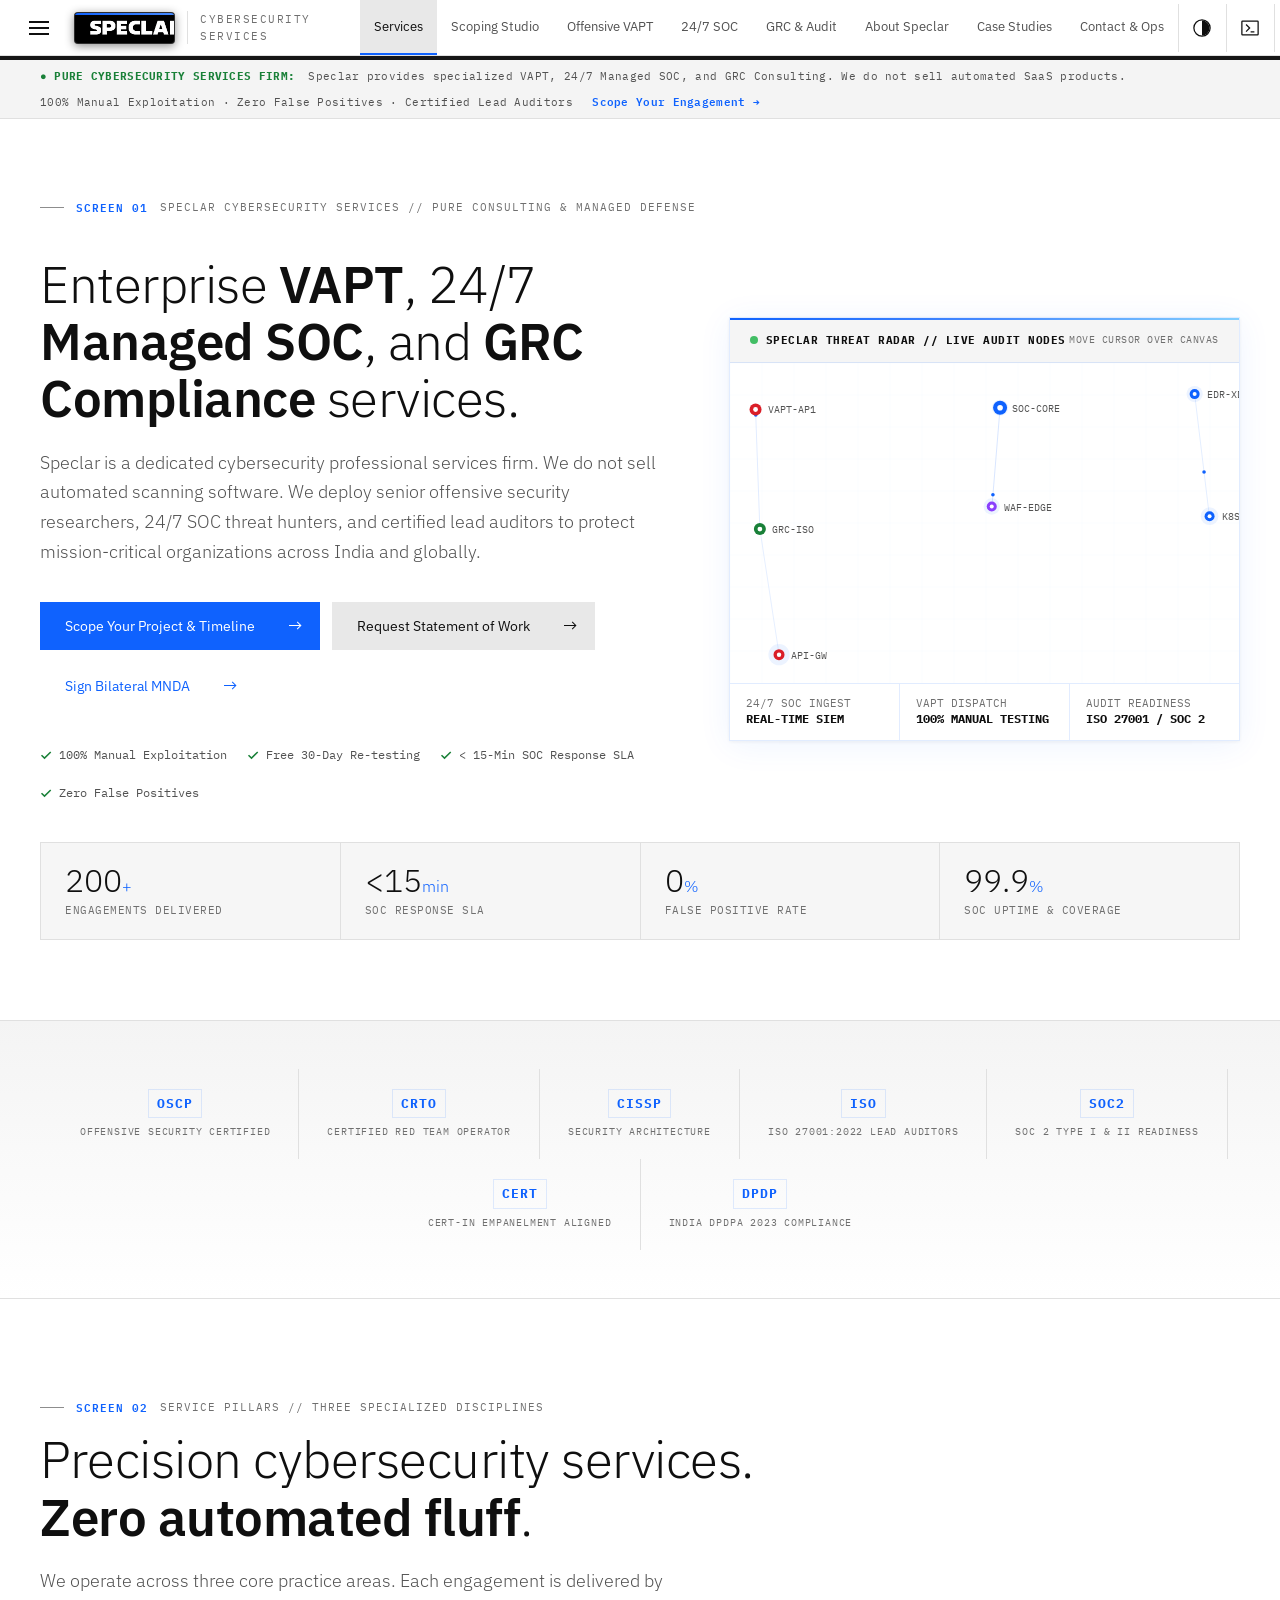
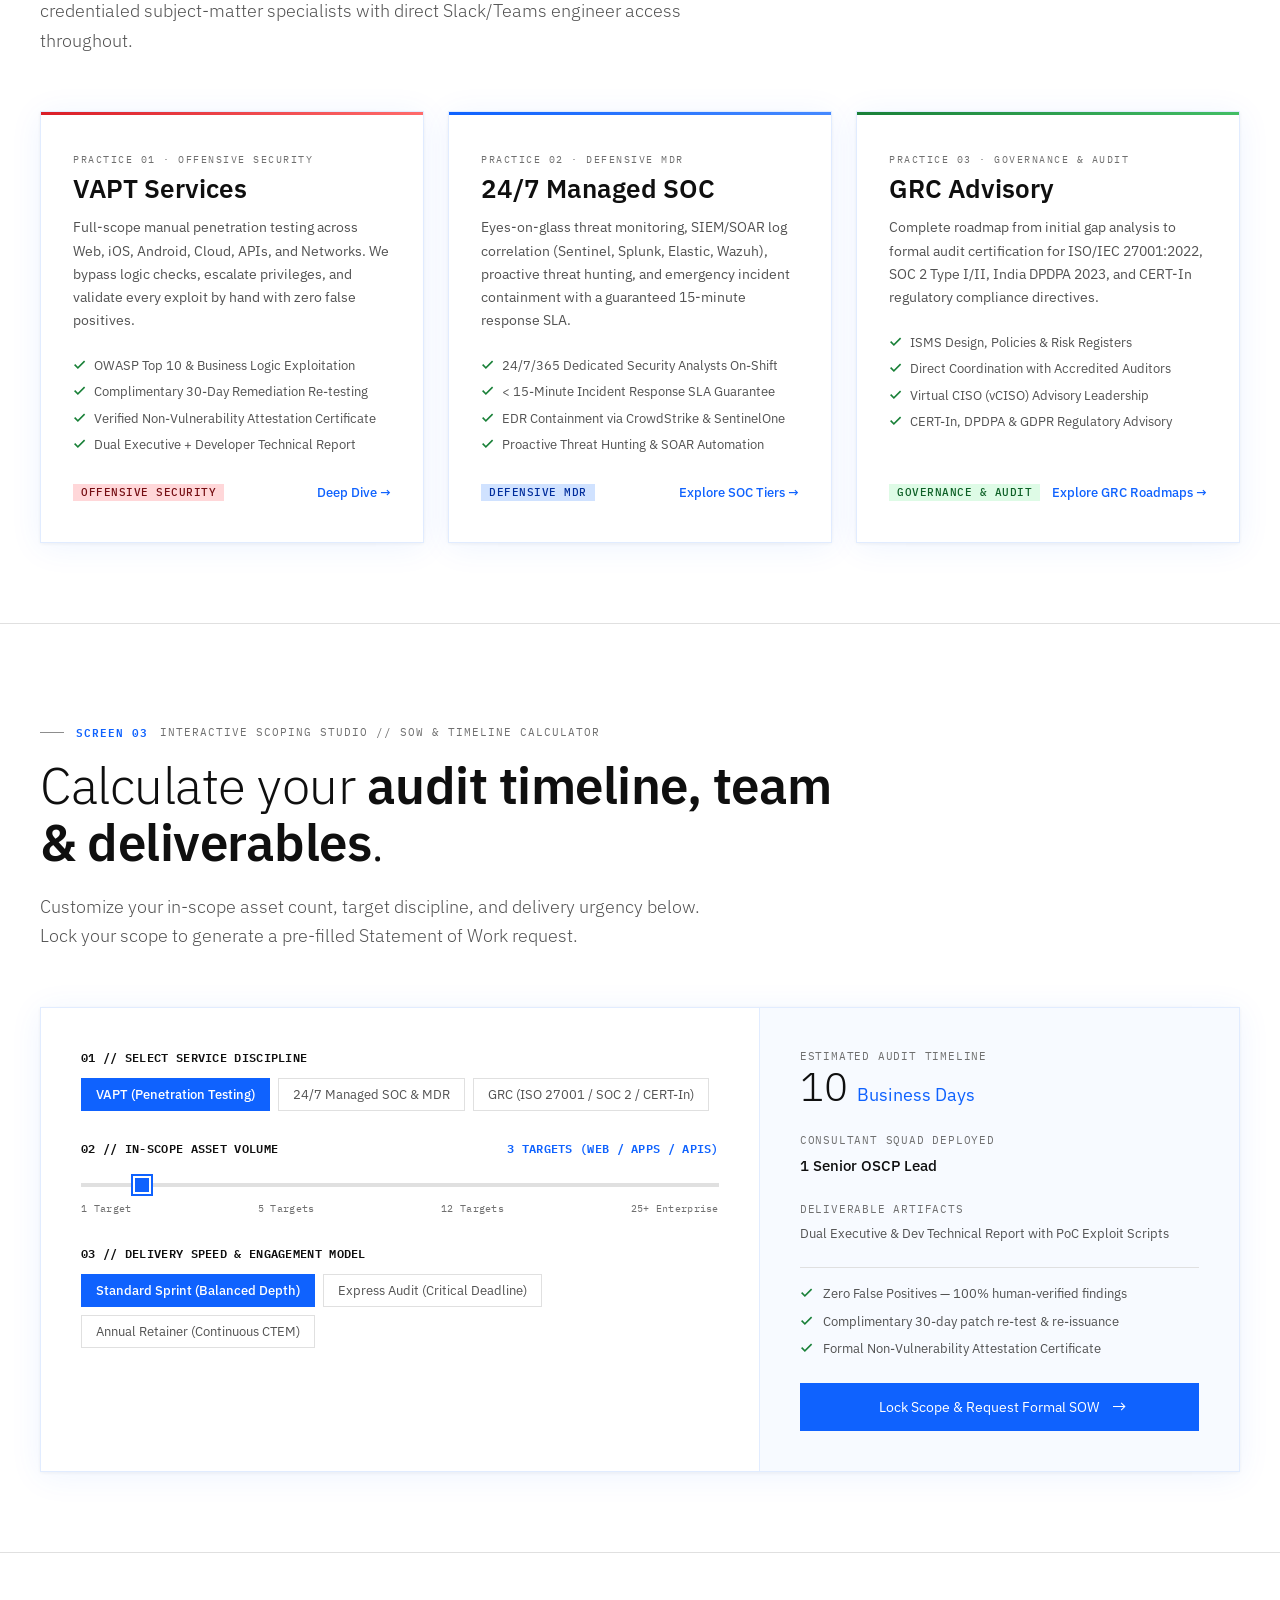
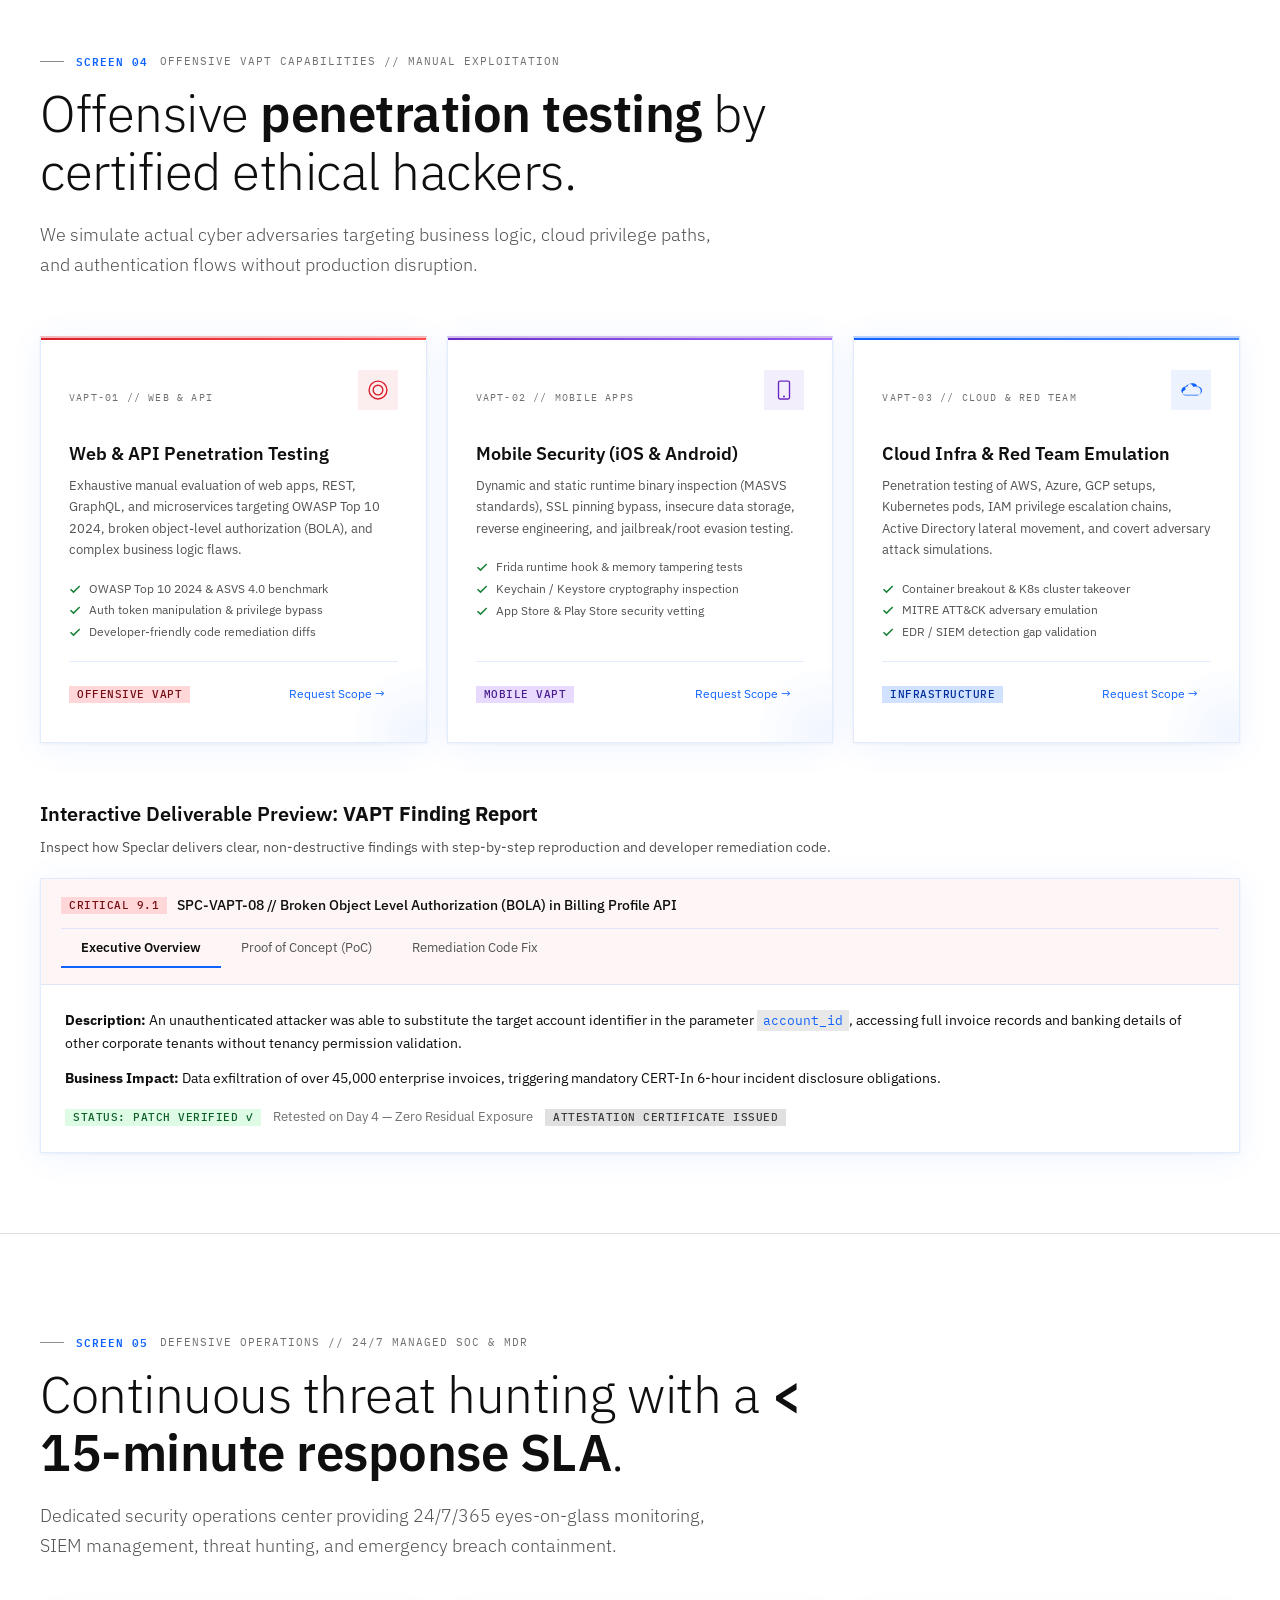
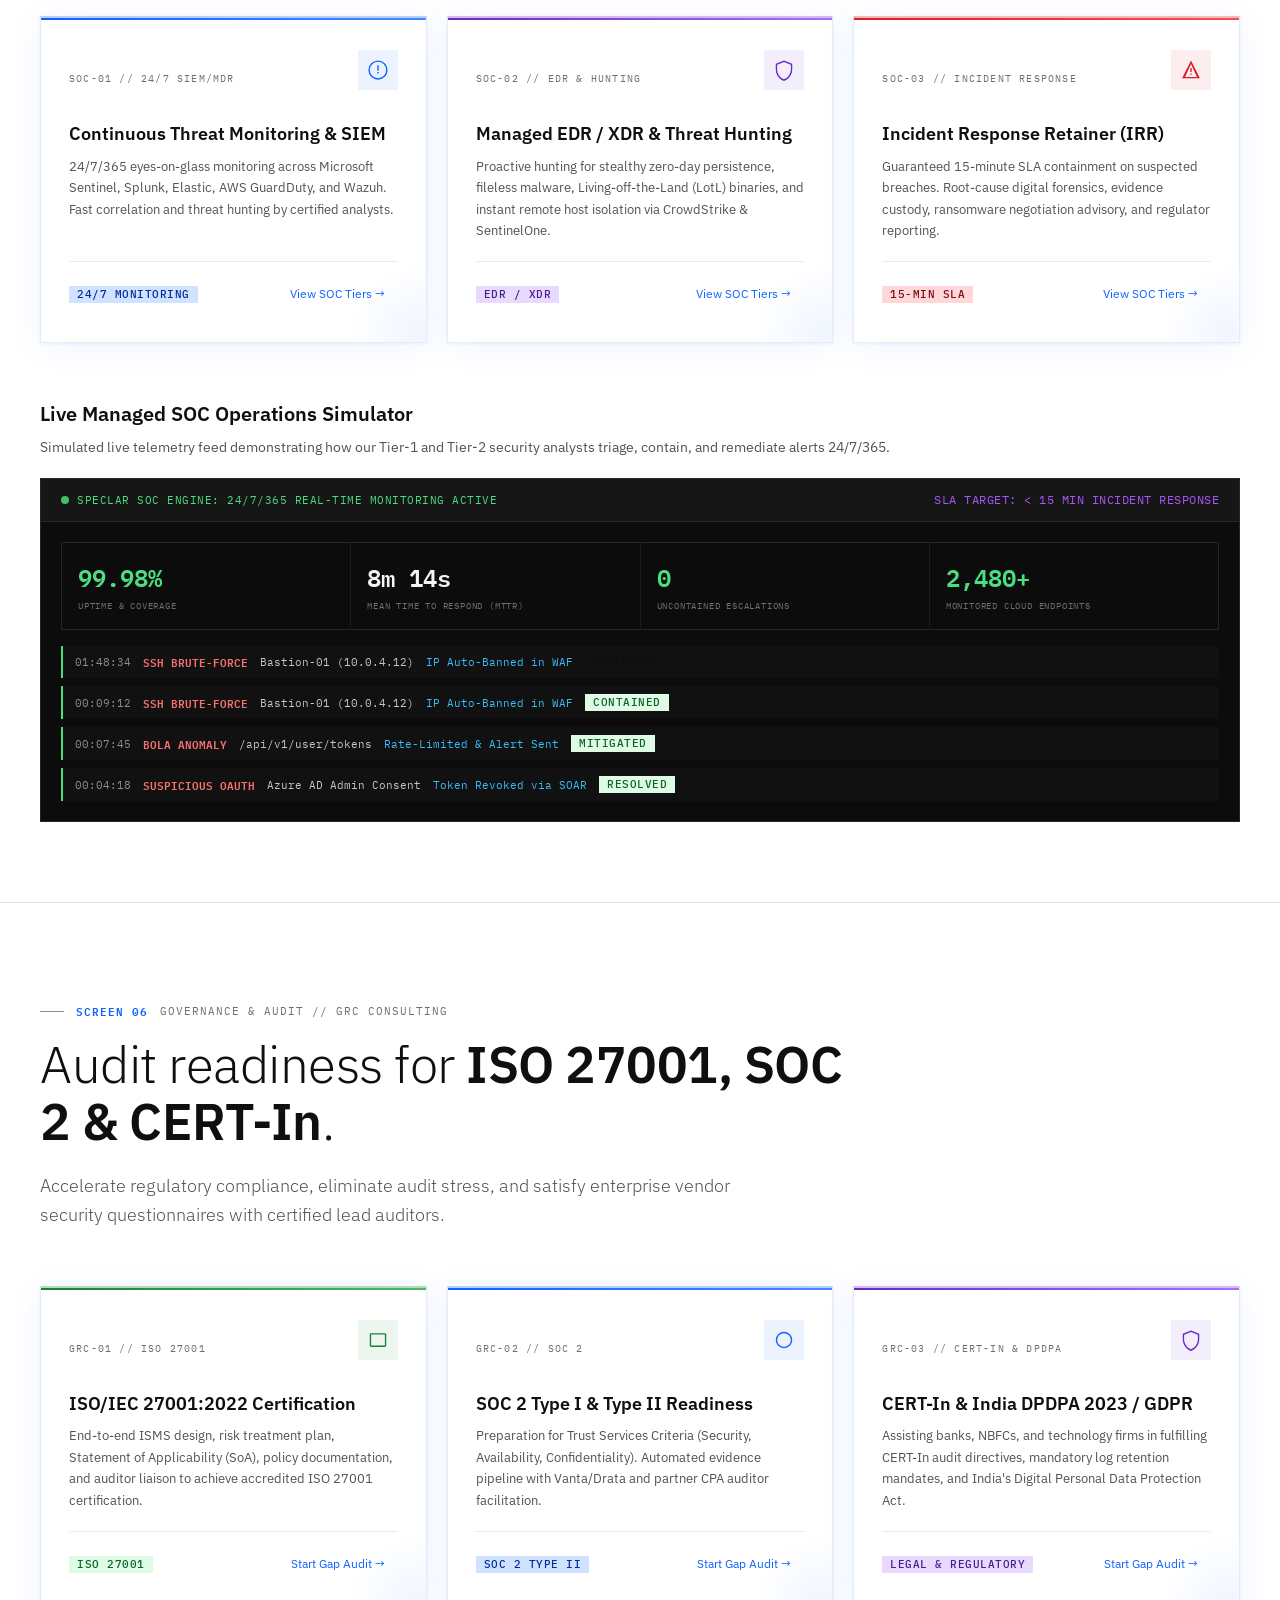
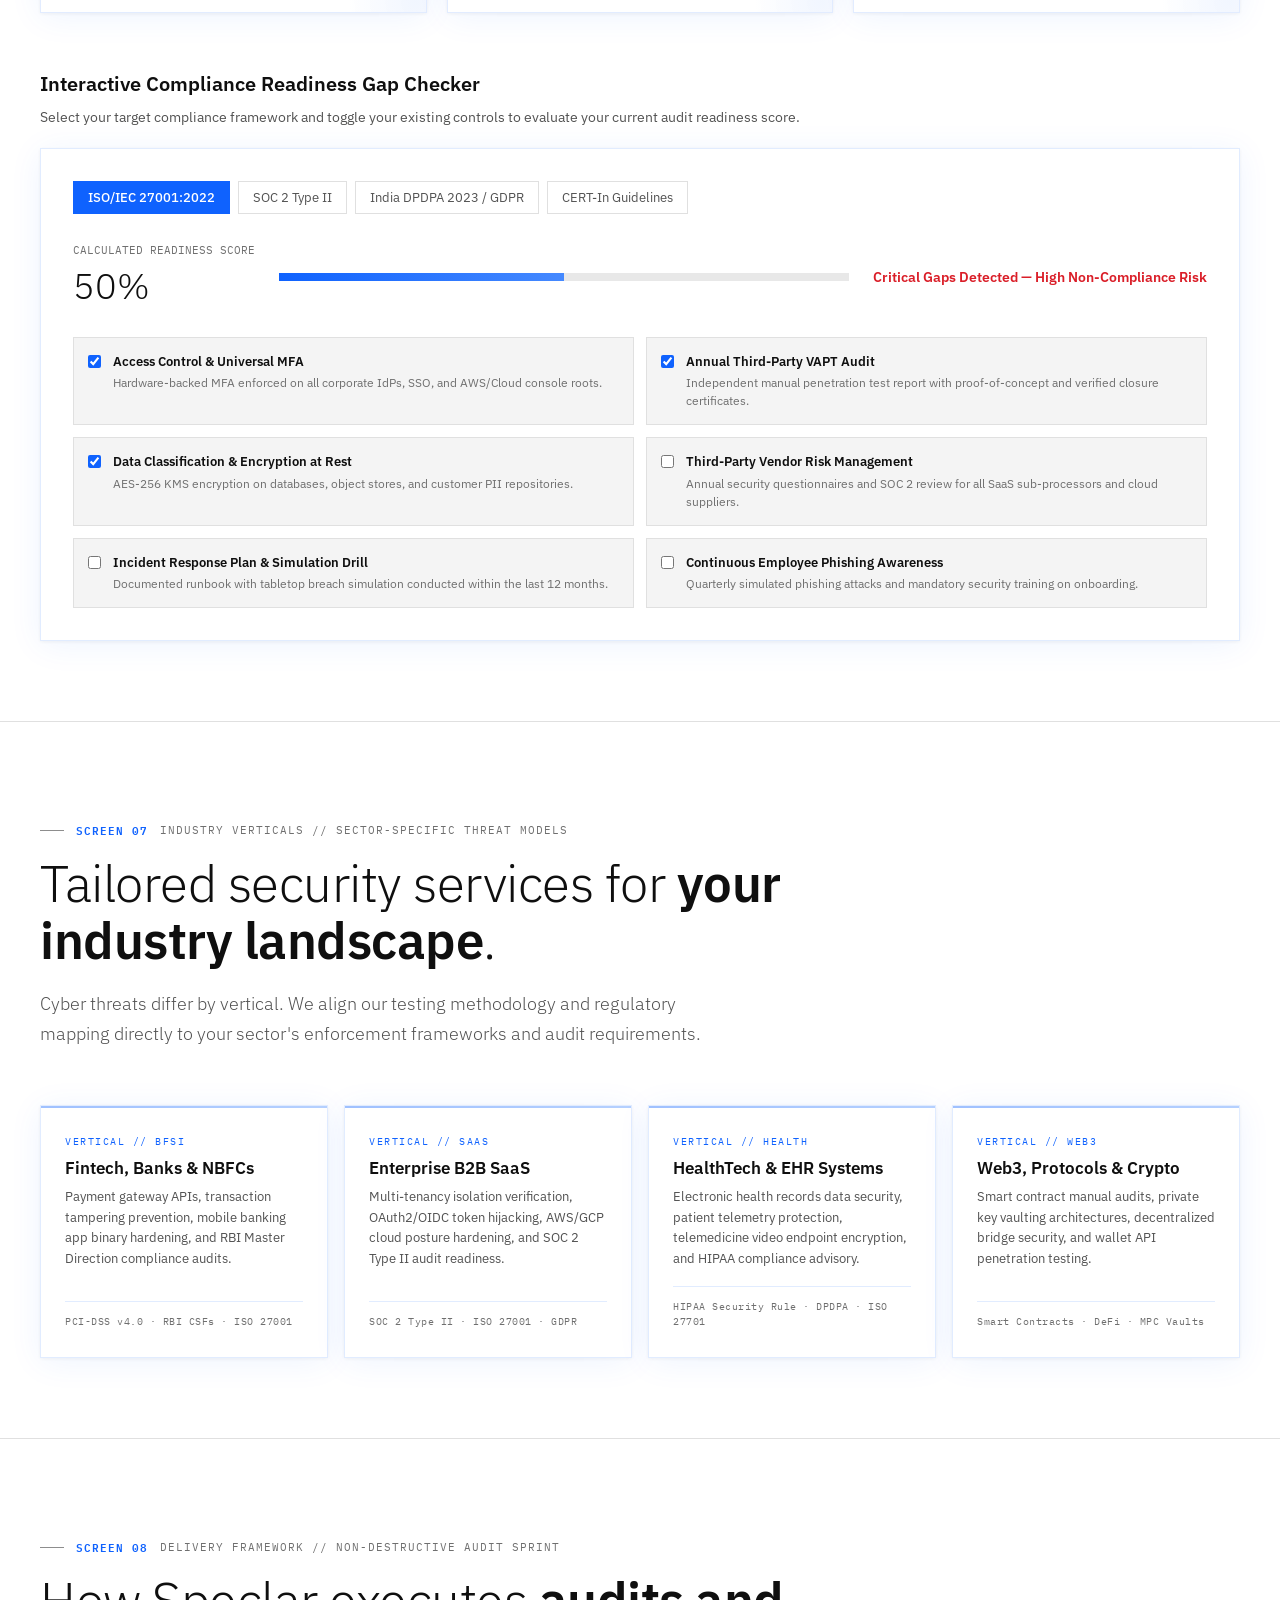
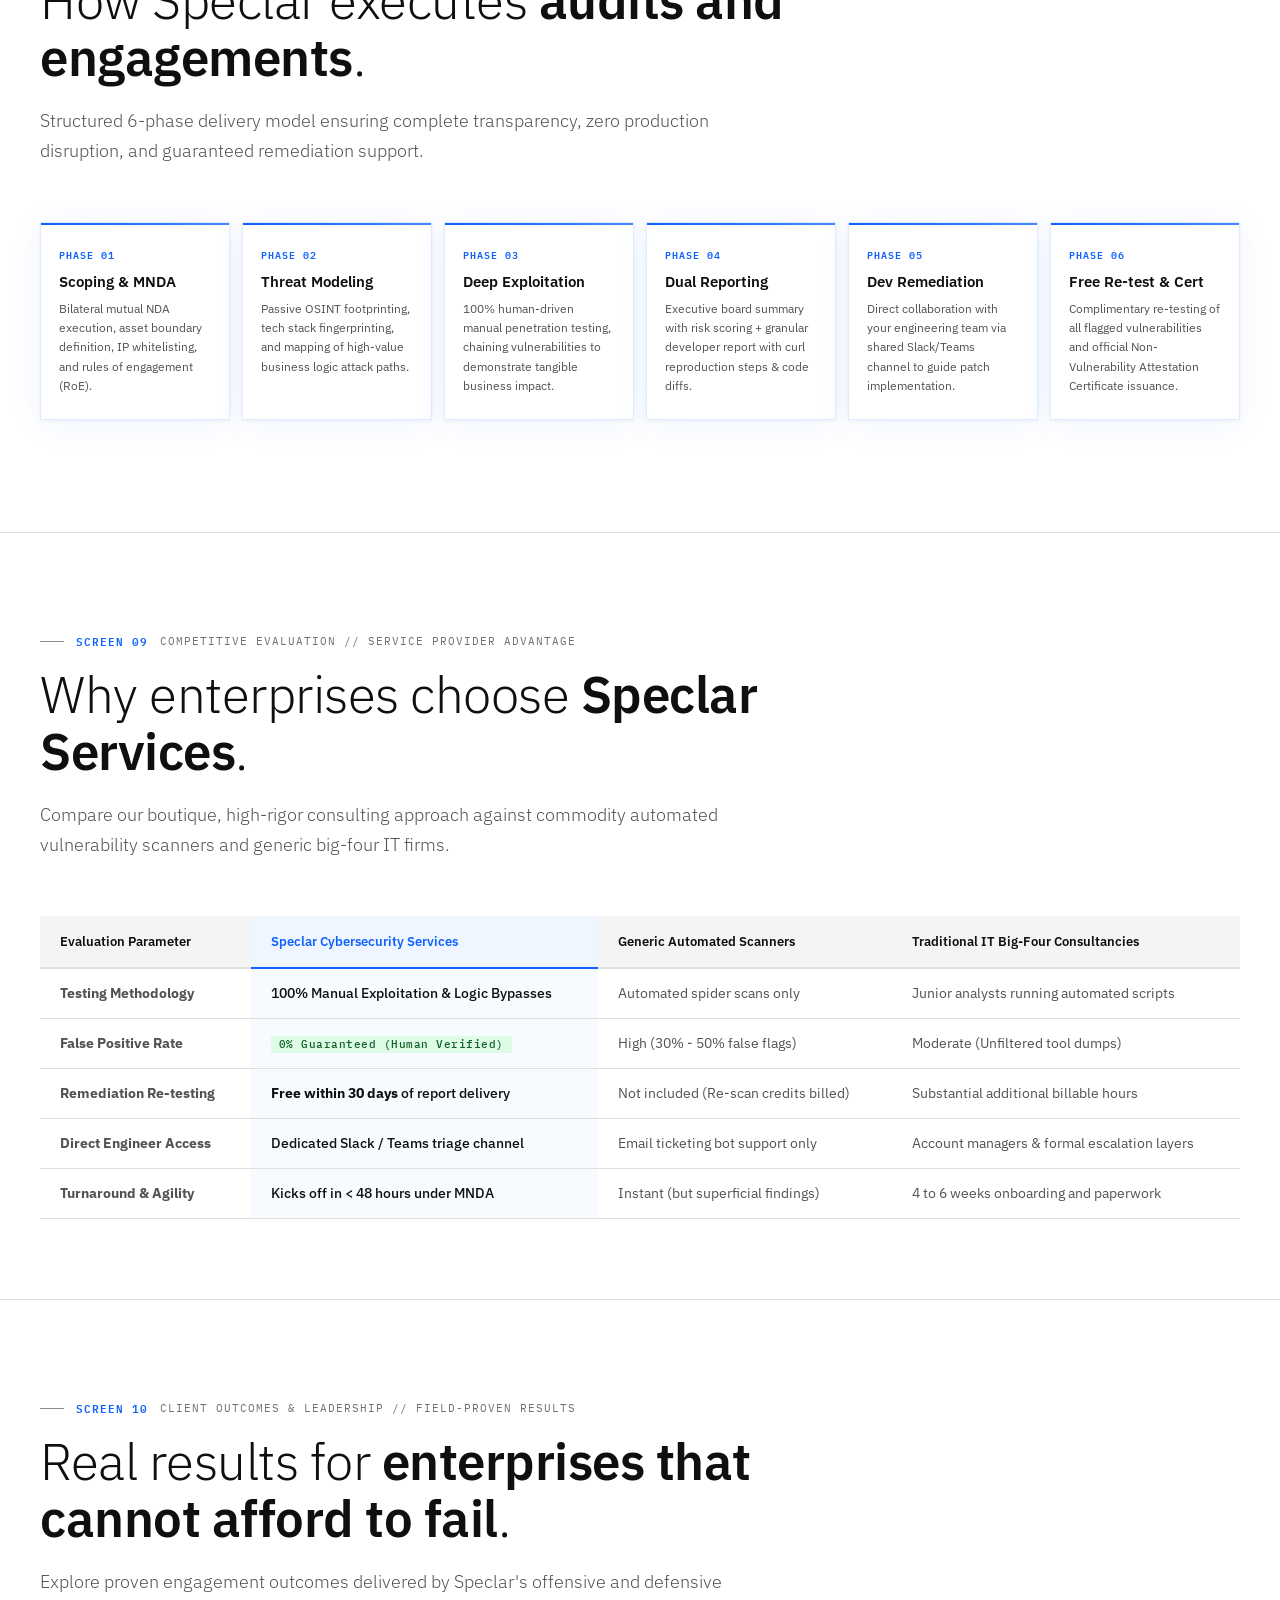
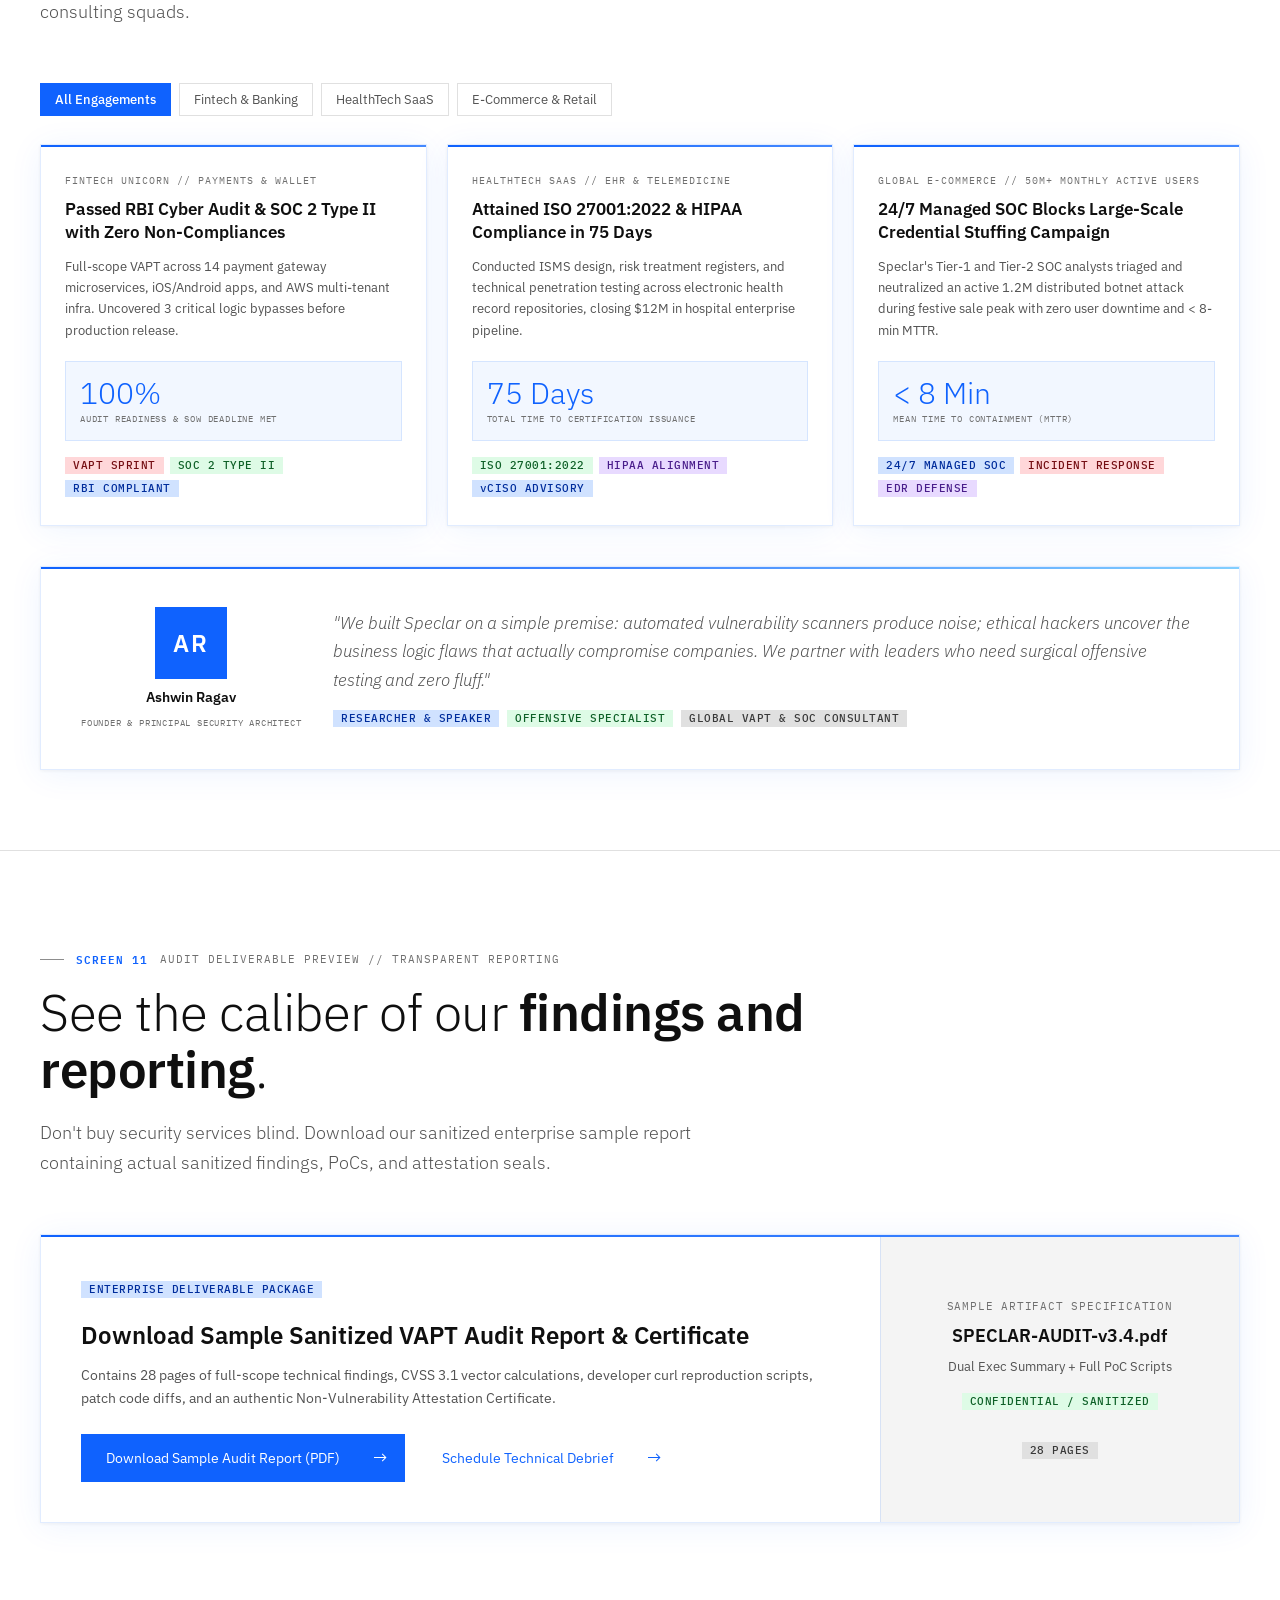
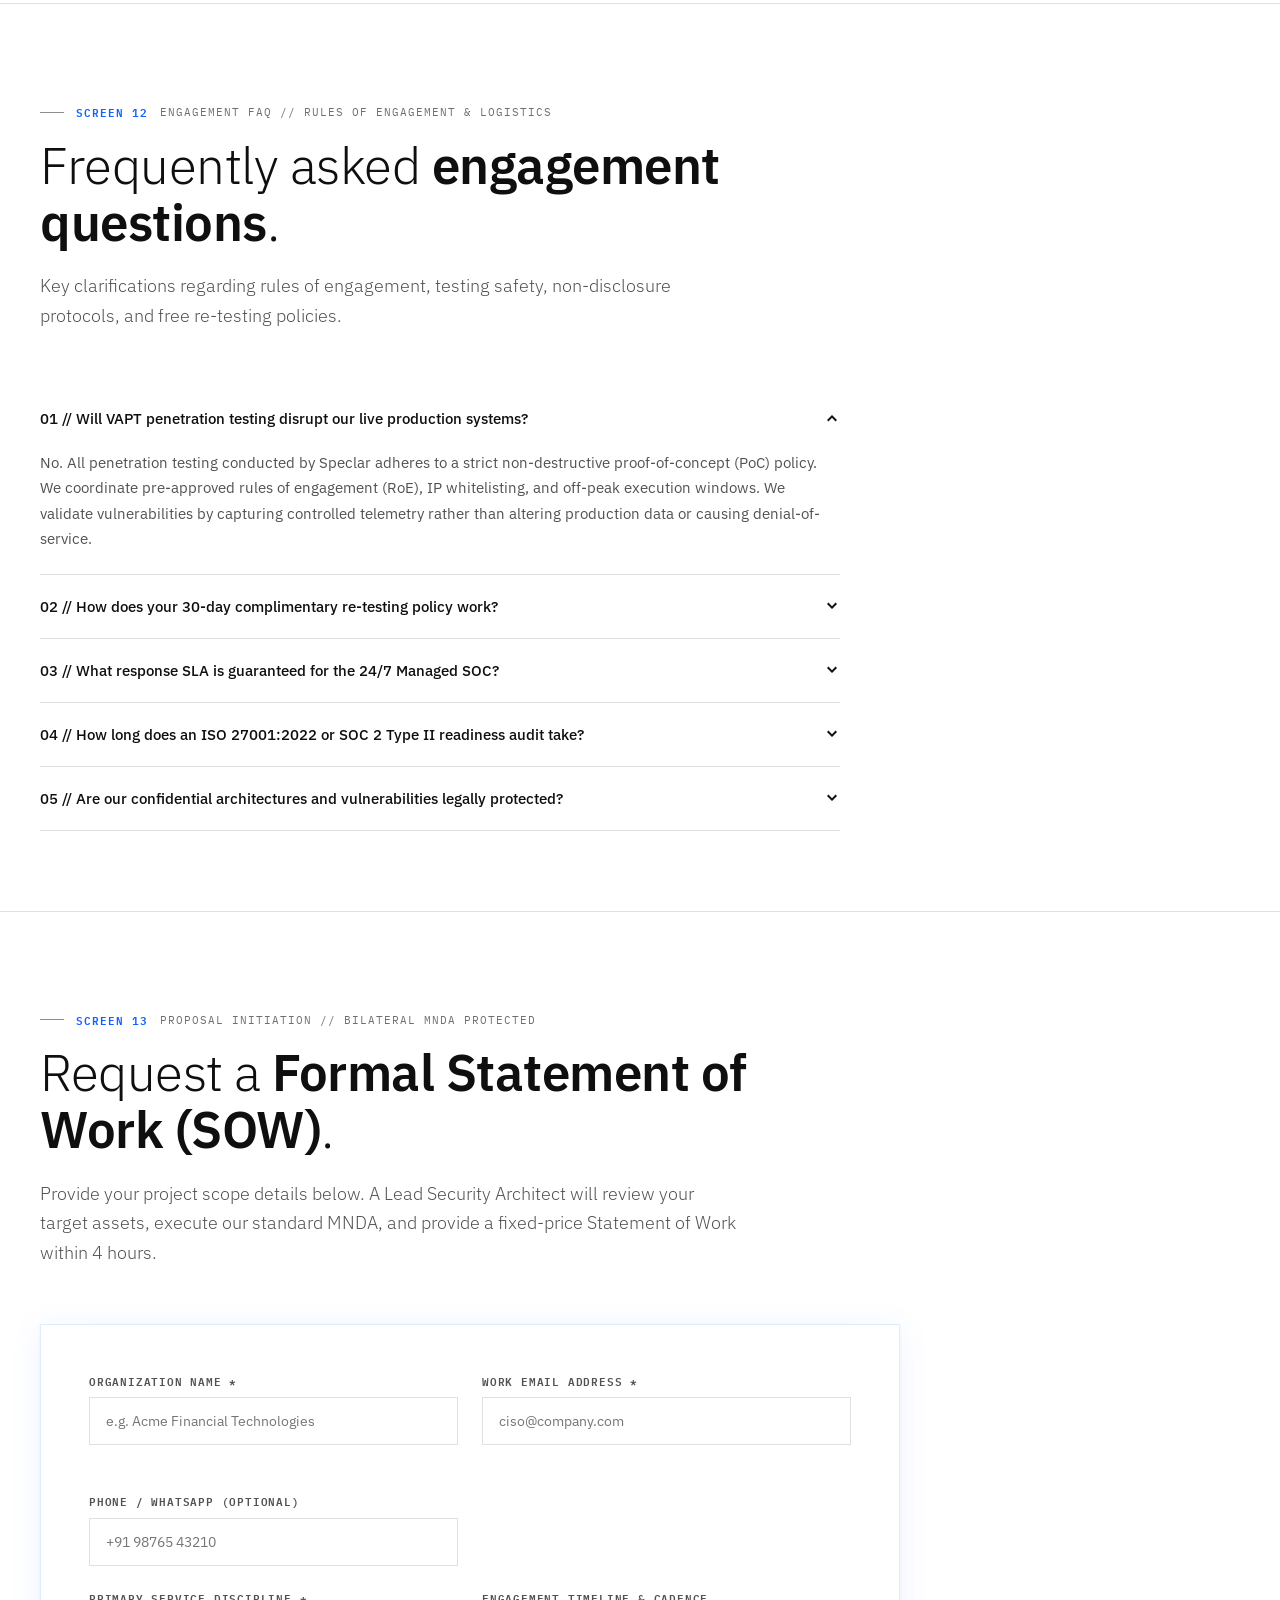
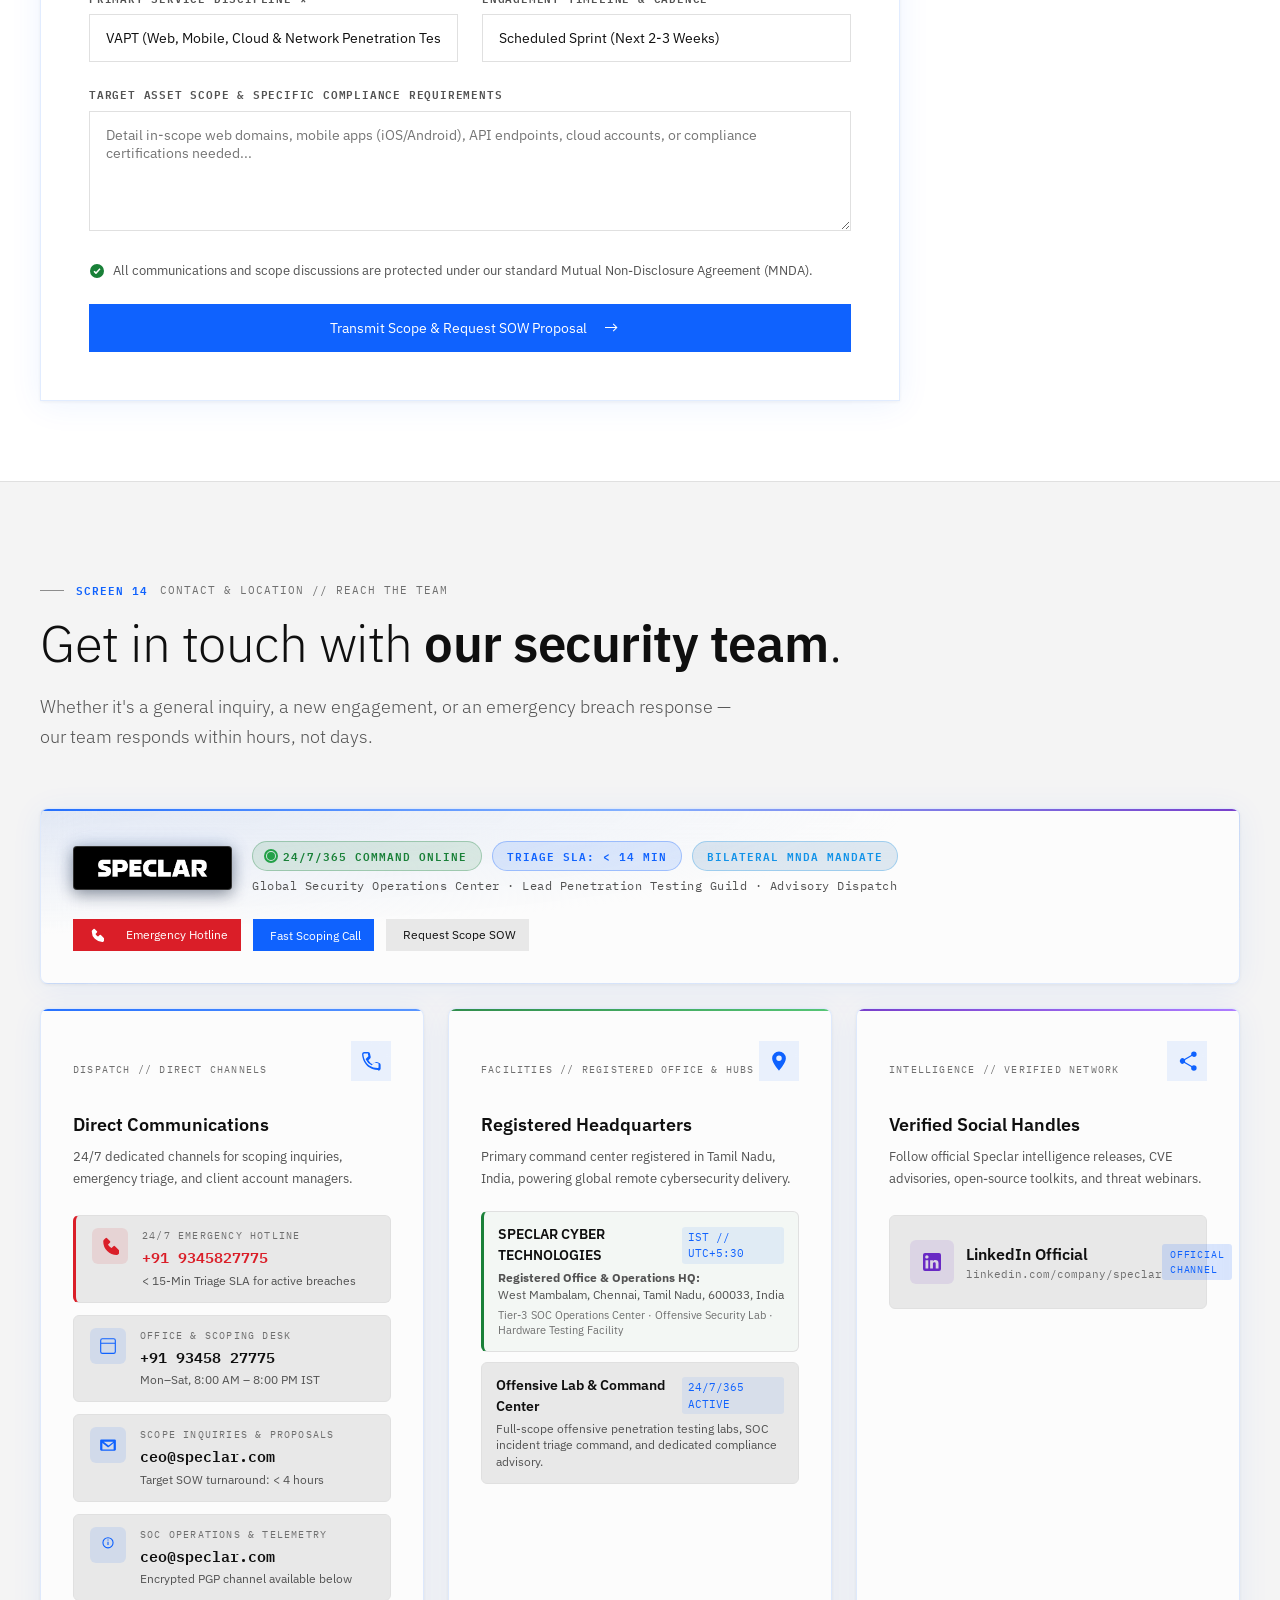
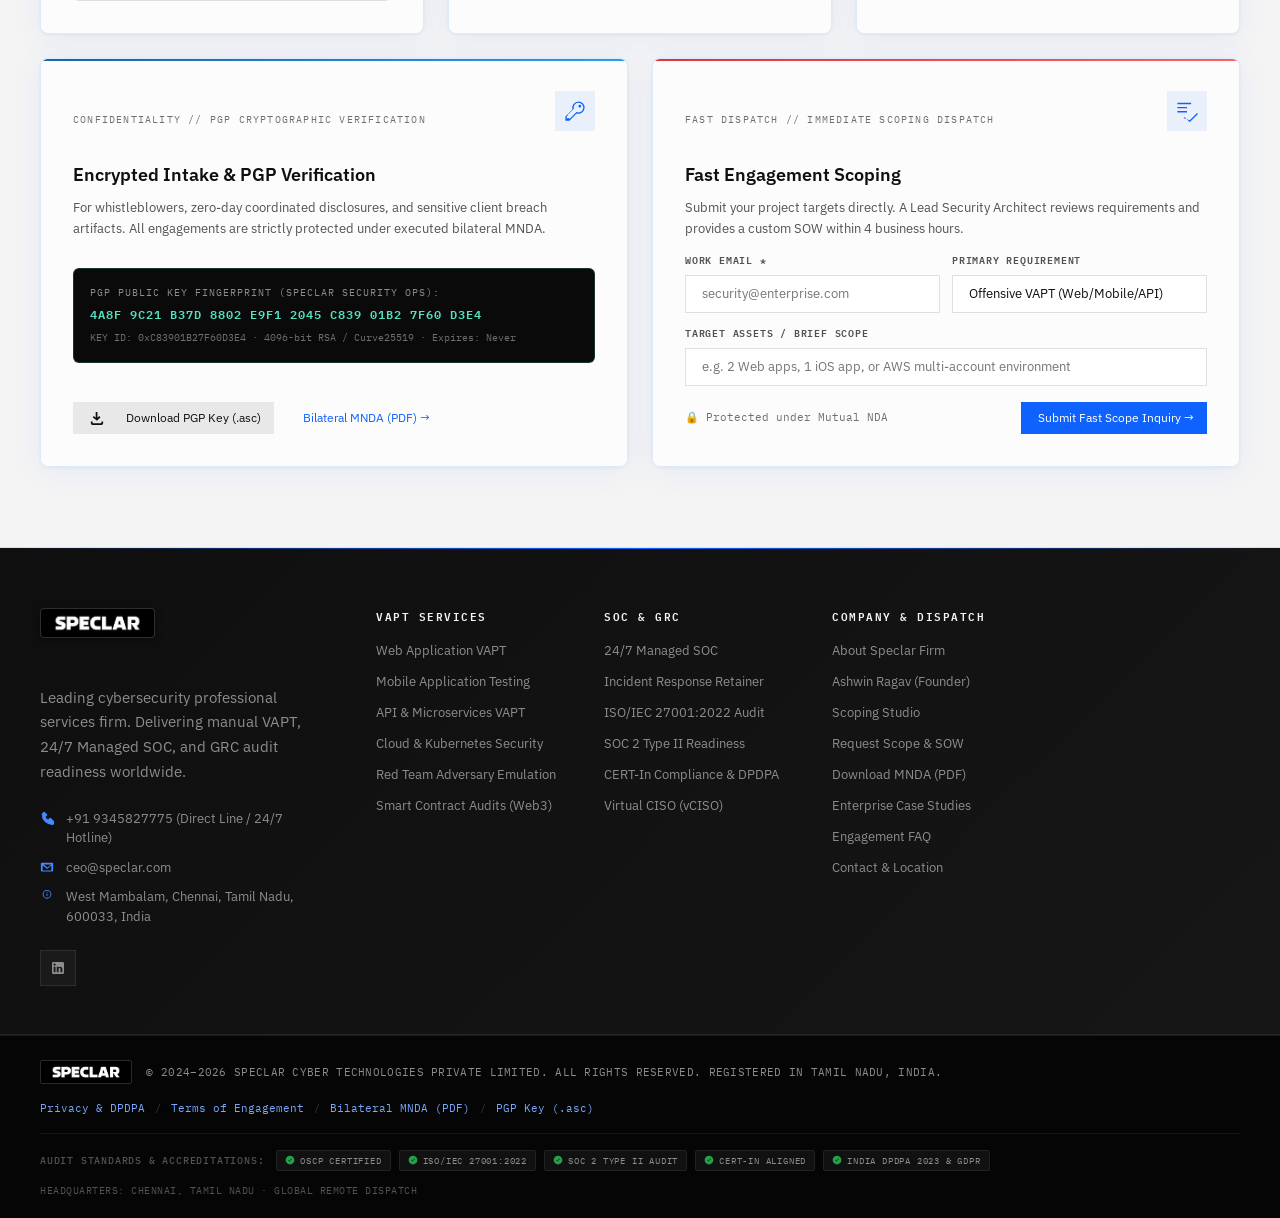
==== commit 0fccbbfc: "Add Google Sheets lead capture integration to CTAs and modal" ====
--- a/index.html
+++ b/index.html
@@ -1285,6 +1285,10 @@
               <label class="cds--label" for="inp-email">WORK EMAIL ADDRESS *</label>
               <input type="email" id="inp-email" class="cds--text-input" placeholder="ciso@company.com" required />
             </div>
+            <div class="cds--form-group">
+              <label class="cds--label" for="inp-phone">PHONE / WHATSAPP (OPTIONAL)</label>
+              <input type="tel" id="inp-phone" class="cds--text-input" placeholder="+91 98765 43210" />
+            </div>
           </div>
 
           <div class="cds--form-row">
@@ -1755,8 +1759,16 @@
           Schedule an immediate scoping call with our Lead Security Architects. We provide an executed Mutual Non-Disclosure Agreement prior to any technical discussions.
         </p>
         <div class="cds--form-group">
+          <label class="cds--label" for="mod-name">NAME &amp; ORGANIZATION *</label>
+          <input type="text" id="mod-name" class="cds--text-input" placeholder="e.g. John Doe, Acme Corp" required />
+        </div>
+        <div class="cds--form-group">
           <label class="cds--label" for="mod-email">WORK EMAIL *</label>
           <input type="email" id="mod-email" class="cds--text-input" placeholder="security@enterprise.com" required />
+        </div>
+        <div class="cds--form-group">
+          <label class="cds--label" for="mod-phone">PHONE / WHATSAPP NUMBER</label>
+          <input type="tel" id="mod-phone" class="cds--text-input" placeholder="+91 98765 43210" />
         </div>
         <div class="cds--form-group">
           <label class="cds--label" for="mod-asset">DESIRED SERVICE PILLAR</label>
